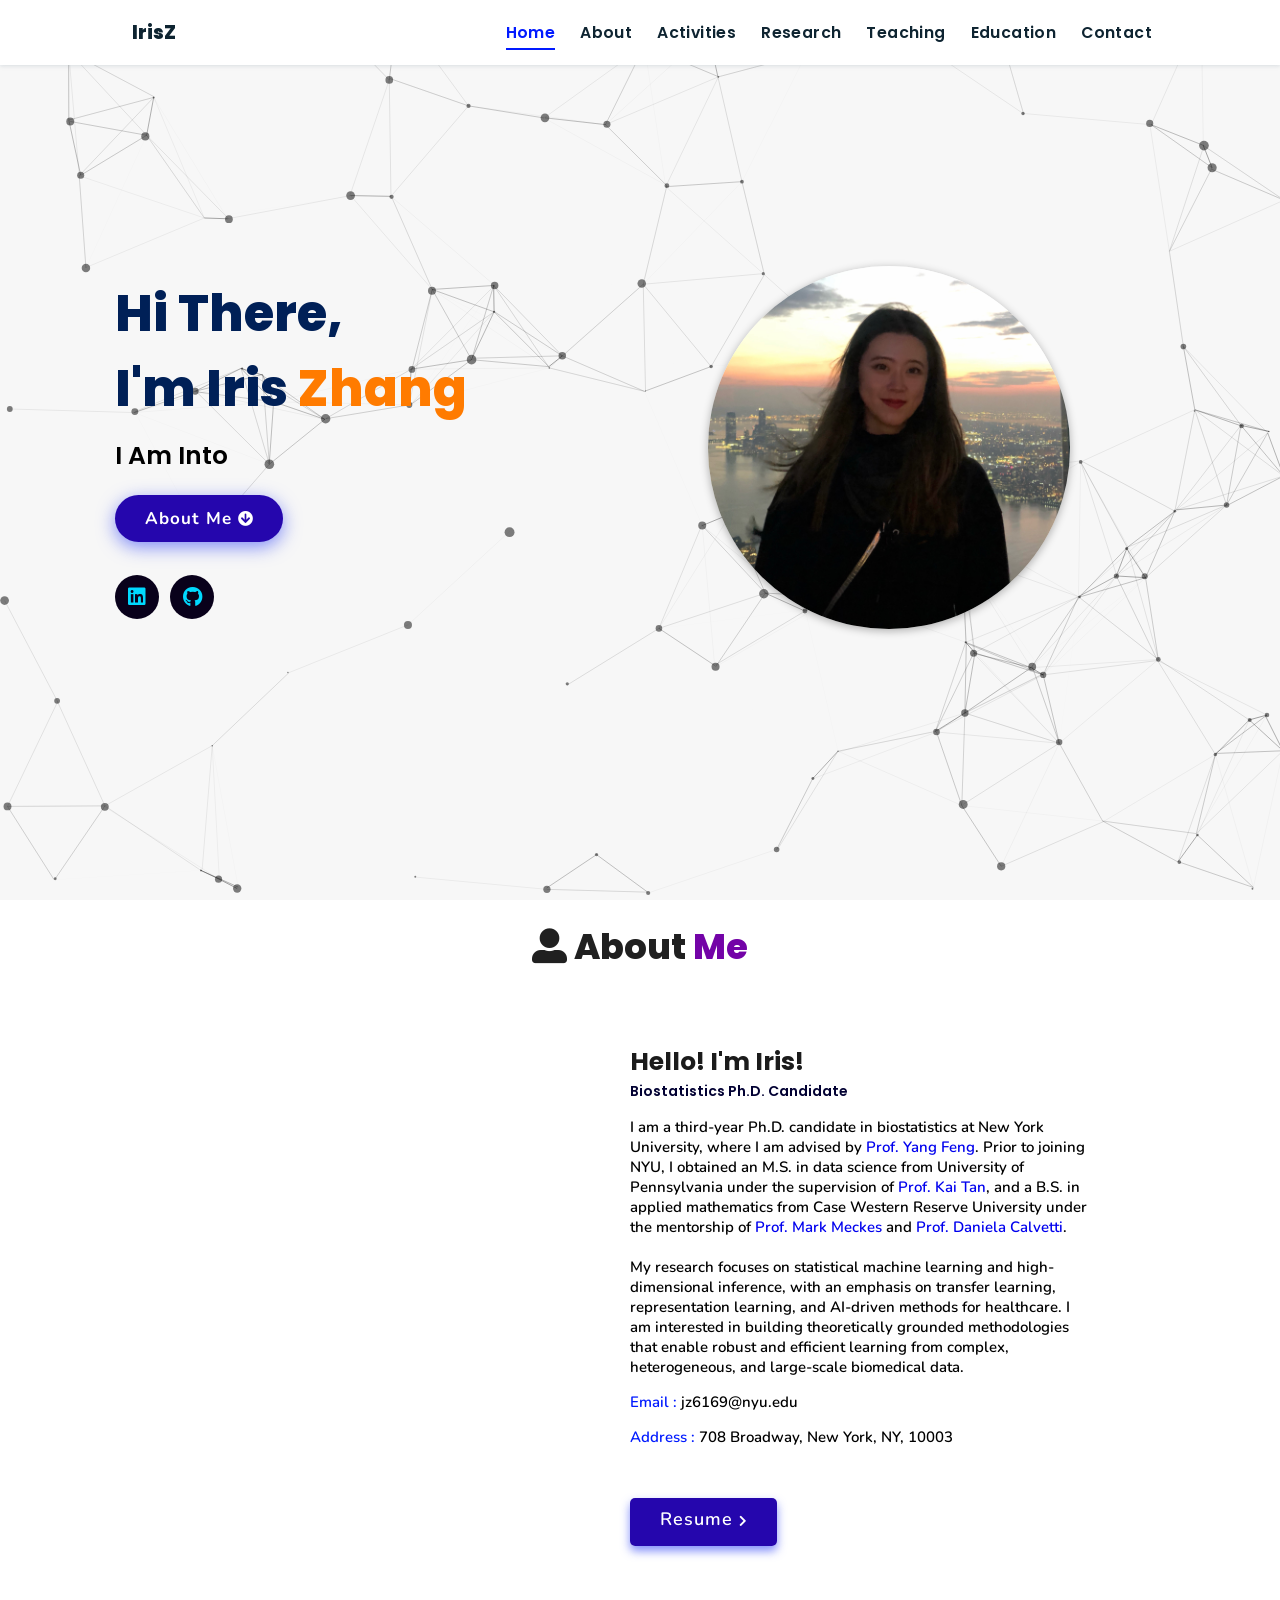
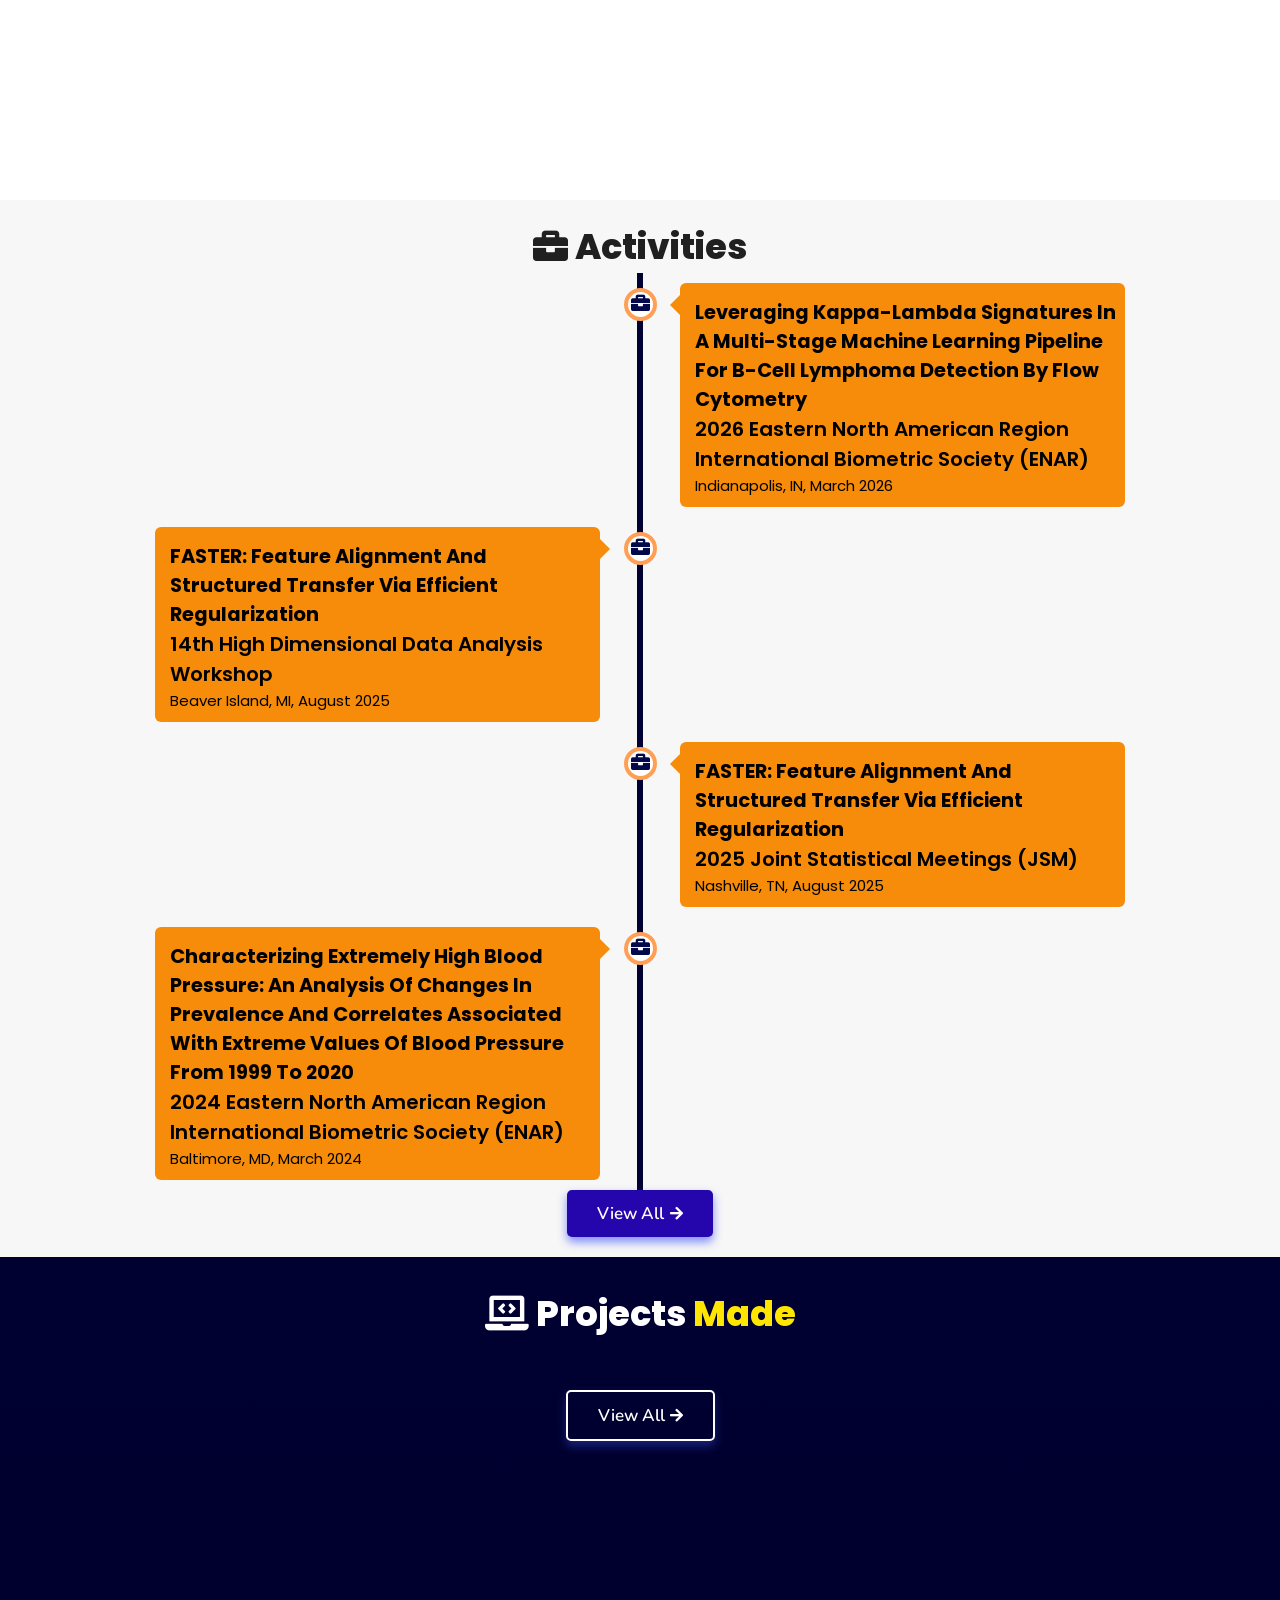
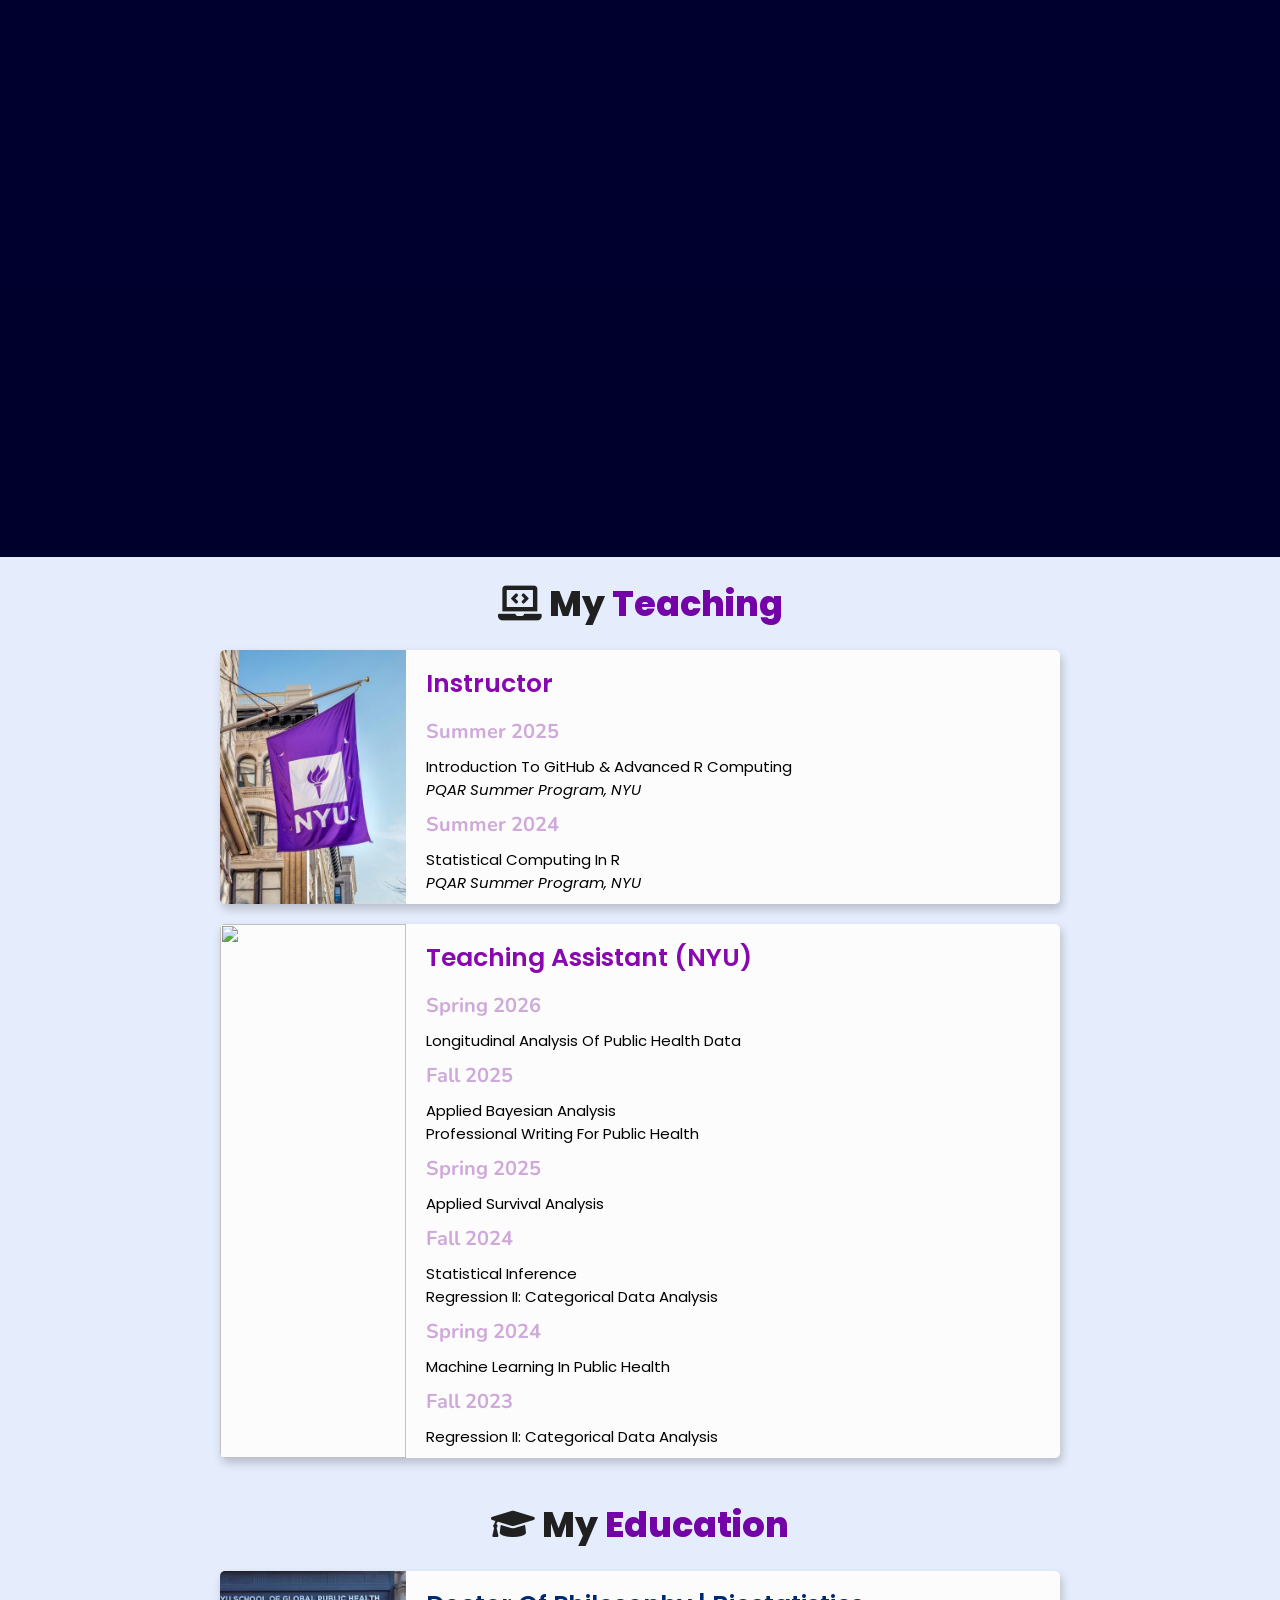
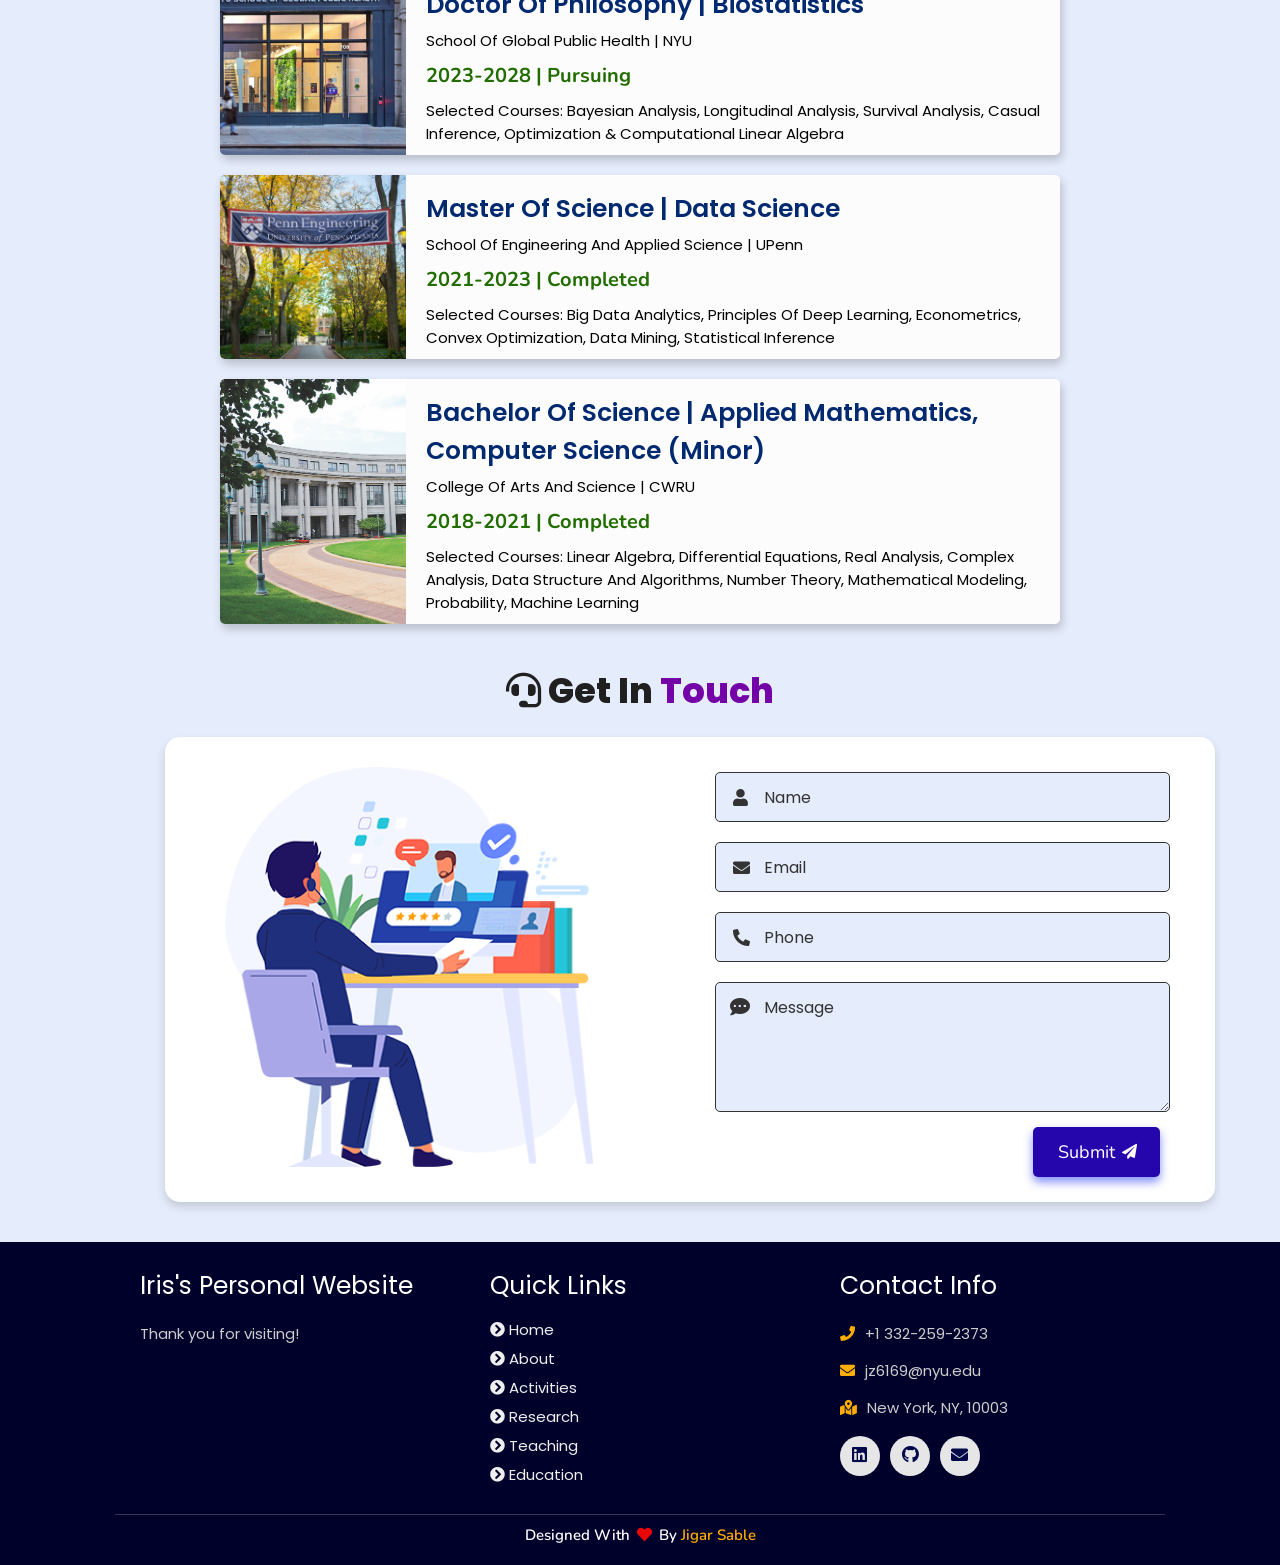
==== index.html @ 2d02debd "activities" ====
<!DOCTYPE html>
<html lang="en">
<head>
    <meta charset="UTF-8">
    <meta http-equiv="X-UA-Compatible" content="IE=edge">
    <meta name="viewport" content="width=device-width, initial-scale=1.0">
    <meta name="keywords" content="iris zhang, phd student, biostatistics, data science" />
    <meta name="description" content="Welcome to Iris's Website. Biostatistics Phd Student @ NYU" />
    <!-- Custom CSS -->
    <link rel="stylesheet" href="./assets/css/style.css">
    <!-- Font Awesome -->
    <link rel="stylesheet" href="https://cdnjs.cloudflare.com/ajax/libs/font-awesome/5.15.3/css/all.min.css" integrity="sha512-iBBXm8fW90+nuLcSKlbmrPcLa0OT92xO1BIsZ+ywDWZCvqsWgccV3gFoRBv0z+8dLJgyAHIhR35VZc2oM/gI1w==" crossorigin="anonymous" referrerpolicy="no-referrer" />
    <!-- Favicon -->
    <link id='favicon' rel="shortcut icon" href="./assets/images/IMG_7323.jpg" type="image/x-png">
    <title>Website | Iris Zhang</title>
</head>
<body oncontextmenu="return false">

<!-- pre loader -->
<!-- <div class="loader-container">
  <img draggable="false" src="./assets/images/preloader.gif" alt="">
</div> -->

<!-- navbar starts -->
<header>
        <a href="/" class="logo"><i class="fab fa-node-iz"></i> IrisZ</a>
        <div id="menu" class="fas fa-bars"></div>
        <nav class="navbar">
            <ul>
            <li><a class="active" href="#home">Home</a></li>
            <li><a href="#about">About</a></li>
            <li><a href="#activities">Activities</a></li>
            <li><a href="#research">Research</a></li>
            <li><a href="#teaching">Teaching</a></li>
            <li><a href="#education">Education</a></li>
            <li><a href="#contact">Contact</a></li>
            </ul>
        </nav>
</header>
<!-- navbar ends -->


<!-- hero section starts -->
<section class="home" id="home">
    <div id="particles-js"></div>

    <div class="content">
    <h2>Hi There,<br/> I'm Iris <span>Zhang</span></h2>
    <p>i am into <span class="typing-text"></span></p>
    <a href="#about" class="btn"><span>About Me</span>
      <i class="fas fa-arrow-circle-down"></i>
    </a>
    <div class="socials">
        <ul class="social-icons">
          <li><a class="linkedin" aria-label="LinkedIn" href="https://www.linkedin.com/in/jihan-iris-zhang-69b2031a1" target="_blank"><i class="fab fa-linkedin"></i></a></li> 
          <li><a class="github" aria-label="GitHub" href="https://github.com/iriszhang0" target="_blank"><i class="fab fa-github"></i></a></li>
        </ul>
      </div>
    </div>
<div class="image">
    <img draggable="false" class="tilt" src="./assets/images/IMG_7323.jpg" alt="">
</div>
</section>
<!-- hero section ends -->


<!-- about section starts -->
<section class="about" id="about">
    <h2 class="heading"><i class="fas fa-user-alt"></i> About <span>Me</span></h2>
    
    <div class="row">

    <div class="image">
        <img draggable="false" class="tilt" src="./assets/images/aboutme.png" alt="">
    </div>
    <div class="content">
        <h3>Hello! I'm Iris!</h3>
        <span class="tag">Biostatistics Ph.D. Candidate</span>
        
        <p>I am a third-year Ph.D. candidate in biostatistics at New York University, where I am advised by 
          <a href="https://yangfengstat.github.io" target="_blank"> Prof. Yang Feng</a>. 
          Prior to joining NYU, I obtained an M.S. in data science from University of Pennsylvania under the supervision of 
          <a href="http://tanlab4generegulation.org" target="_blank"> Prof. Kai Tan</a>, 
          and a B.S. in applied mathematics from Case Western Reserve University under the mentorship of 
          <a href="https://case.edu/artsci/math/mwmeckes" target="_blank"> Prof. Mark Meckes</a> and 
          <a href="https://sites.google.com/case.edu/danielacalvetti/home" target="_blank"> Prof. Daniela Calvetti</a>.
          <br/> <br/>
          My research focuses on statistical machine learning and high-dimensional inference, with an emphasis on transfer learning, representation learning, and AI-driven methods for healthcare. 
          I am interested in building theoretically grounded methodologies that enable robust and efficient learning from complex, heterogeneous, and large-scale biomedical data. </p>
          
        <div class="box-container">
            <!-- <div class="box">
              <p><span> age: </span> 20</p>
              <p><span> phone : </span> +1 332-259-2373</p>
            </div> -->
            <div class="box">
              <p><span> email : </span> jz6169@nyu.edu</p>
              <p><span> Address : </span> 708 Broadway, New York, NY, 10003</p>
            </div>
        </div>
        
        <div class="resumebtn">
            <a href="https://drive.google.com/file/d/1izRm9h26-pOBQdWFI16cId9tyTTnlV4P/view?usp=sharing" target="_blank" class="btn"><span>Resume</span>
                <i class="fas fa-chevron-right"></i>
            </a>
        </div>

    </div>
    </div>
</section>
<!-- about section ends -->


<!-- activities section starts -->
<section class="activities" id="activities">

  <h2 class="heading"><i class="fas fa-briefcase"></i> Activities </h2>

  <div class="timeline">

    <div class="container right">
      <div class="content">
        <div class="tag">
          <h2>Leveraging Kappa-Lambda Signatures in a Multi-Stage Machine Learning Pipeline for B-Cell Lymphoma Detection by Flow Cytometry</h2>
        </div>
        <div class="desc">
            <h3>2026 Eastern North American Region International Biometric Society (ENAR)</h3>
            <p>Indianapolis, IN, March 2026</p>
        </div>
      </div>
    </div>

    <div class="container left">
      <div class="content">
        <div class="tag">
          <h2>FASTER: Feature Alignment and Structured Transfer via Efficient Regularization</h2>
        </div>
        <div class="desc">
            <h3>14th High Dimensional Data Analysis Workshop</h3>
            <p>Beaver Island, MI, August 2025</p>
        </div>
      </div>
    </div>

    <div class="container right">
      <div class="content">
        <div class="tag">
          <h2>FASTER: Feature Alignment and Structured Transfer via Efficient Regularization</h2>
        </div>
        <div class="desc">
            <h3>2025 Joint Statistical Meetings (JSM)</h3>
            <p>Nashville, TN, August 2025</p>
        </div>
      </div>
    </div>

    <div class="container left">
      <div class="content">
        <div class="tag">
          <h2>Characterizing extremely high blood pressure: an analysis of changes in prevalence and correlates associated with extreme values of blood pressure from 1999 to 2020</h2>
        </div>
        <div class="desc">
            <h3>2024 Eastern North American Region International Biometric Society (ENAR)</h3>
            <p>Baltimore, MD, March 2024</p>
        </div>
      </div>
    </div>

  <div class="morebtn">
    <a href="/activities" class="btn"><span>View All</span>
      <i class="fas fa-arrow-right"></i>
  </a>
  </div>

</div>

</section>
<!-- activities section ends -->



<!-- research section starts -->
<section class="research" id="research">

  <h2 class="heading"><i class="fas fa-laptop-code"></i> Projects <span>Made</span></h2>

  <div class="box-container">

    <!-- <div class="box tilt">
      <img draggable="false" src="./assets/images/projects/portfolio1.PNG" alt="" />
      <div class="content">
        <div class="tag">
        <h3>Portfolio Website</h3>
        </div>
        <div class="desc">
          <p>Personal portfolio website. Don't need much info about it, just scroll down. You're here only!</p>
          <div class="btns">
            <a href="#" class="btn" target="_blank"><i class="fas fa-eye"></i> View</a>
            <a href="https://github.com/jigar-sable/Portfolio-Website" class="btn" target="_blank">Code <i class="fas fa-code"></i></a>
          </div>
        </div>
      </div>
    </div> -->

</div>

<div class="viewall">
  <a href="/projects" class="btn"><span>View All</span>
    <i class="fas fa-arrow-right"></i>
</a>
</div>

</section>
<!-- research section ends -->

<!-- teaching section starts -->
<section class="teaching" id="teaching">

  <h1 class="heading"><i class="fas fa-laptop-code"></i> My <span>Teaching</span></h1>

    <div class="box-container">

    <div class="box">
        <div class="image">
        <img draggable="false" src="./assets/images/teach_nyu.jpeg" alt="">
        </div>
        <div class="content">
        <h3>Instructor</h3>
        
        <h4>Summer 2025</h4>
        <p>Introduction to GitHub & Advanced R Computing</p>
        <p><em>PQAR Summer Program, NYU</em></p>

        <h4>Summer 2024</h4>
        <p>Statistical Computing in R</p>
        <p><em>PQAR Summer Program, NYU</em></p>
        </div>
    </div>

    <div class="box">
      <div class="image">
      <img draggable="false" src="./assets/images/teach_nyu2.jpg" alt="">
      </div>
      <div class="content">
      <h3>Teaching Assistant (NYU)</h3>
      <h4>Spring 2026</h4>
        <p>Longitudinal Analysis of Public Health Data</p>

        <h4>Fall 2025</h4>
        <p>Applied Bayesian Analysis</p>
        <p>Professional Writing for Public Health</p>

        <h4>Spring 2025</h4>
        <p>Applied Survival Analysis</p>

        <h4>Fall 2024</h4>
        <p>Statistical Inference</p>
        <p>Regression II: Categorical Data Analysis</p>

        <h4>Spring 2024</h4>
        <p>Machine Learning in Public Health</p>

        <h4>Fall 2023</h4>
        <p>Regression II: Categorical Data Analysis</p>
      </div>
    </div>

</div>
</section>

<!-- teaching section ends -->

<!-- education section starts --> 
 <section class="education" id="education"> <h1 class="heading"><i class="fas fa-graduation-cap"></i> My <span>Education</span></h1> 
  <div class="box-container"> 
    <div class="box"> 
      <div class="image"> 
        <img draggable="false" src="./assets/images/educat/nyu.jpg" alt=""> 
      </div> 
      <div class="content"> 
        <h3>Doctor of Philosophy | Biostatistics</h3> 
        <p>School of Global Public Health | NYU</p> 
        <h4>2023-2028 | Pursuing</h4> 
        <p>Selected courses: Bayesian Analysis, Longitudinal Analysis, Survival Analysis, Casual Inference, Optimization & Computational Linear Algebra</p>
      </div> 
    </div>

    <div class="box"> 
      <div class="image"> 
        <img draggable="false" src="./assets/images/educat/upenn.png" alt=""> 
      </div> 
      <div class="content"> 
        <h3>Master of Science | Data Science</h3> 
        <p>School of Engineering and Applied Science | UPenn</p> 
        <h4>2021-2023 | Completed</h4> 
        <p>Selected courses: Big Data Analytics, Principles of Deep Learning, Econometrics, Convex Optimization, Data Mining, Statistical Inference</p>
      </div> 
    </div>
    <div class="box"> 
      <div class="image"> 
        <img draggable="false" src="./assets/images/educat/cwru.jpg" alt=""> 
      </div> 
      <div class="content"> 
        <h3>Bachelor of Science | Applied Mathematics, Computer Science (Minor)</h3> 
        <p>College of Arts and Science | CWRU</p> 
        <h4>2018-2021 | Completed</h4> 
        <p>Selected courses: Linear Algebra, Differential Equations, Real Analysis, Complex Analysis, Data Structure and Algorithms, Number Theory, Mathematical Modeling, Probability, Machine Learning</p>
      </div> 
    </div> 
  </div> 
</section> 
<!-- education section ends -->


<!-- contact section starts -->
<section class="contact" id="contact">
  
  <h2 class="heading"><i class="fas fa-headset"></i> Get in <span>Touch</span></h2>

  <div class="container">
    <div class="content">
      <div class="image-box">
        <img draggable="false" src="./assets/images/contact1.png" alt="">
      </div>
    <form id="contact-form">
      
      <div class="form-group">
        <div class="field">
          <input type="text" name="name" placeholder="Name" required>
          <i class='fas fa-user'></i>
        </div>
        <div class="field">
          <input type="text" name="email" placeholder="Email" required>
          <i class='fas fa-envelope'></i>
        </div>
        <div class="field">
          <input type="text" name="phone" placeholder="Phone">
          <i class='fas fa-phone-alt'></i>
        </div>
        <div class="message">
        <textarea placeholder="Message" name="message" required></textarea>
        <i class="fas fa-comment-dots"></i>
        </div>
        </div>
      <div class="button-area">
        <button type="submit">
          Submit <i class="fa fa-paper-plane"></i></button>
      </div>
    </form>
  </div>
  </div>
</section>
<!-- contact section ends -->


<!-- footer section starts -->
<section class="footer">

  <div class="box-container">

      <div class="box">
          <h3>Iris's Personal Website</h3>
          <p>Thank you for visiting!</p>
      </div>

      <div class="box">
          <h3>quick links</h3>
          <a href="#home"><i class="fas fa-chevron-circle-right"></i> home</a>
          <a href="#about"><i class="fas fa-chevron-circle-right"></i> about</a>
          <a href="#activities"><i class="fas fa-chevron-circle-right"></i> activities</a>
          <a href="#research"><i class="fas fa-chevron-circle-right"></i> research</a>
          <a href="#teaching"><i class="fas fa-chevron-circle-right"></i> teaching</a>
          <a href="#education"><i class="fas fa-chevron-circle-right"></i> education</a>
      </div>


      <div class="box">
          <h3>contact info</h3>
          <p> <i class="fas fa-phone"></i>+1 332-259-2373</p>
          <p> <i class="fas fa-envelope"></i>jz6169@nyu.edu</p>
          <p> <i class="fas fa-map-marked-alt"></i>New York, NY, 10003</p>
          <div class="share">

              <a href="https://www.linkedin.com/in/jihan-iris-zhang-69b2031a1" class="fab fa-linkedin" aria-label="LinkedIn" target="_blank"></a>
              <a href="https://github.com/iriszhang0" class="fab fa-github" aria-label="GitHub" target="_blank"></a>
              <a href="mailto:jz6169@nyu.edu" class="fas fa-envelope" aria-label="Mail" target="_blank"></a>
          </div>
      </div>
  </div>

  <h1 class="credit">Designed with <i class="fa fa-heart pulse"></i> by <a href="https://www.linkedin.com/in/jigar-sable"> jigar sable</a></h1>

</section>
<!-- footer section ends -->


<!-- scroll top btn -->
<a href="#home" aria-label="ScrollTop" class="fas fa-angle-up" id="scroll-top"></a>
<!-- scroll back to top -->


<!-- ==== ALL MAJOR JAVASCRIPT CDNS STARTS ==== -->
<!-- jquery cdn -->
<script src="https://cdnjs.cloudflare.com/ajax/libs/jquery/3.6.0/jquery.min.js" integrity="sha512-894YE6QWD5I59HgZOGReFYm4dnWc1Qt5NtvYSaNcOP+u1T9qYdvdihz0PPSiiqn/+/3e7Jo4EaG7TubfWGUrMQ==" crossorigin="anonymous" referrerpolicy="no-referrer"></script>

<!-- typed.js cdn -->
<script src="https://cdnjs.cloudflare.com/ajax/libs/typed.js/2.0.5/typed.min.js" integrity="sha512-1KbKusm/hAtkX5FScVR5G36wodIMnVd/aP04af06iyQTkD17szAMGNmxfNH+tEuFp3Og/P5G32L1qEC47CZbUQ==" crossorigin="anonymous" referrerpolicy="no-referrer"></script>

<!-- particle.js links -->
<script src="./assets/js/particles.min.js"></script>
<script src="./assets/js/app.js"></script>

<!-- vanilla tilt.js links -->
<script src="https://cdnjs.cloudflare.com/ajax/libs/vanilla-tilt/1.7.0/vanilla-tilt.min.js" integrity="sha512-SttpKhJqONuBVxbRcuH0wezjuX+BoFoli0yPsnrAADcHsQMW8rkR84ItFHGIkPvhnlRnE2FaifDOUw+EltbuHg==" crossorigin="anonymous" referrerpolicy="no-referrer"></script>

<!-- scroll reveal anim -->
<script src="https://unpkg.com/scrollreveal"></script>

<script
      type="text/javascript"
      src="https://cdn.jsdelivr.net/npm/emailjs-com@3/dist/email.min.js"
    ></script>

<!-- ==== ALL MAJOR JAVASCRIPT CDNS ENDS ==== -->

<script src="./assets/js/script.js"></script>

</body>
</html>
---- assets/css/style.css ----
@import url("https://fonts.googleapis.com/css2?family=Poppins:wght@400;600;700&display=swap");
@import url("https://fonts.googleapis.com/css2?family=Nunito:ital,wght@0,300;0,400;0,600;0,700;1,300;1,400&display=swap");

* {
  margin: 0;
  padding: 0;
  box-sizing: border-box;
  text-decoration: none;
  outline: none;
  border: none;
  text-transform: capitalize;
  transition: all 0.2s linear;
}
html {
  font-size: 62.5%;
  overflow-x: hidden;
  scroll-behavior: smooth;
}
body {
  background: #f7f7f7;
  font-family: "Poppins", sans-serif;
}

*::selection {
  background: #2b3dda;
  color: #fff;
}

html {
  font-size: 62.5%;
  overflow-x: hidden;
}
html::-webkit-scrollbar {
  width: 0.8rem;
}
html::-webkit-scrollbar-track {
  background: rgb(235, 202, 245);
}
html::-webkit-scrollbar-thumb {
  background: #420177;
}

/* pre loader start */
.loader-container {
  position: fixed;
  top: 0;
  left: 0;
  z-index: 10000;
  background: #e6eff1;
  display: flex;
  align-items: center;
  justify-content: center;
  height: 100%;
  width: 100%;
}
.loader-container.fade-out {
  top: -120%;
}
/* pre loader end */

/* navbar starts */
header {
  position: fixed;
  top: 0;
  left: 0;
  right: 0;
  z-index: 1000;
  display: flex;
  align-items: center;
  justify-content: space-between;
  padding: 1.7rem 10%;
  height: 6.5rem;
  background-color: #fff;
  box-shadow: 0 1px 4px rgba(146, 161, 176, 0.3);
}
section {
  min-height: 100vh;
  padding: 2rem 9%;
}
.heading {
  font-size: 3.5rem;
  color: rgb(32, 32, 32);
  font-weight: 800;
  text-align: center;
}
.heading span {
  color: rgb(115, 3, 167);
}
header .logo {
  font-size: 1.9rem;
  font-weight: 800;
  text-decoration: none;
  color: #0e2431;
}
header .logo i {
  font-size: 2.2rem;
}
header .logo:hover {
  color: #fc8c05;
}
header .navbar ul {
  list-style: none;
  display: flex;
  justify-content: center;
  align-items: center;
}
header .navbar li {
  margin-left: 2.5rem;
}
header .navbar ul li a {
  font-size: 1.57rem;
  color: #0e2431;
  font-weight: 600;
  text-decoration: none;
  letter-spacing: 0.04rem;
  transition: 0.2s;
}
header .navbar ul li a.active,
header .navbar ul li a:hover {
  color: #011aff;
  border-bottom: 0.2rem solid #011aff;
  padding: 0.5rem 0;
}
/* navbar ends */

/* hamburger icon starts*/
#menu {
  font-size: 3rem;
  cursor: pointer;
  color: rgb(24, 2, 63);
  display: none;
}
@media (max-width: 768px) {
  #menu {
    display: block;
  }
  header .navbar {
    position: fixed;
    top: 6.5rem;
    right: -120%;
    width: 75%;
    height: 100%;
    text-align: left;
    align-items: flex-start;
    background-color: #0e0f31;
  }
  header .navbar ul {
    flex-flow: column;
    padding: 1rem;
  }
  header .navbar ul li {
    text-align: center;
    width: 100%;
    margin: 1rem 0;
    border-radius: 0.5rem;
    width: 26rem;
  }
  header .navbar ul li a {
    display: block;
    padding: 1rem;
    text-align: left;
    color: #fff;
    font-size: 2rem;
  }
  header .navbar ul li a.active,
  header .navbar ul li a:hover {
    padding: 1rem;
    color: #fff;
    border-radius: 0.5rem;
    border-bottom: 0.5rem solid #011aff;
  }
  .fa-times {
    transform: rotate(180deg);
  }
  header .navbar.nav-toggle {
    right: 0;
  }
}
/* hamburger icon ends */

/* hero section starts*/
.home {
  position: relative;
  display: flex;
  flex-wrap: wrap;
  gap: 1.5rem;
  min-height: 100vh;
  align-items: center;
}
.home #particles-js {
  position: absolute;
  top: 0;
  left: 0;
  height: 100%;
  width: 100%;
}
.home::before {
  content: "";
  position: absolute;
  top: 0;
  left: 0;
  height: 100%;
  width: 100%;
}
.home .content {
  flex: 1 1 40rem;
  padding-top: 1rem;
  z-index: 1;
}
.home .image {
  flex: 1 1 40rem;
  z-index: 1;
}
.home .image img {
  width: 70%;
  margin-left: 6rem;
  border-radius: 50%;
  box-shadow: 0 2px 8px rgba(0, 0, 0, 0.3);
  cursor: pointer;
}
.home .image img:hover {
  box-shadow: 0 5px 15px rgba(0, 0, 0, 0.5);
}
.home .content h2 {
  font-size: 5rem;
  font-weight: 800;
  color: #002057;
}
.home .content h2 span {
  font-size: 5rem;
  font-weight: 800;
  color: #ff7b00;
}
.home .content p {
  font-size: 2.5rem;
  color: #000;
  font-weight: 600;
  padding: 1rem 0;
}
.home .content p span {
  font-size: 2.5rem;
  color: rgb(148, 8, 8);
  font-weight: 600;
  padding: 1rem 0;
}
.home .btn {
  margin-top: 1rem;
  position: absolute;
  line-height: 0;
  padding: 1.6rem 3rem;
  border-radius: 4em;
  transition: 0.5s;
  color: #fff;
  background: #2506ad;
  box-shadow: 0px 5px 18px rgba(48, 68, 247, 0.6);
  font-family: "Nunito", sans-serif;
}
.home .btn span {
  font-weight: 700;
  font-size: 1.7rem;
  letter-spacing: 0.1rem;
}
.home .btn i {
  margin-left: 0.3rem;
  font-size: 1.5rem;
  transition: 0.3s;
}
.home .btn:hover {
  background: #1a047e;
}
.home .btn:hover i {
  transform: translateX(5px);
}
/* social icons start */
.socials {
  position: relative;
  margin-top: 9rem;
}
.socials .social-icons {
  padding-left: 0;
  margin-bottom: 0;
  list-style: none;
}
.socials .social-icons li {
  display: inline-block;
  margin-bottom: 14px;
}
.social-icons a {
  font-size: 2rem;
  display: inline-block;
  line-height: 44px;
  color: #00d9ff;
  background-color: #09011b;
  width: 44px;
  height: 44px;
  text-align: center;
  margin-right: 8px;
  border-radius: 100%;
  -webkit-transition: all 0.2s linear;
  -o-transition: all 0.2s linear;
  transition: all 0.2s linear;
}
.social-icons a:active,
.social-icons a:focus,
.social-icons a:hover {
  color: #fff;
  background-color: #0685da;
}
.social-icons a.github:hover {
  background-color: #0e0e0e;
}
.social-icons a.twitter:hover {
  background-color: #00aced;
}
.social-icons a.linkedin:hover {
  background-color: #007bb6;
}
.social-icons a.dev:hover {
  background-color: #070707;
}
.social-icons a.instagram:hover {
  background-color: #ee00da;
}
/* social icons end */

/* hero media queries starts*/
@media (max-width: 450px) {
  .home .btn {
    margin: 4rem 0;
  }
  .socials {
    margin-top: 12rem;
  }
  .home .image img {
    margin-top: -12rem;
  }
  .home .content p {
    font-size: 2.2rem;
  }
  .home .content p span {
    font-size: 2.2rem;
  }
}
/* hero media queries ends*/
/* hero section end */

/* about section starts */
.about {
  background: rgb(255, 255, 255);
}
.about .row {
  display: flex;
  flex-direction: row;
  gap: 2rem;
  flex-wrap: wrap;
  padding: 4rem;
}
.about .row .image {
  text-align: center;
  flex: 1 1 35rem;
}
.about .row .image img {
  margin: 4rem;
  width: 30rem;
  height: auto;
  border-radius: 5%;
  box-shadow: 0 5px 10px rgba(0, 0, 0, 0.6);
  mix-blend-mode: luminosity;
  transition: 0.3s;
  cursor: pointer;
}
.about .row .image img:hover {
  mix-blend-mode: normal;
}
.about .row .content {
  flex: 1 1 45rem;
  padding: 3rem;
}
.about .row .content h3 {
  color: rgb(27, 27, 27);
  font-size: 2.5rem;
}
.about .row .content .tag {
  font-size: 1.4rem;
  color: #020133;
  font-weight: 600;
  margin-top: 1rem;
}
.about .row .content p {
  font-size: 1.5rem;
  margin-top: 1.5rem;
  font-family: "Nunito";
  font-weight: 600;
  text-transform: none;
}
.about .row .content .box-container {
  display: flex;
  flex-wrap: wrap;
  gap: 1.5rem;
  font-family: "Nunito";
  font-weight: 600;
}
.about .row .content .box-container .box p {
  text-transform: none;
}
.about .row .content .box-container .box p span {
  color: #011aff;
}
.resumebtn {
  margin-top: 6rem;
}
.resumebtn .btn {
  padding: 1.7rem 3rem;
  border-radius: 0.5em;
  transition: 0.3s;
  color: #fff;
  background: #2506ad;
  box-shadow: 0px 5px 10px rgba(48, 68, 247, 0.6);
  font-family: "Nunito", sans-serif;
}
.resumebtn .btn span {
  font-weight: 600;
  font-size: 1.8rem;
  letter-spacing: 0.1rem;
}
.resumebtn .btn i {
  margin-left: 0.3rem;
  font-size: 1.2rem;
  transition: 0.3s;
}
.resumebtn .btn:hover {
  background: #1a047e;
}
.resumebtn .btn:hover i {
  transform: translateX(5px);
}
/* about media queries starts*/
@media screen and (max-width: 600px) {
  .about .row .image {
    margin-top: 2rem;
  }
  .about .row .image img {
    margin: 0 auto;
    width: 80%;
    mix-blend-mode: normal;
  }
  .about .row {
    padding: 0.5rem;
    margin-bottom: 7rem;
  }
  .about .row .content {
    padding: 1rem;
  }
  .about .row .content .box-container {
    gap: 0;
  }
}
/* about media queries ends*/
/* about section ends */

/* education section starts */
.education {
  background: #e5ecfb;
  min-height: 80vh;
}
.education .qoute {
  font-size: 1.5rem;
  text-align: center;
  font-family: "Nunito", sans-serif;
  font-weight: 600;
  margin-top: 0.5rem;
}
.education .box-container {
  display: flex;
  flex-wrap: wrap;
  justify-content: center;
  align-items: center;
  flex-direction: column;
}
.education .box-container .box {
  display: flex;
  flex-direction: row;
  width: 80%;
  border-radius: 0.5rem;
  box-shadow: 0.2rem 0.5rem 1rem rgba(0, 0, 0, 0.2);
  text-align: center;
  position: relative;
  margin-top: 2rem;
  overflow: hidden;
  transition: 0.3s;
  background: rgb(252, 252, 252);
}
.education .box-container .box:hover {
  transform: scale(1.03);
  box-shadow: 1rem 0.5rem 1.2rem rgba(0, 0, 0, 0.3);
}
.education .box-container .box .image {
  flex: 1 1 20rem;
  width: 100%;
}
.education .box-container .box img {
  object-fit: cover;
  position: relative;
  width: 100%;
  height: 100%;
}
.education .box-container .box .content {
  position: relative;
  display: flex;
  flex-direction: column;
  padding: 1rem;
  flex-wrap: wrap;
  flex: 1 1 70rem;
}
.education .box-container .box .content h3 {
  font-size: 2.5rem;
  color: #012970;
  padding: 0.5rem 0;
  font-weight: 600;
  text-align: left;
  margin-left: 1rem;
}
.education .box-container .box .content p {
  font-size: 1.5rem;
  margin-left: 1rem;
  text-align: left;
}
.education h4 {
  font-size: 2rem;
  color: rgb(34, 109, 0);
  text-align: left;
  margin: 1rem;
  font-family: "Nunito", sans-serif;
  font-weight: 700;
}

/* education media queries starts*/
@media screen and (max-width: 600px) {
  .education .box-container .box {
    flex-direction: column;
    width: 100%;
  }
  .education .box-container .box .image {
    width: 100%;
    height: 25rem;
  }
  .education .box-container .box img {
    width: 100%;
  }
  .education .box-container .box .content {
    position: relative;
    display: flex;
    flex-direction: column;
    padding: 1rem;
    flex-wrap: wrap;
    flex: 0;
  }
  .education .btns {
    margin-top: 2rem;
    margin-left: 1rem;
    margin-right: 1rem;
    flex-wrap: wrap;
  }
}
/* education media queries ends*/
/* education section ends */

/* research section starts */
.research {
  /* background: #010124; */
  background: linear-gradient(to bottom, #000031, #00002c);
}
.research h2 {
  color: #fff;
  padding: 1rem;
}
.research .heading span {
  color: rgb(255, 230, 0);
}
.research .box-container {
  display: flex;
  flex-wrap: wrap;
  gap: 1.5rem;
  margin: 2rem;
}
.research .box-container .box {
  flex: 1 1 30rem;
  border-radius: 0.5rem;
  box-shadow: 0 0.5rem 1rem rgba(0, 0, 0, 0.1);
  position: relative;
  overflow: hidden;
  height: 30rem;
}
.research .box-container .box img {
  height: 100%;
  width: 100%;
  object-fit: cover;
}
.research .box-container .box .content {
  height: 100%;
  width: 100%;
  position: absolute;
  top: 85%;
  left: 0;
  background: rgba(255, 255, 255, 0.9);
  display: flex;
  flex-direction: column;
}
.research .box-container .box .content .tag {
  display: flex;
  flex-direction: row;
  justify-content: space-between;
  align-items: center;
  height: 4.5rem;
  width: 100%;
  padding-left: 1rem;
  background: #ffd900;
}
.research .box-container .box .content .tag h3 {
  font-size: 2rem;
}
.research .box-container .box:hover .content {
  top: 25%;
}
.research .desc {
  margin: 2rem;
  display: flex;
  flex-direction: column;
  justify-content: center;
}
.research .desc p {
  font-size: 1.5rem;
}
.research .desc .btns {
  display: flex;
  justify-content: space-between;
  width: 100%;
  margin-top: 2rem;
}
.research .desc .btns .btn {
  line-height: 0;
  display: inline;
  padding: 1.5rem 2.5rem;
  border-radius: 0.5rem;
  font-size: 1.5rem;
  color: #fff;
  background: rgb(12, 12, 12);
  margin-right: 2rem;
}
.research .desc .btns .btn:hover {
  background: #310ae0f5;
}
.research .viewall {
  display: flex;
  justify-content: center;
}
.research .viewall .btn {
  position: relative;
  line-height: 0;
  padding: 1.6rem 3rem;
  border-radius: 0.5em;
  transition: 0.5s;
  color: rgb(255, 255, 255);
  font-weight: 700;
  border: 2px solid #fff;
  box-shadow: 0px 5px 10px rgba(65, 84, 241, 0.4);
  text-align: center;
}
.research .viewall .btn span {
  font-weight: 600;
  font-size: 1.7rem;
  font-family: "Nunito", sans-serif;
}
.research .viewall .btn i {
  margin-left: 0.3rem;
  font-size: 1.5rem;
  transition: 0.3s;
}
.research .viewall .btn:hover {
  background: #fff;
  color: #000;
}
.research .viewall .btn:hover i {
  transform: translateX(5px);
}
/* research section ends */

/* activities section starts */
.activities .timeline {
  position: relative;
  max-width: 1200px;
  margin: 0 auto;
}
.activities .timeline::after {
  content: "";
  position: absolute;
  width: 6px;
  background: #020133;
  top: 0;
  bottom: 0;
  left: 50%;
  margin-left: -3px;
  z-index: -2;
}
.activities .container {
  padding: 10px 40px;
  position: relative;
  background-color: inherit;
  width: 50%;
}
/*circles on timeline*/
.activities .container::after {
  content: "\f0b1";
  position: absolute;
  width: 25px;
  height: 25px;
  right: -17px;
  background-color: rgb(255, 255, 255);
  border: 4px solid #ff9f55;
  top: 15px;
  border-radius: 50%;
  z-index: 100;
  font-size: 1.89rem;
  text-align: center;
  font-weight: 600;
  color: #02094b;
  font-family: "Font Awesome\ 5 Free";
}
.activities .left {
  left: 0;
}
.activities .right {
  left: 50%;
}
/* arrows pointing right */
.activities .left::before {
  content: " ";
  height: 0;
  position: absolute;
  top: 22px;
  width: 0;
  z-index: 1;
  right: 30px;
  border: medium solid #f68c09;
  border-width: 10px 0 10px 10px;
  border-color: transparent transparent transparent #f68c09;
}
/* arrows pointing left  */
.activities .right::before {
  content: " ";
  height: 0;
  position: absolute;
  top: 22px;
  width: 0;
  z-index: 1;
  left: 30px;
  border: medium solid #f68c09;
  border-width: 10px 10px 10px 0;
  border-color: transparent #f68c09 transparent transparent;
}
.activities .right::after {
  left: -16px;
}
.activities .content {
  background-color: #f68c09;
  position: relative;
  border-radius: 6px;
}
.activities .content .tag {
  font-size: 1.3rem;
  padding-top: 1.5rem;
  padding-left: 1.5rem;
}
.activities .content .desc {
  margin-left: 1.5rem;
  padding-bottom: 1rem;
}
.activities .content .desc h3 {
  font-size: 2rem;
  font-weight: 600;
}
.activities .content .desc p {
  font-size: 1.5rem;
}
/* view all button */
.morebtn {
  display: flex;
  justify-content: center;
}
.morebtn .btn {
  position: relative;
  line-height: 0;
  padding: 1.6rem 3rem;
  border-radius: 0.5em;
  transition: 0.5s;
  color: #fff;
  background: #2506ad;
  box-shadow: 0px 5px 10px rgba(48, 68, 247, 0.6);
  text-align: center;
}
.morebtn .btn span {
  font-weight: 600;
  font-size: 1.7rem;
  font-family: "Nunito", sans-serif;
}
.morebtn .btn i {
  margin-left: 0.3rem;
  font-size: 1.5rem;
  transition: 0.3s;
}
.morebtn .btn:hover {
  background: #1a047e;
}
.morebtn .btn:hover i {
  transform: translateX(5px);
}

/* Media queries - Responsive timeline on screens less than 600px wide */
@media screen and (max-width: 600px) {
  .activities {
    min-height: 80vh;
  }
  .activities .timeline {
    margin-top: 2rem;
  }
  .activities .timeline::after {
    left: 31px;
  }
  .activities .container {
    width: 100%;
    padding-left: 8rem;
    padding-right: 2rem;
  }
  .activities .container::after {
    font-size: 2.2rem;
  }
  .activities .container::before {
    left: 61px;
    border: medium solid #f68c09;
    border-width: 10px 10px 10px 0;
    border-color: transparent #f68c09 transparent transparent;
  }
  .activities .left::after {
    left: 15px;
  }
  .activities .right::after {
    left: 15px;
  }
  .activities .right {
    left: 0%;
  }
  .morebtn {
    margin-top: 3rem;
  }
}
/* activities media queries ends */
/* activities section ends */

/* contact section starts */
.contact {
  background: #e5ecfb;
  min-height: 60vh;
}
.contact .container {
  max-width: 1050px;
  width: 100%;
  background: #fff;
  border-radius: 1.5rem;
  margin: 2rem 5rem;
  box-shadow: 0 5px 10px rgba(0, 0, 0, 0.15);
}
.contact .container .content {
  display: flex;
  align-items: center;
  justify-content: space-between;
  padding: 2.5rem 2rem;
}
.contact .content .image-box {
  max-width: 60%;
  margin-left: 4rem;
}
.contact .content .image-box img {
  width: 100%;
  height: 40rem;
  position: relative;
}
.contact .content form {
  width: 45%;
  margin-right: 3.5rem;
}
form .form-group {
  display: flex;
  flex-direction: column;
  justify-content: center;
}
.form-group .field {
  height: 50px;
  display: flex;
  position: relative;
  margin: 1rem;
  width: 100%;
}
form i {
  position: absolute;
  top: 50%;
  left: 18px;
  color: rgb(51, 51, 51);
  font-size: 17px;
  pointer-events: none;
  transform: translateY(-50%);
}
form .field input,
form .message textarea {
  width: 100%;
  height: 100%;
  outline: none;
  padding: 0 16px 0 48px;
  font-size: 16px;
  font-family: "Poppins", sans-serif;
  border-radius: 5px;
  border: 1px solid rgb(51, 51, 51);
  background: #e5ecfb;
}
.field input::placeholder,
.message textarea::placeholder {
  color: rgb(51, 51, 51);
}
.field input:focus,
.message textarea:focus {
  padding-left: 47px;
  border: 2px solid rgb(115, 3, 167);
}
.field input:focus ~ i,
.message textarea:focus ~ i {
  color: rgb(115, 3, 167);
}
form .message {
  position: relative;
  margin: 1rem;
  width: 100%;
}
form .message i {
  top: 25px;
  font-size: 20px;
  left: 15px;
}
form .message textarea {
  min-height: 130px;
  max-height: 230px;
  max-width: 100%;
  min-width: 100%;
  padding: 12px 20px 0 48px;
}
form .message textarea::-webkit-scrollbar {
  width: 0px;
}
form .button-area {
  display: flex;
  float: right;
  flex-direction: row-reverse;
}
.button-area button {
  color: #fff;
  border: none;
  outline: none;
  font-size: 1.8rem;
  cursor: pointer;
  border-radius: 5px;
  padding: 13px 25px;
  background: #2506ad;
  box-shadow: 0px 5px 10px rgba(48, 68, 247, 0.6);
  transition: 0.3s ease;
  font-family: "Nunito", sans-serif;
}
.button-area button:hover {
  background: #421cecf5;
}
.button-area span {
  font-size: 17px;
  padding: 1rem;
  display: none;
}
.button-area button i {
  position: relative;
  top: 6px;
  left: 2px;
  font-size: 1.5rem;
  transition: 0.3s;
  color: #fff;
}
.button-area button:hover i {
  left: 8px;
}
/* contact section media queries starts */
@media (max-width: 900px) {
  .contact {
    min-height: 70vh;
  }
  .contact .container {
    margin: 3rem 0 2rem 0;
  }
  .contact .container .content {
    padding: 18px 12px;
  }
  .contact .content .image-box {
    display: none;
  }
  .contact .content form {
    width: 100%;
    margin-right: 2rem;
  }
}
/* contact section media queries ends */
/* contact section ends */

/* footer section starts */
.footer {
  min-height: auto;
  padding-top: 0;
  background: rgb(0, 1, 43);
}
.footer .box-container {
  display: flex;
  justify-content: center;
  flex-wrap: wrap;
}
.footer .box-container .box {
  flex: 1 1 25rem;
  margin: 2.5rem;
}
.footer .box-container .box h3 {
  font-size: 2.5rem;
  color: #fff;
  padding-bottom: 1rem;
  font-weight: normal;
}
.footer .box-container .box p {
  font-size: 1.5rem;
  color: #ccc;
  padding: 0.7rem 0;
  text-transform: none;
}
.footer .box-container .box p i {
  padding-right: 1rem;
  color: #ffae00;
}
.footer .box-container .box a {
  font-size: 1.5rem;
  color: rgb(238, 238, 238);
  padding: 0.3rem 0;
  display: block;
}
.footer .box-container .box a:hover {
  color: #ffae00;
}
.footer .box-container .box .share {
  display: flex;
  flex-wrap: wrap;
  padding: 1rem 0;
}
.footer .box-container .box .share a {
  height: 4rem;
  width: 4rem;
  padding: 1rem;
  text-align: center;
  border-radius: 5rem;
  font-size: 1.7rem;
  margin-right: 1rem;
  transition: 0.2s;
  background: rgb(230, 230, 230);
  color: #02094b;
  border: none;
}
.footer .box-container .box .share a:hover {
  background: transparent;
  transform: scale(0.98);
  border: 0.1rem solid rgb(180, 178, 178);
  color: #ffae00;
}
.footer .credit {
  padding: 1rem 0 0 0;
  text-align: center;
  font-size: 1.5rem;
  font-family: "Nunito", sans-serif;
  font-weight: 600;
  color: #fff;
  border-top: 0.1rem solid #fff3;
}
.footer .credit a {
  color: #ffae00;
}
.footer .fa {
  color: #e90606;
  margin: 0 0.3rem;
  font-size: 1.5rem;
  animation: pound 0.35s infinite alternate;
}
@-webkit-keyframes pound {
  to {
    transform: scale(1.1);
  }
}
@keyframes pound {
  to {
    transform: scale(1.1);
  }
}
@media (max-width: 450px) {
  .footer .box-container .box {
    margin: 1.5rem;
  }
  .footer .box-container .box p {
    padding: 0.7rem;
  }
  .footer .box-container .box .share a {
    padding: 1.2rem;
  }
}
/* footer section ends */

/* common media queries starts*/
@media (max-width: 450px) {
  html {
    font-size: 55%;
  }
  body {
    padding-right: 0;
  }
  section {
    padding: 2rem;
  }
}
/* common media queries ends*/

/* scroll top starts */
#scroll-top {
  position: fixed;
  top: -140%;
  right: 2rem;
  padding: 1rem 1.5rem;
  font-size: 2rem;
  background: #ffae00;
  color: rgb(13, 0, 44);
  border-radius: 50%;
  transition: 1s linear;
  z-index: 1000;
}
#scroll-top.active {
  top: calc(100% - 12rem);
}
/* scroll top ends */

/* teaching section starts*/
.teaching {
  background: #e5ecfb;
  min-height: 80vh;
}
.teaching .qoute {
  font-size: 1.5rem;
  text-align: center;
  font-family: "Nunito", sans-serif;
  font-weight: 600;
  margin-top: 0.5rem;
}
.teaching .box-container {
  display: flex;
  flex-wrap: wrap;
  justify-content: center;
  align-items: center;
  flex-direction: column;
}
.teaching .box-container .box {
  display: flex;
  flex-direction: row;
  width: 80%;
  border-radius: 0.5rem;
  box-shadow: 0.2rem 0.5rem 1rem rgba(0, 0, 0, 0.2);
  text-align: center;
  position: relative;
  margin-top: 2rem;
  overflow: hidden;
  transition: 0.3s;
  background: rgb(252, 252, 252);
}
.teaching .box-container .box:hover {
  transform: scale(1.03);
  box-shadow: 1rem 0.5rem 1.2rem rgba(0, 0, 0, 0.3);
}
.teaching .box-container .box .image {
  flex: 1 1 20rem;
  width: 100%;
}
.teaching .box-container .box img {
  object-fit: cover;
  position: relative;
  width: 100%;
  height: 100%;
}
.teaching .box-container .box .content {
  position: relative;
  display: flex;
  flex-direction: column;
  padding: 1rem;
  flex-wrap: wrap;
  flex: 1 1 70rem;
}
.teaching .box-container .box .content h3 {
  font-size: 2.5rem;
  color: #8807af;
  padding: 0.5rem 0;
  font-weight: 600;
  text-align: left;
  margin-left: 1rem;
}
.teaching .box-container .box .content p {
  font-size: 1.5rem;
  margin-left: 1rem;
  text-align: left;
}
.teaching h4 {
  font-size: 2rem;
  color: rgb(206, 169, 217);
  text-align: left;
  margin: 1rem;
  font-family: "Nunito", sans-serif;
  font-weight: 700;
}

/* teaching media queries starts*/
@media screen and (max-width: 600px) {
  .teaching .box-container .box {
    flex-direction: column;
    width: 100%;
  }
  .teaching .box-container .box .image {
    width: 100%;
    height: 25rem;
  }
  .teaching .box-container .box img {
    width: 100%;
  }
  .teaching .box-container .box .content {
    position: relative;
    display: flex;
    flex-direction: column;
    padding: 1rem;
    flex-wrap: wrap;
    flex: 0;
  }
  .teaching .btns {
    margin-top: 2rem;
    margin-left: 1rem;
    margin-right: 1rem;
    flex-wrap: wrap;
  }
}
/* teaching media queries ends*/
/* teaching section ends */
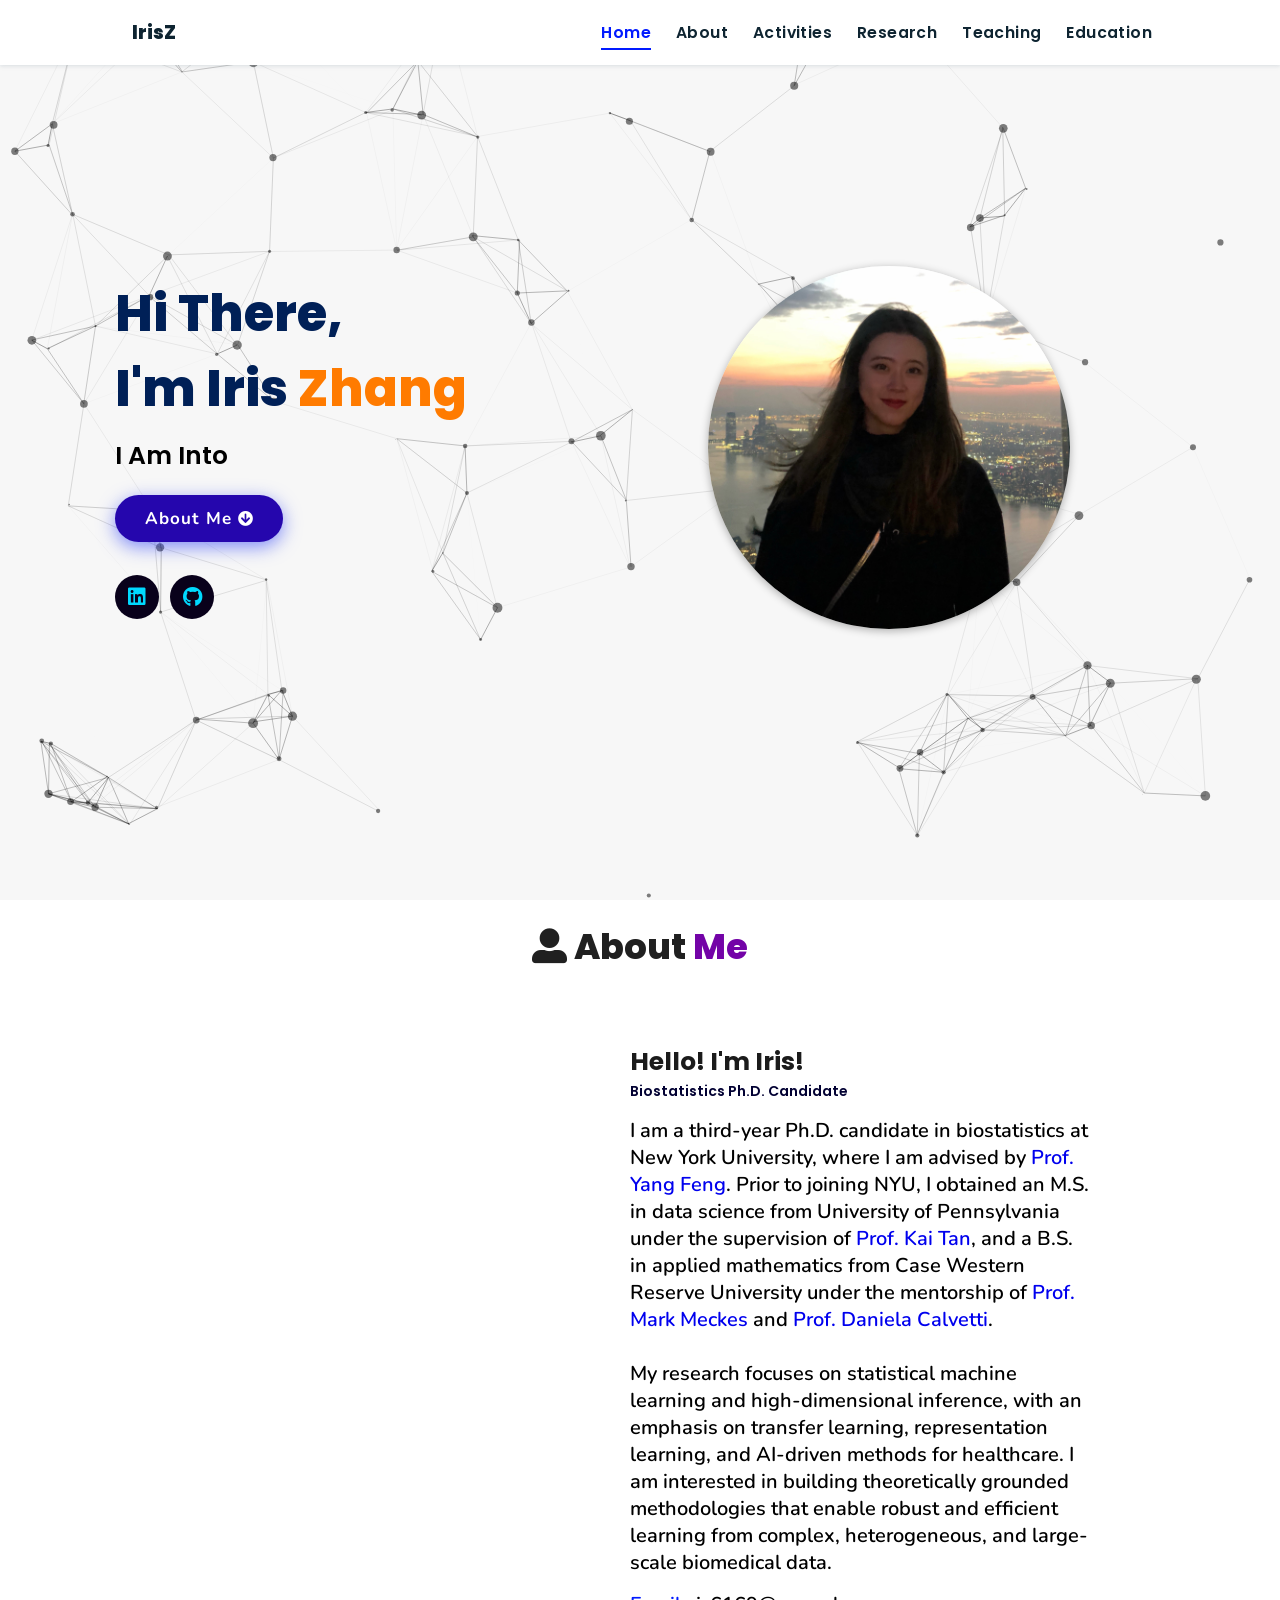
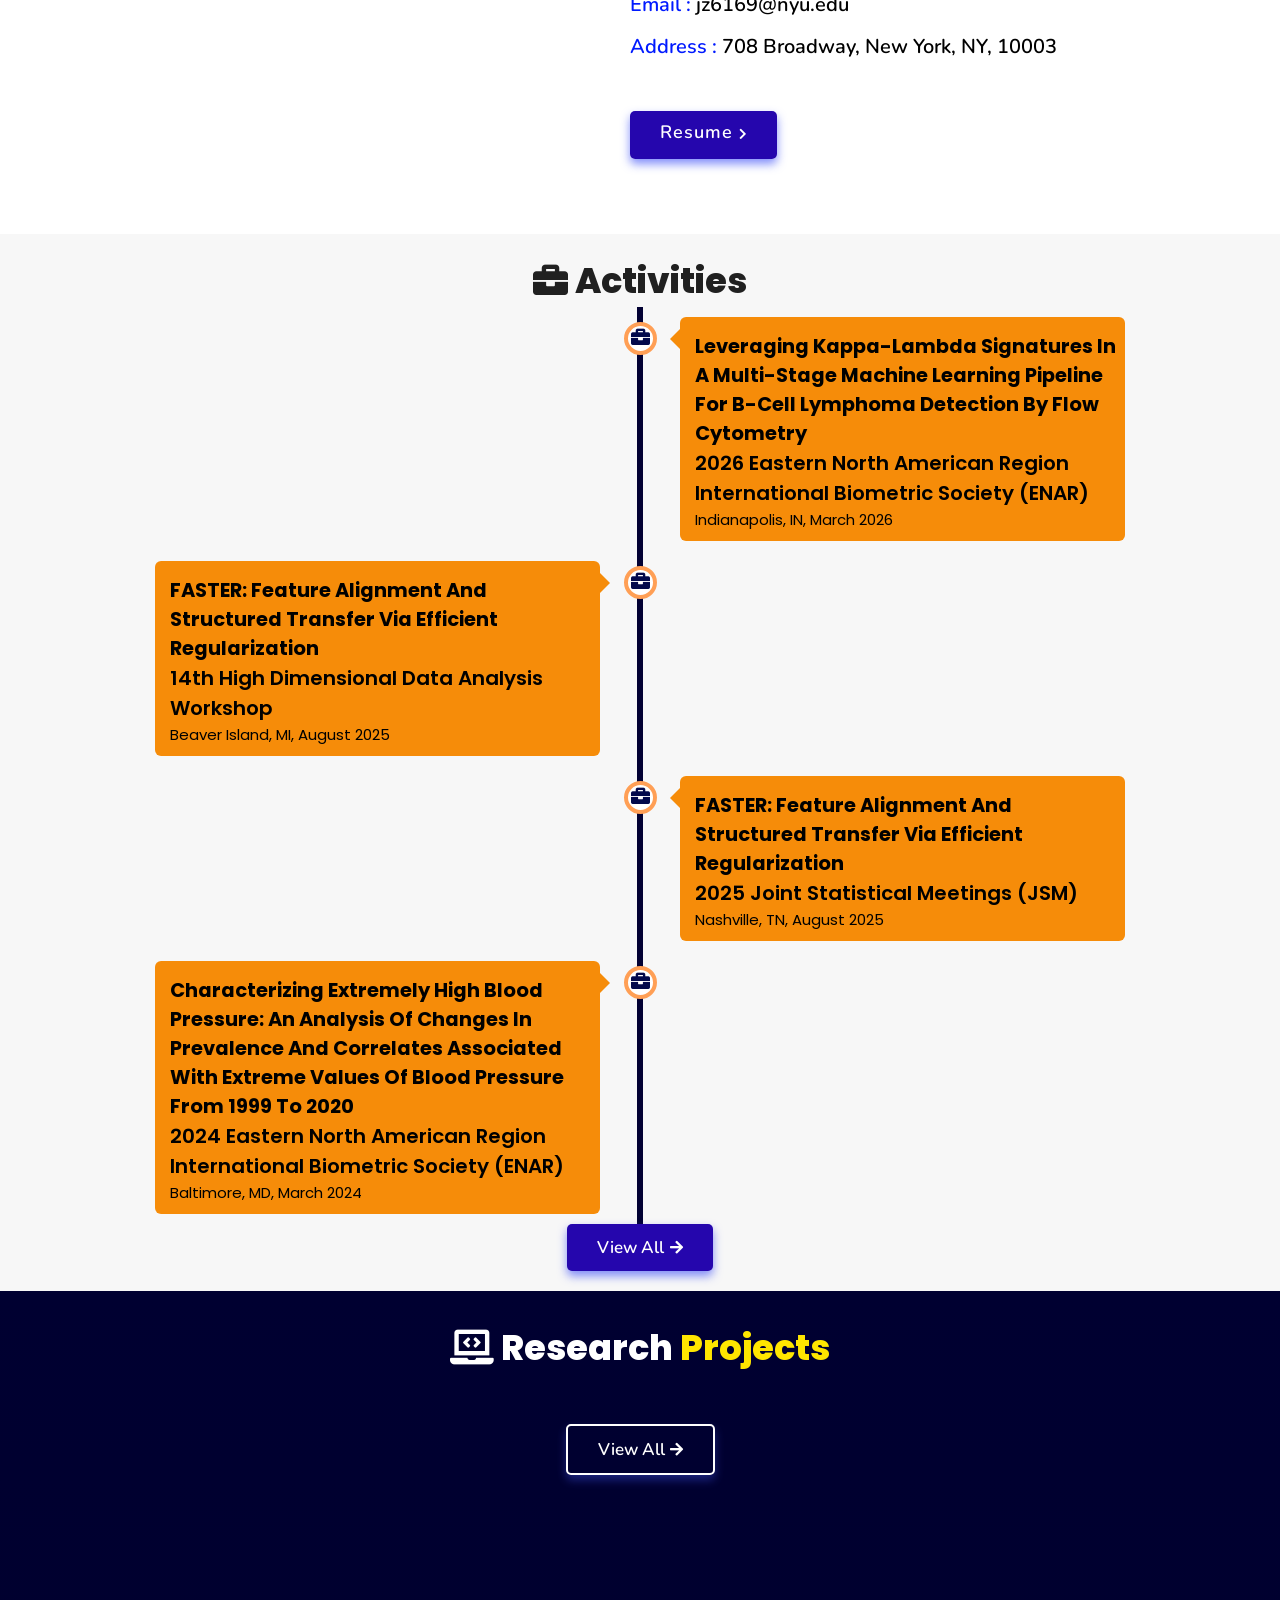
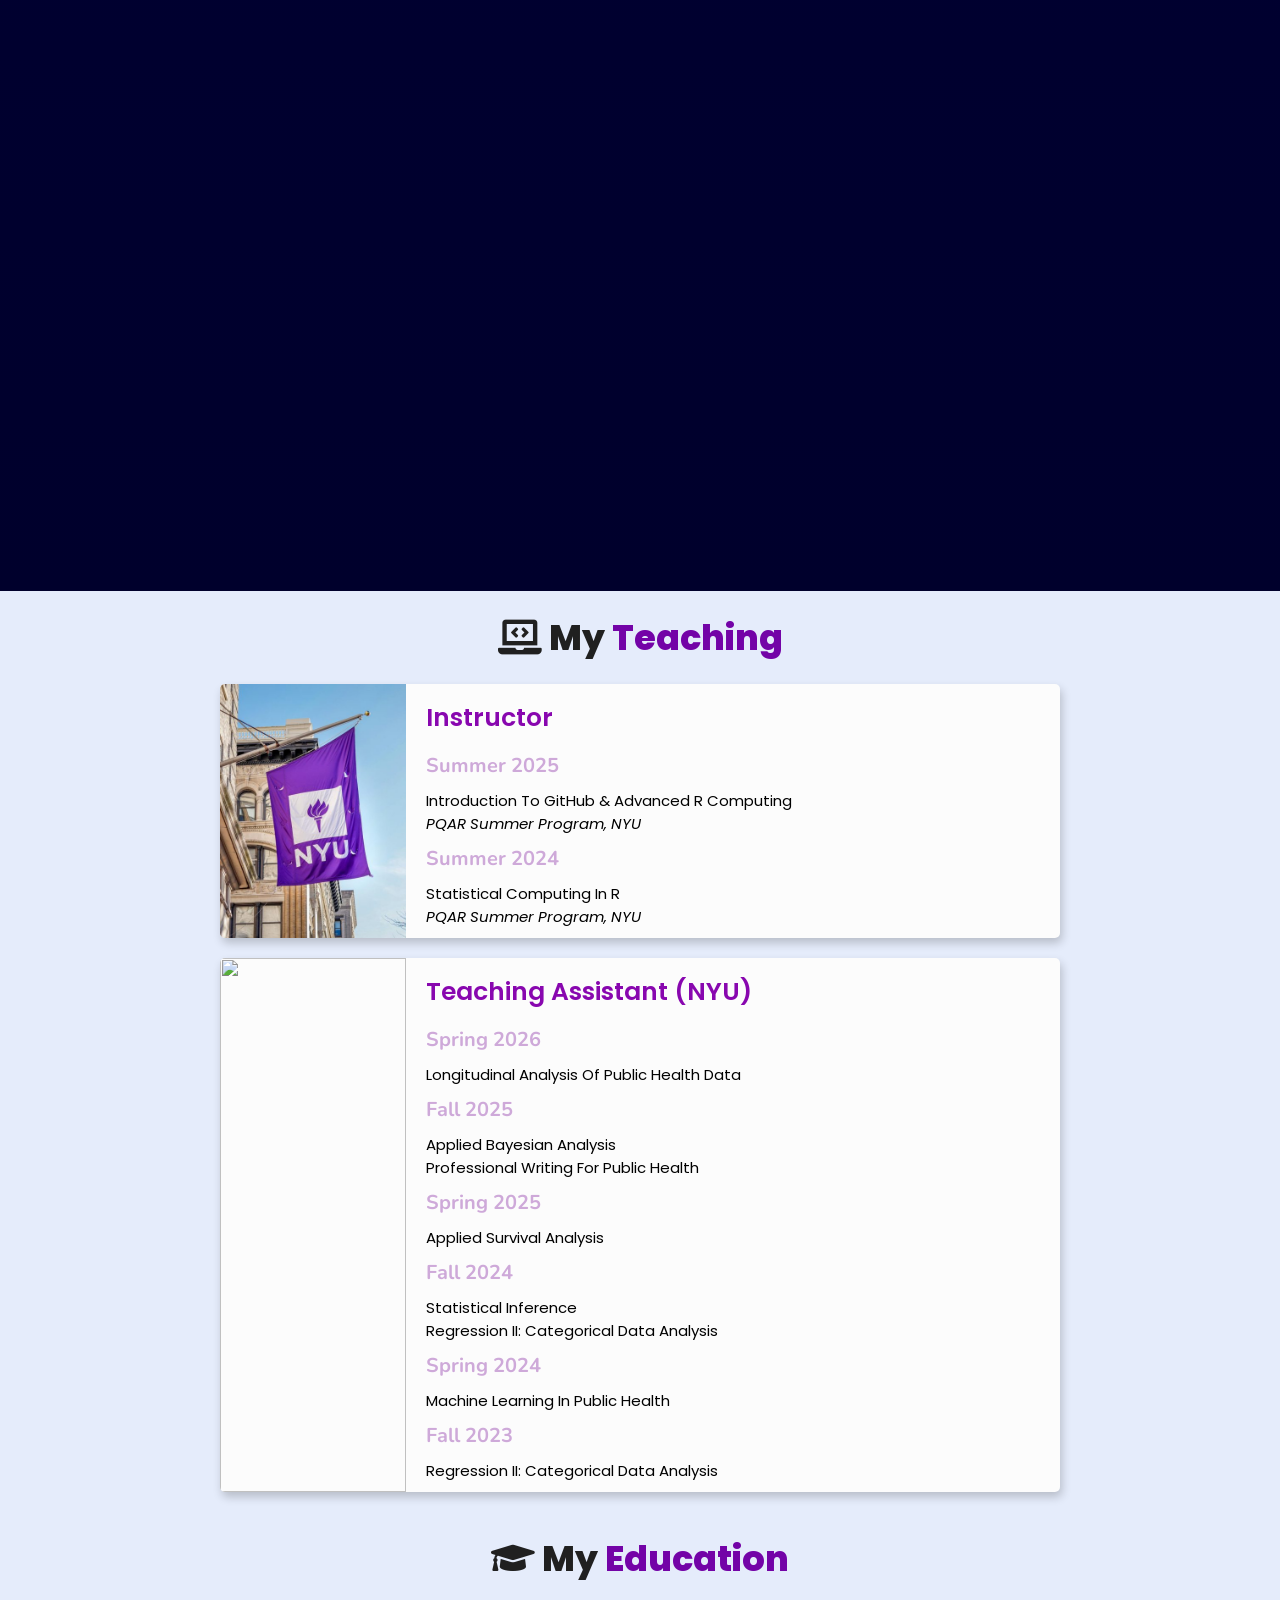
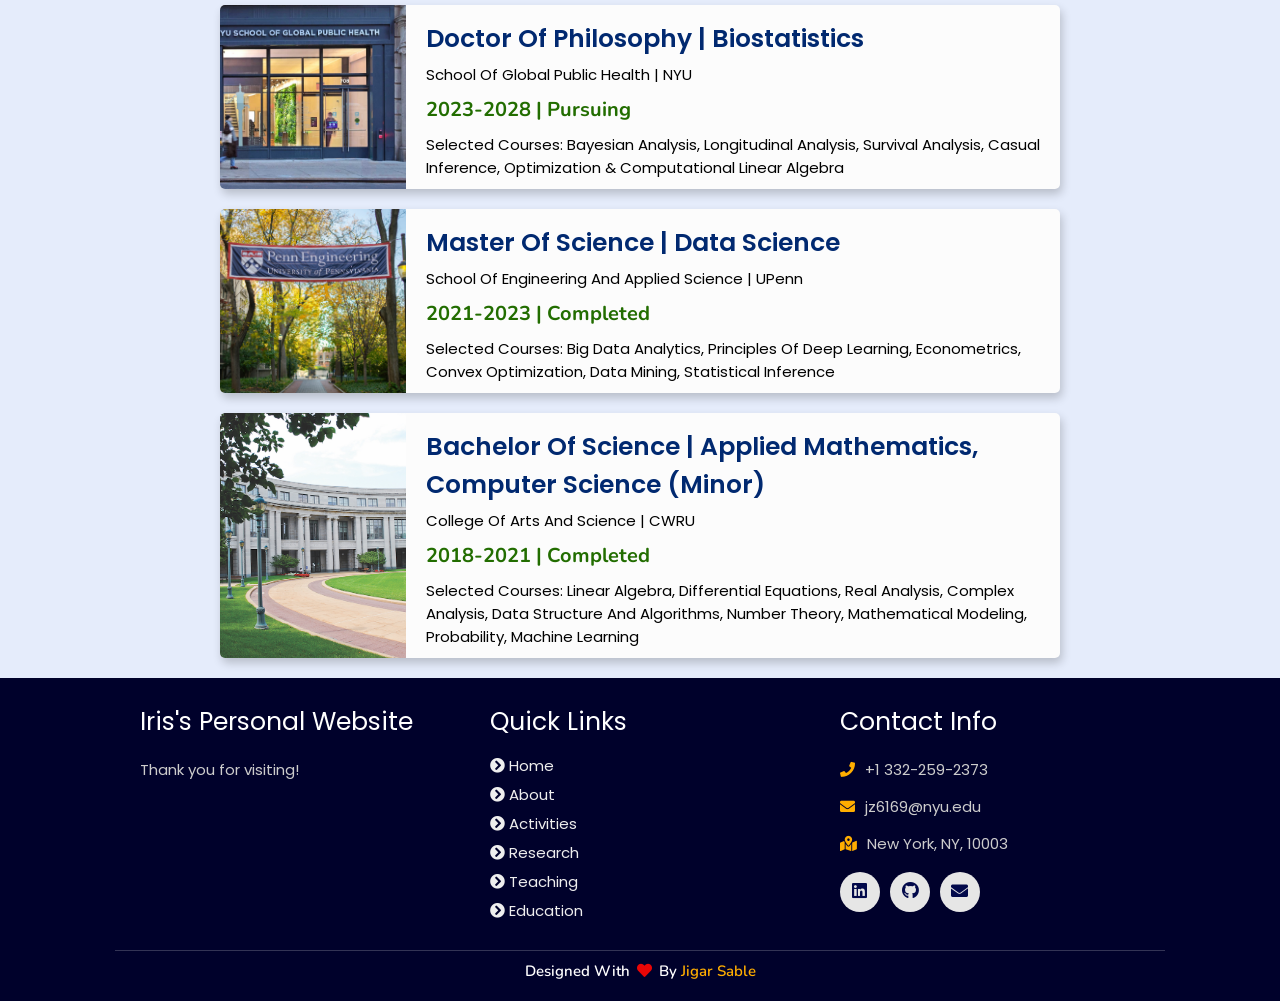
==== commit 3c4134e9: "projects" ====
--- a/index.html
+++ b/index.html
@@ -33,7 +33,6 @@
             <li><a href="#research">Research</a></li>
             <li><a href="#teaching">Teaching</a></li>
             <li><a href="#education">Education</a></li>
-            <li><a href="#contact">Contact</a></li>
             </ul>
         </nav>
 </header>
@@ -182,25 +181,9 @@
 <!-- research section starts -->
 <section class="research" id="research">
 
-  <h2 class="heading"><i class="fas fa-laptop-code"></i> Projects <span>Made</span></h2>
+  <h2 class="heading"><i class="fas fa-laptop-code"></i> Research <span>Projects</span></h2>
 
   <div class="box-container">
-
-    <!-- <div class="box tilt">
-      <img draggable="false" src="./assets/images/projects/portfolio1.PNG" alt="" />
-      <div class="content">
-        <div class="tag">
-        <h3>Portfolio Website</h3>
-        </div>
-        <div class="desc">
-          <p>Personal portfolio website. Don't need much info about it, just scroll down. You're here only!</p>
-          <div class="btns">
-            <a href="#" class="btn" target="_blank"><i class="fas fa-eye"></i> View</a>
-            <a href="https://github.com/jigar-sable/Portfolio-Website" class="btn" target="_blank">Code <i class="fas fa-code"></i></a>
-          </div>
-        </div>
-      </div>
-    </div> -->
 
 </div>
 
@@ -311,46 +294,6 @@
 </section> 
 <!-- education section ends -->
 
-
-<!-- contact section starts -->
-<section class="contact" id="contact">
-  
-  <h2 class="heading"><i class="fas fa-headset"></i> Get in <span>Touch</span></h2>
-
-  <div class="container">
-    <div class="content">
-      <div class="image-box">
-        <img draggable="false" src="./assets/images/contact1.png" alt="">
-      </div>
-    <form id="contact-form">
-      
-      <div class="form-group">
-        <div class="field">
-          <input type="text" name="name" placeholder="Name" required>
-          <i class='fas fa-user'></i>
-        </div>
-        <div class="field">
-          <input type="text" name="email" placeholder="Email" required>
-          <i class='fas fa-envelope'></i>
-        </div>
-        <div class="field">
-          <input type="text" name="phone" placeholder="Phone">
-          <i class='fas fa-phone-alt'></i>
-        </div>
-        <div class="message">
-        <textarea placeholder="Message" name="message" required></textarea>
-        <i class="fas fa-comment-dots"></i>
-        </div>
-        </div>
-      <div class="button-area">
-        <button type="submit">
-          Submit <i class="fa fa-paper-plane"></i></button>
-      </div>
-    </form>
-  </div>
-  </div>
-</section>
-<!-- contact section ends -->
 
 
 <!-- footer section starts -->
--- a/assets/css/style.css
+++ b/assets/css/style.css
@@ -387,7 +387,7 @@
   margin-top: 1rem;
 }
 .about .row .content p {
-  font-size: 1.5rem;
+  font-size: 2rem;
   margin-top: 1.5rem;
   font-family: "Nunito";
   font-weight: 600;
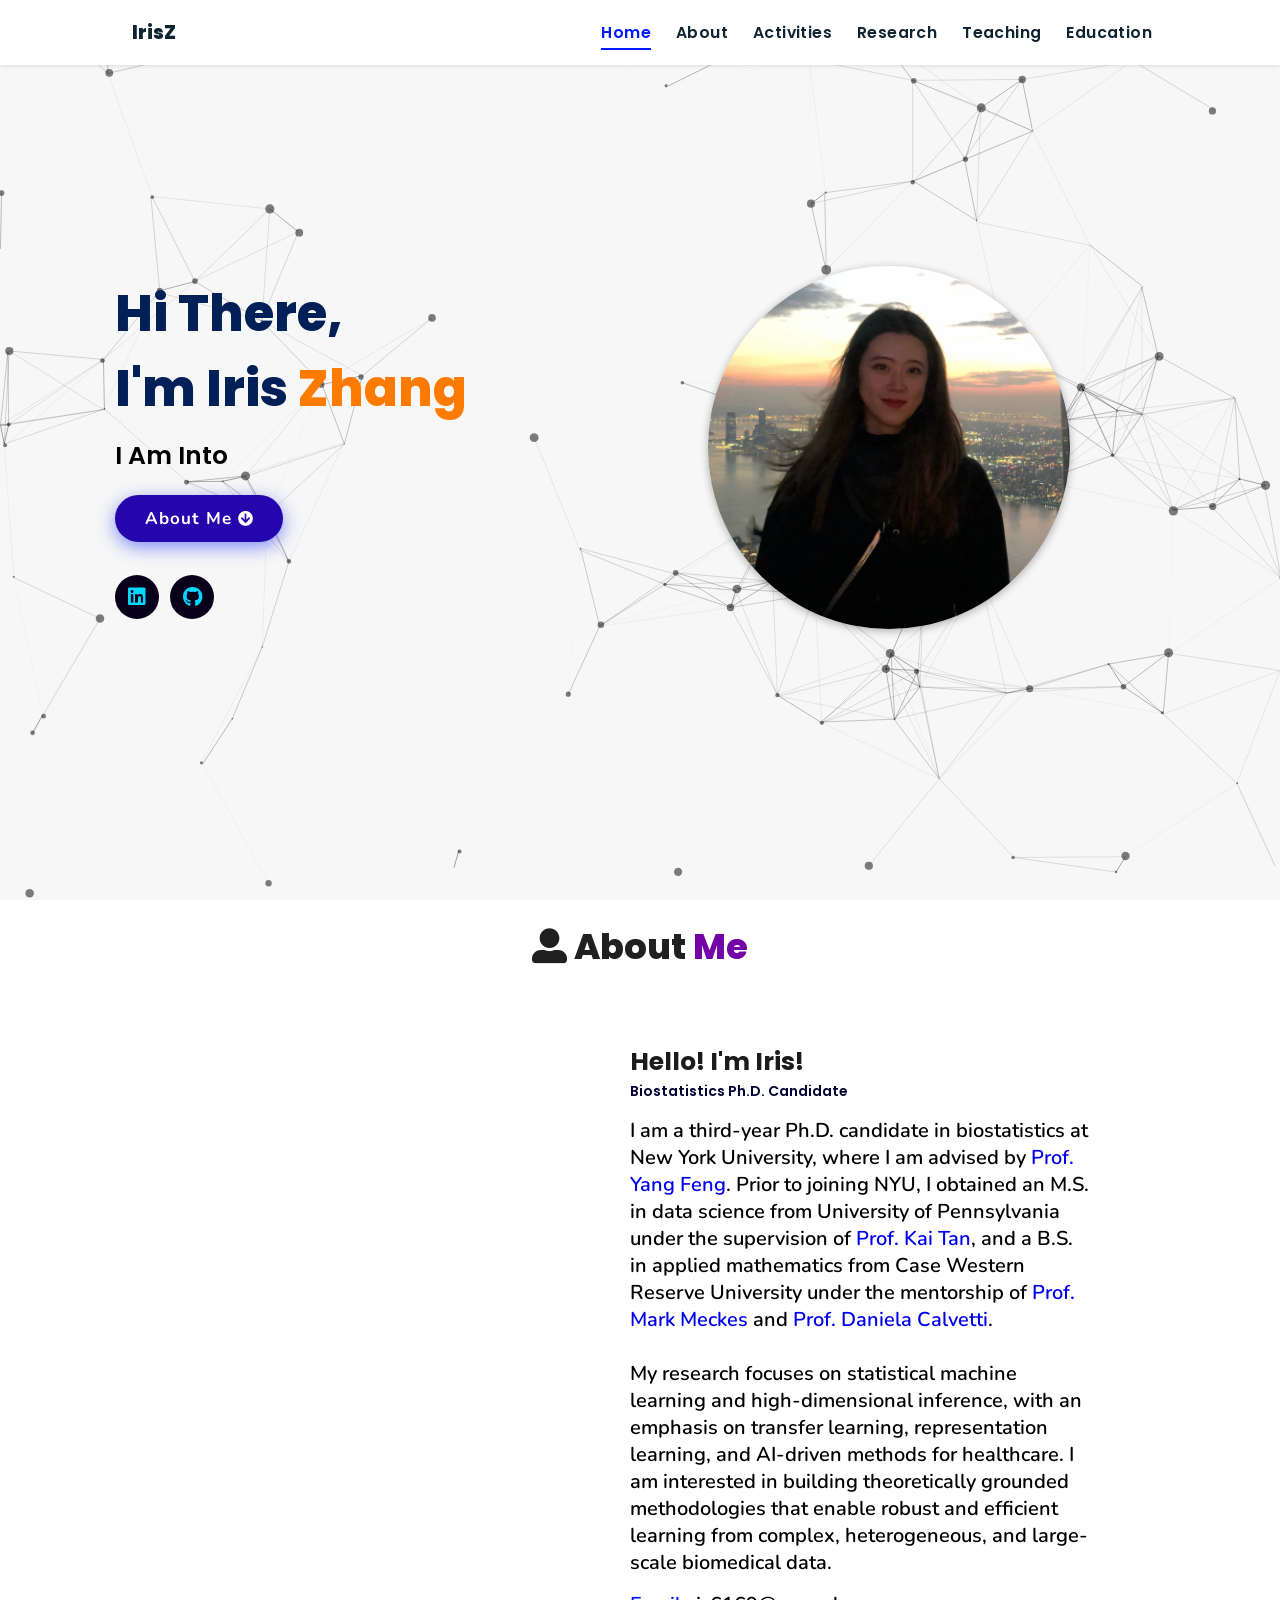
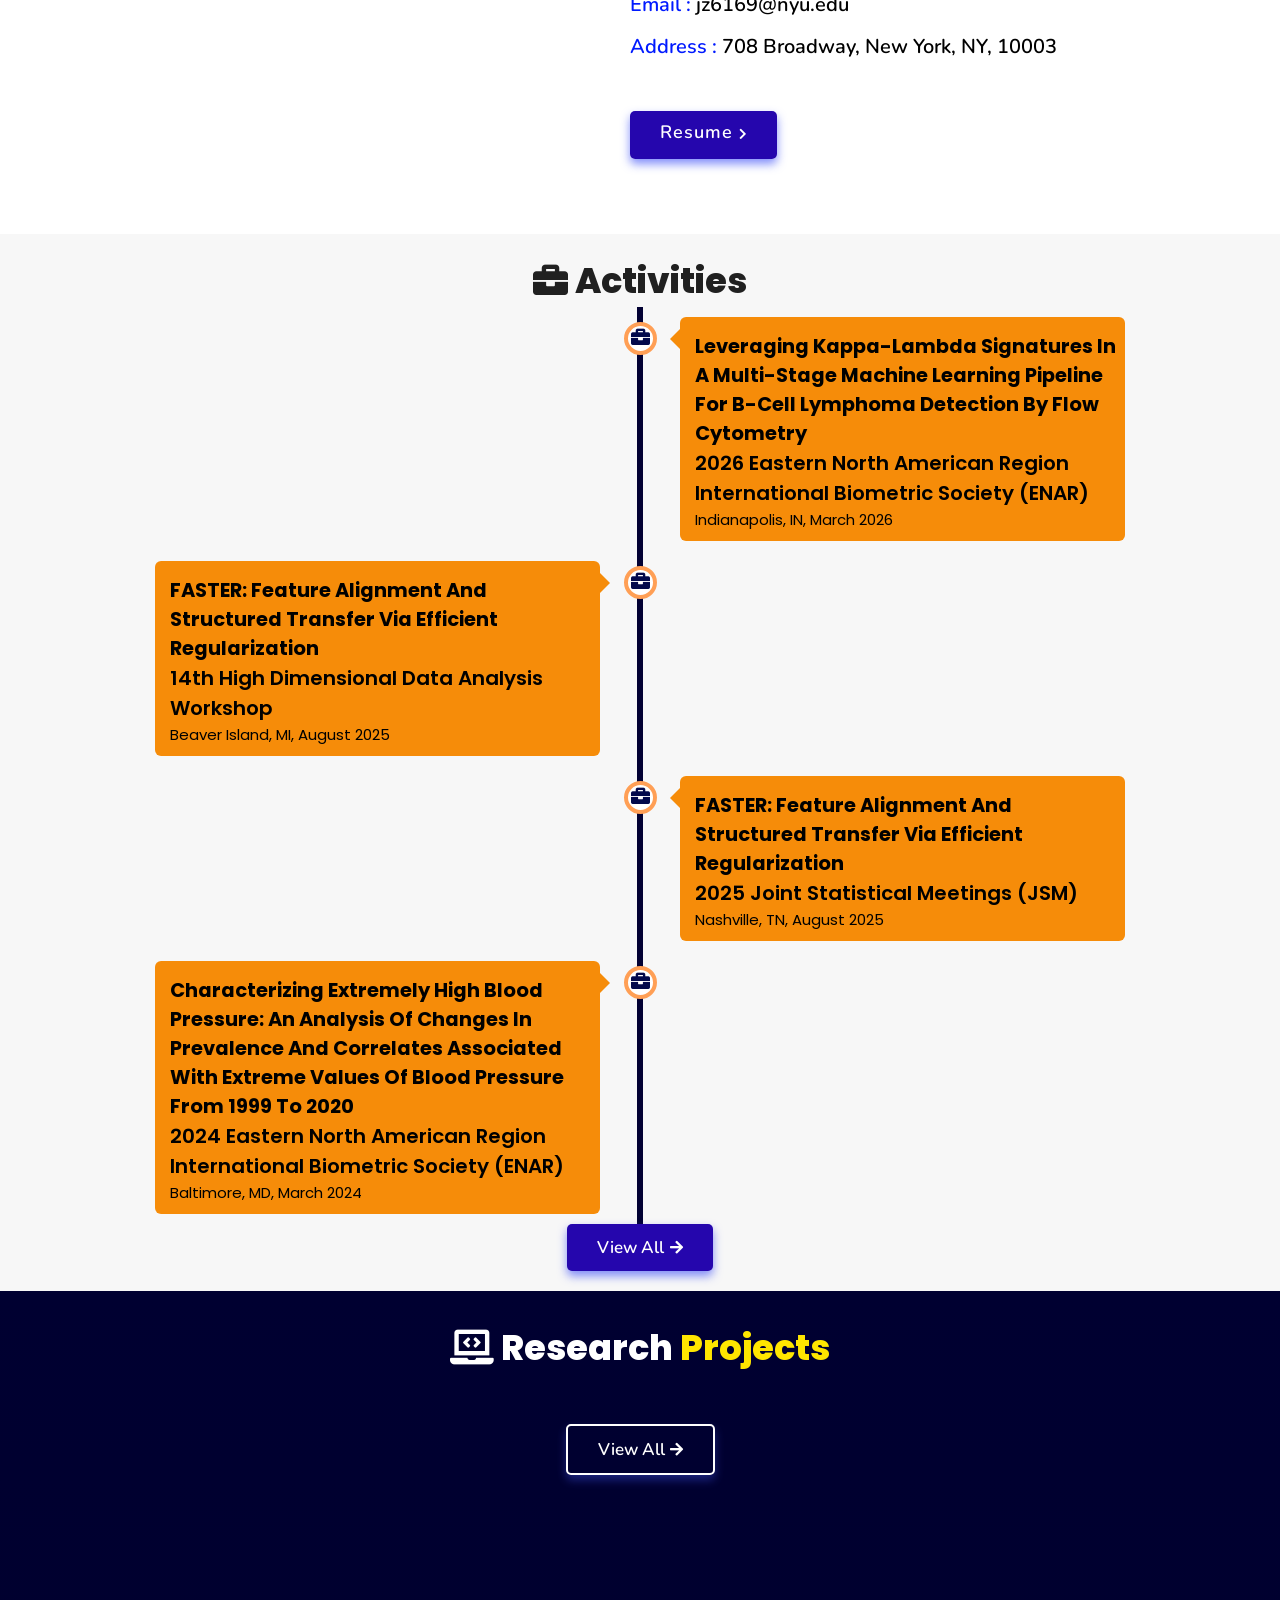
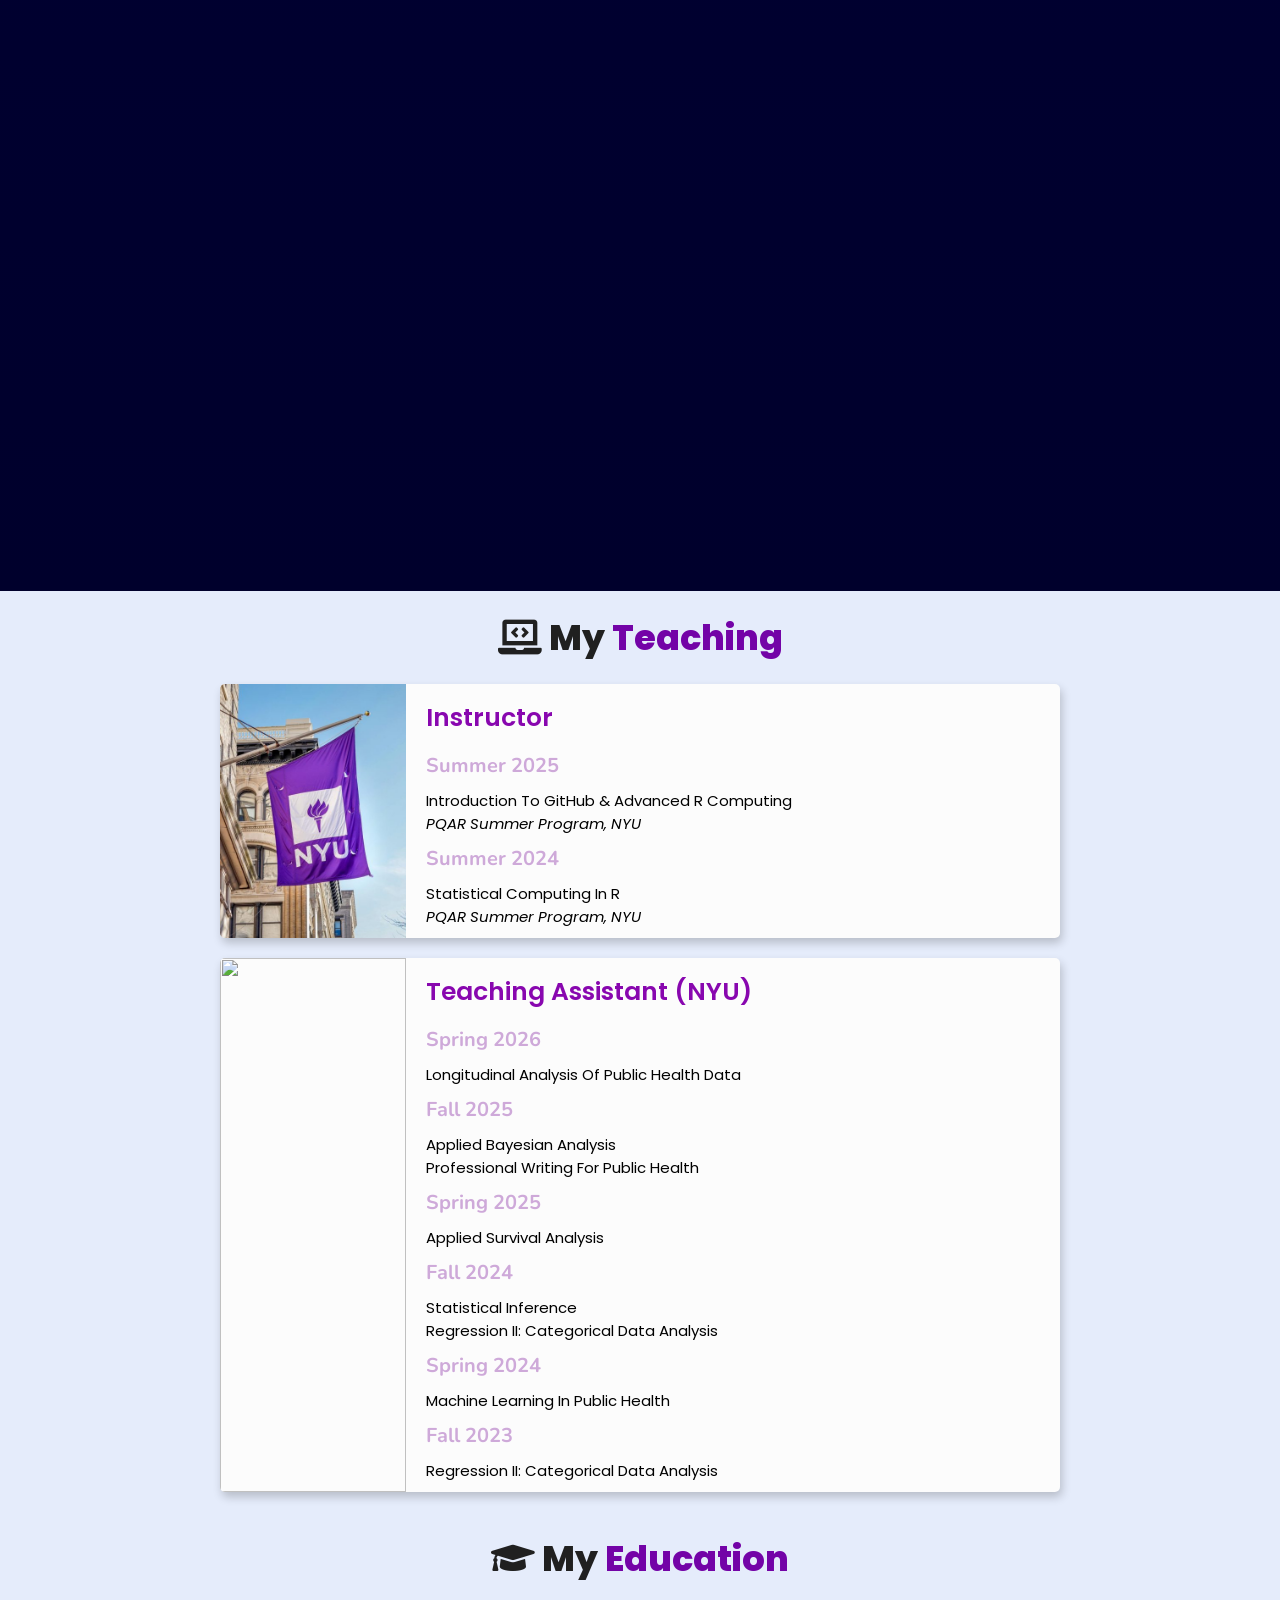
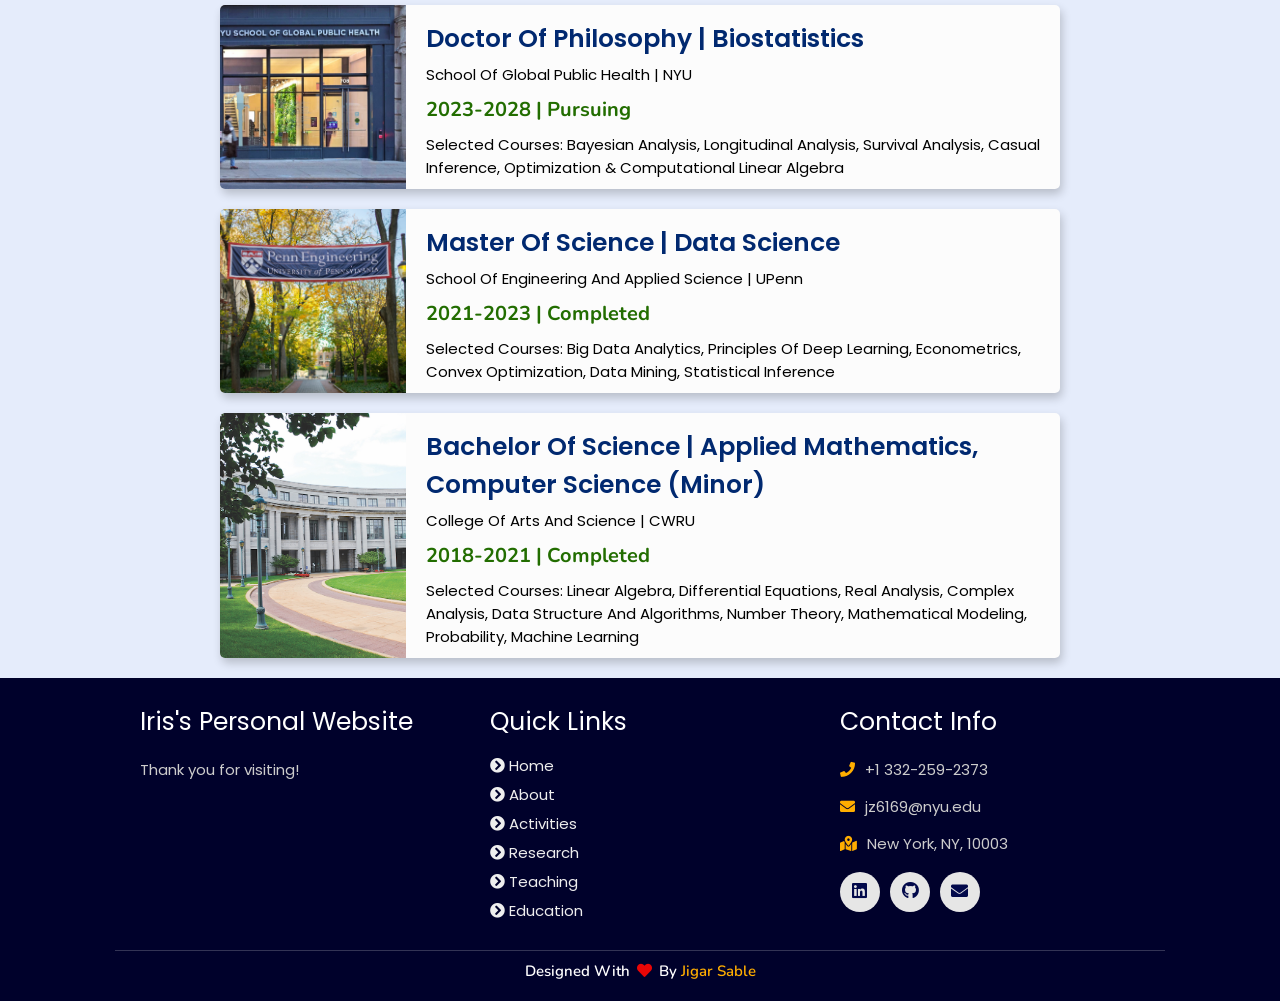
==== commit f6dd1474: "project update" ====
--- a/index.html
+++ b/index.html
@@ -188,7 +188,7 @@
 </div>
 
 <div class="viewall">
-  <a href="/projects" class="btn"><span>View All</span>
+  <a href="/research" class="btn"><span>View All</span>
     <i class="fas fa-arrow-right"></i>
 </a>
 </div>
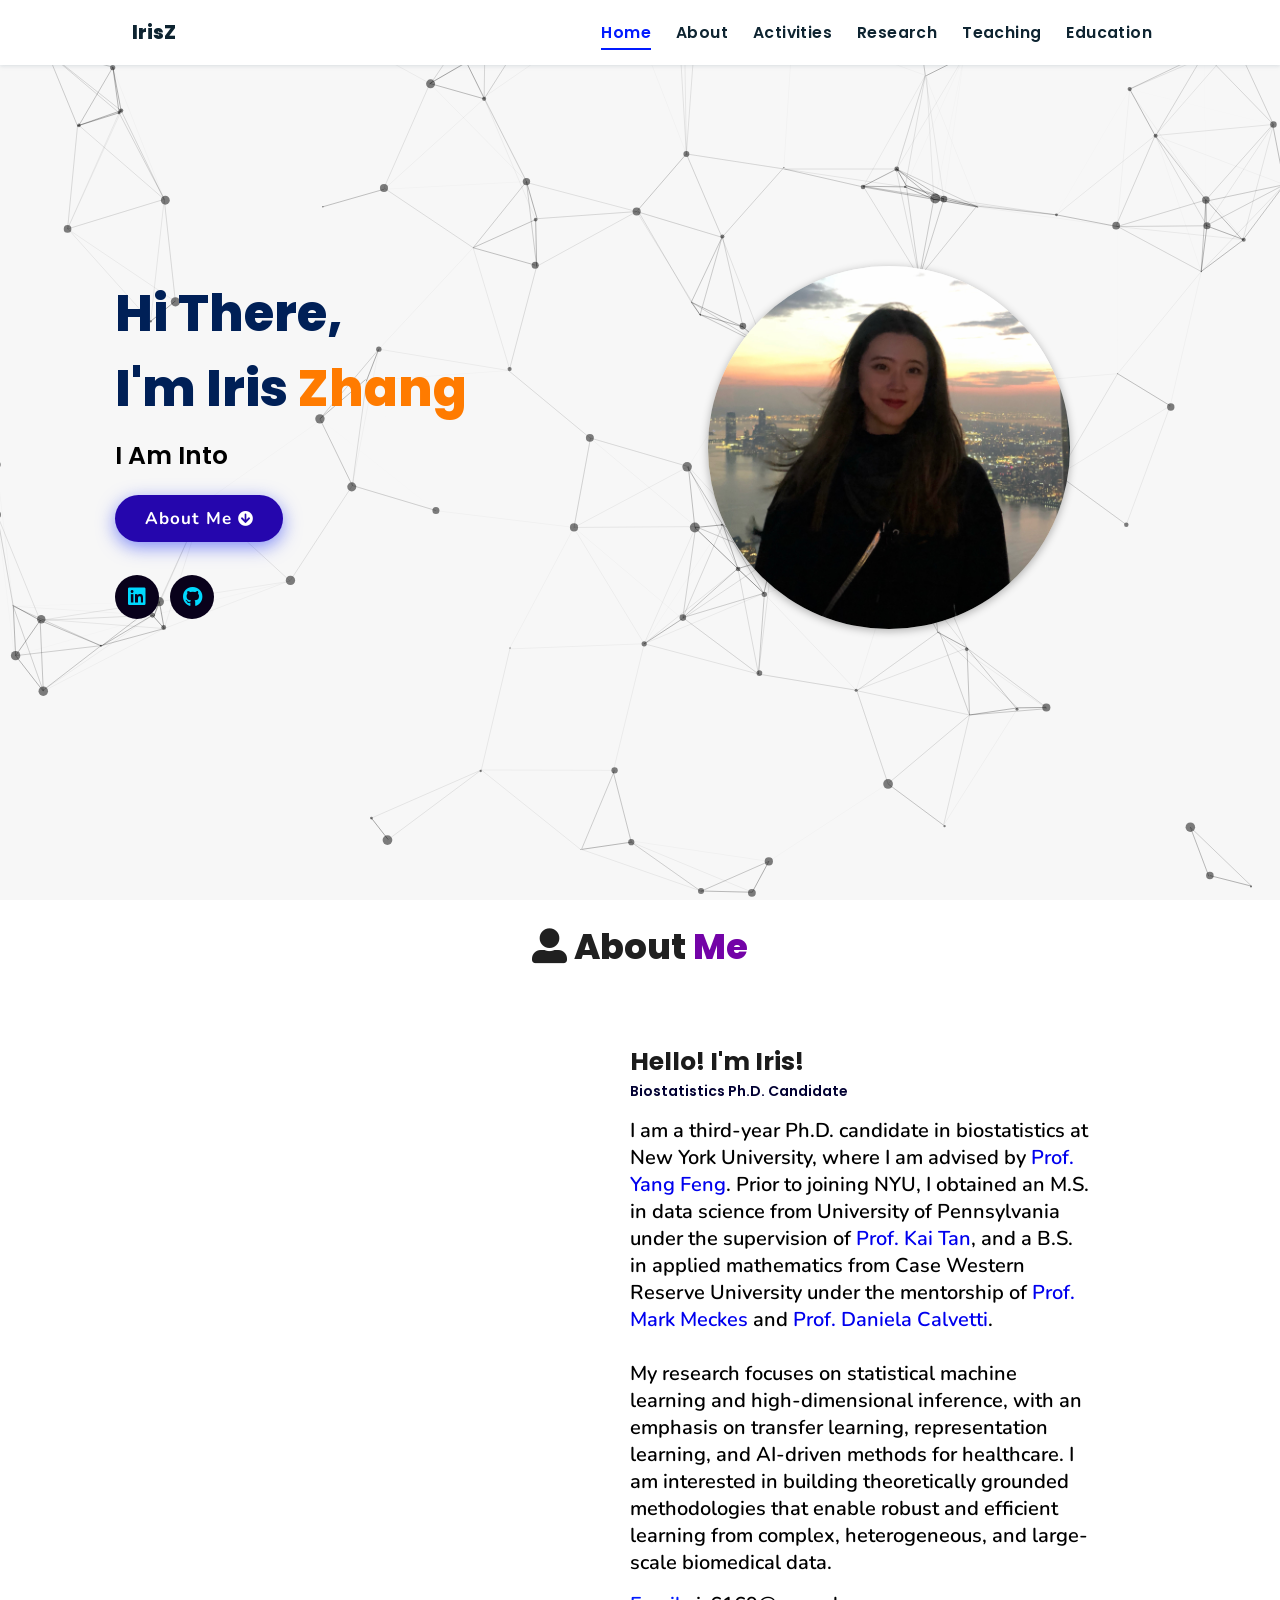
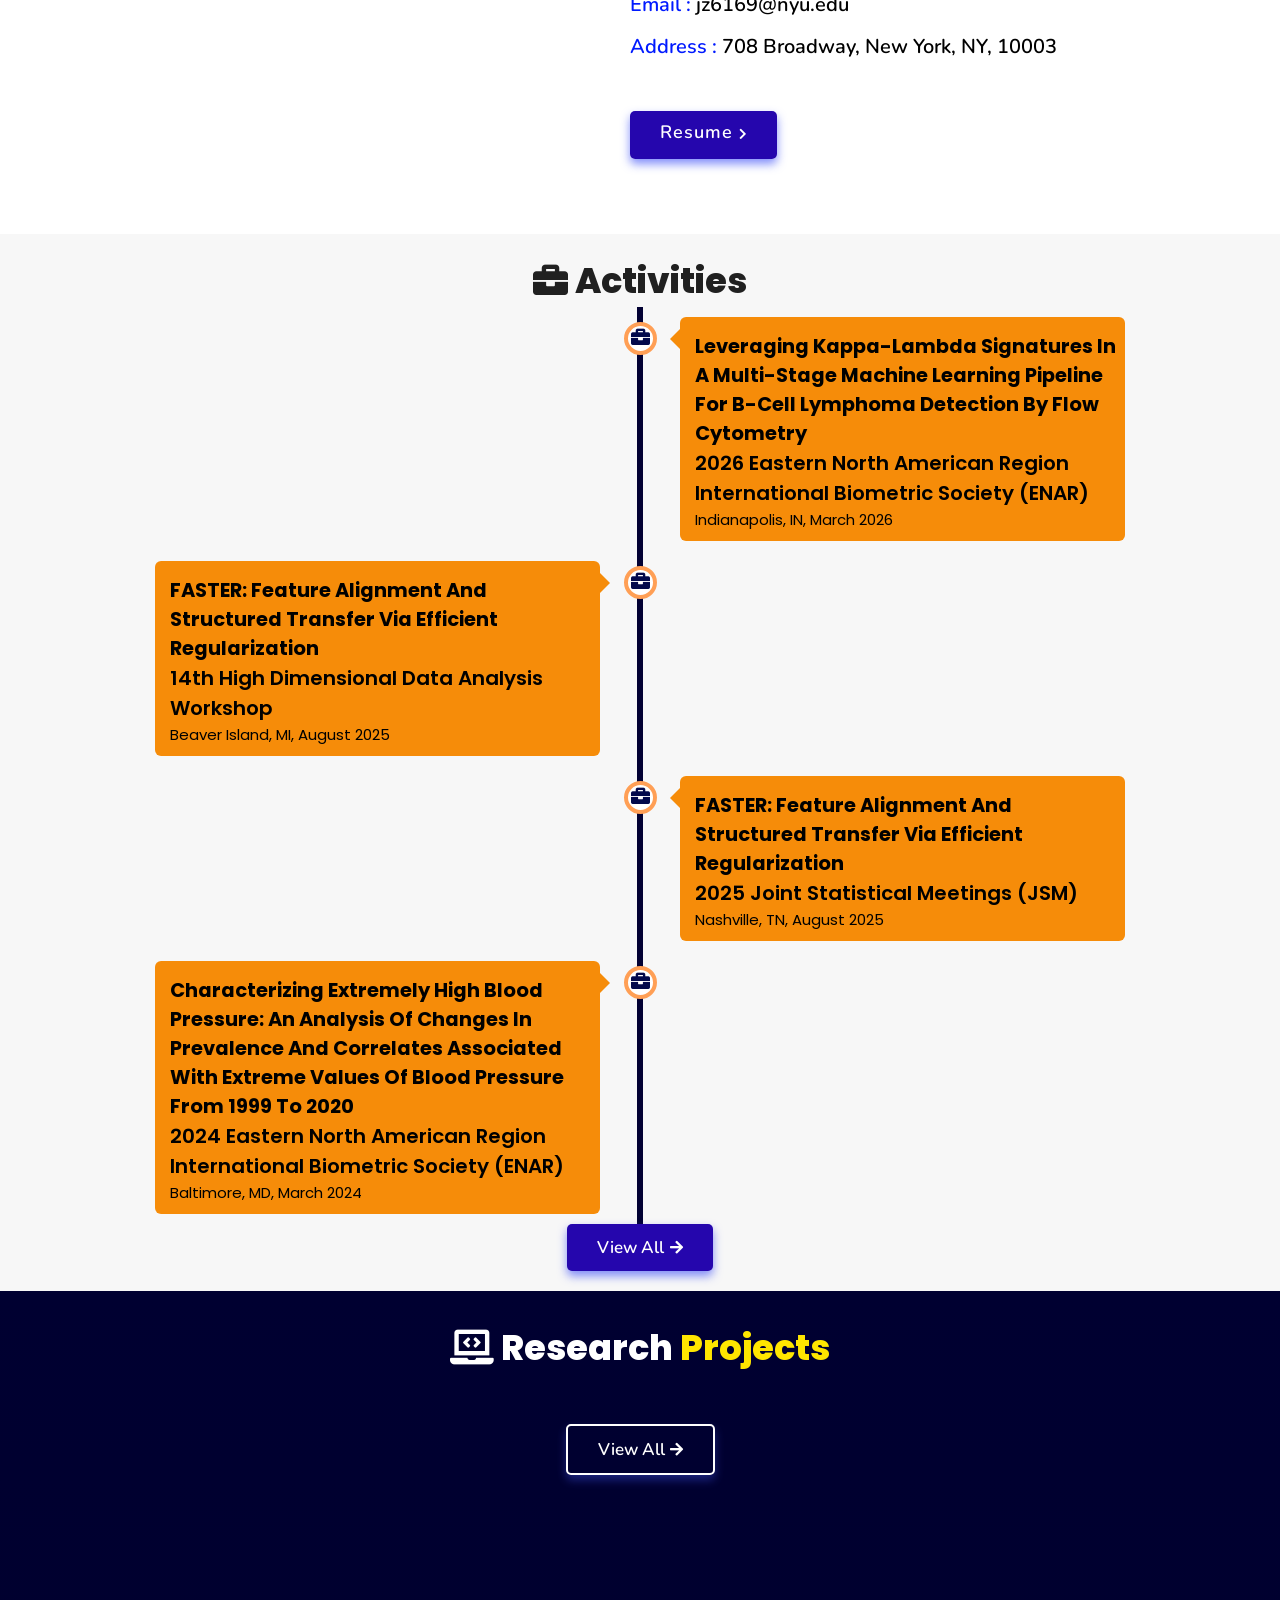
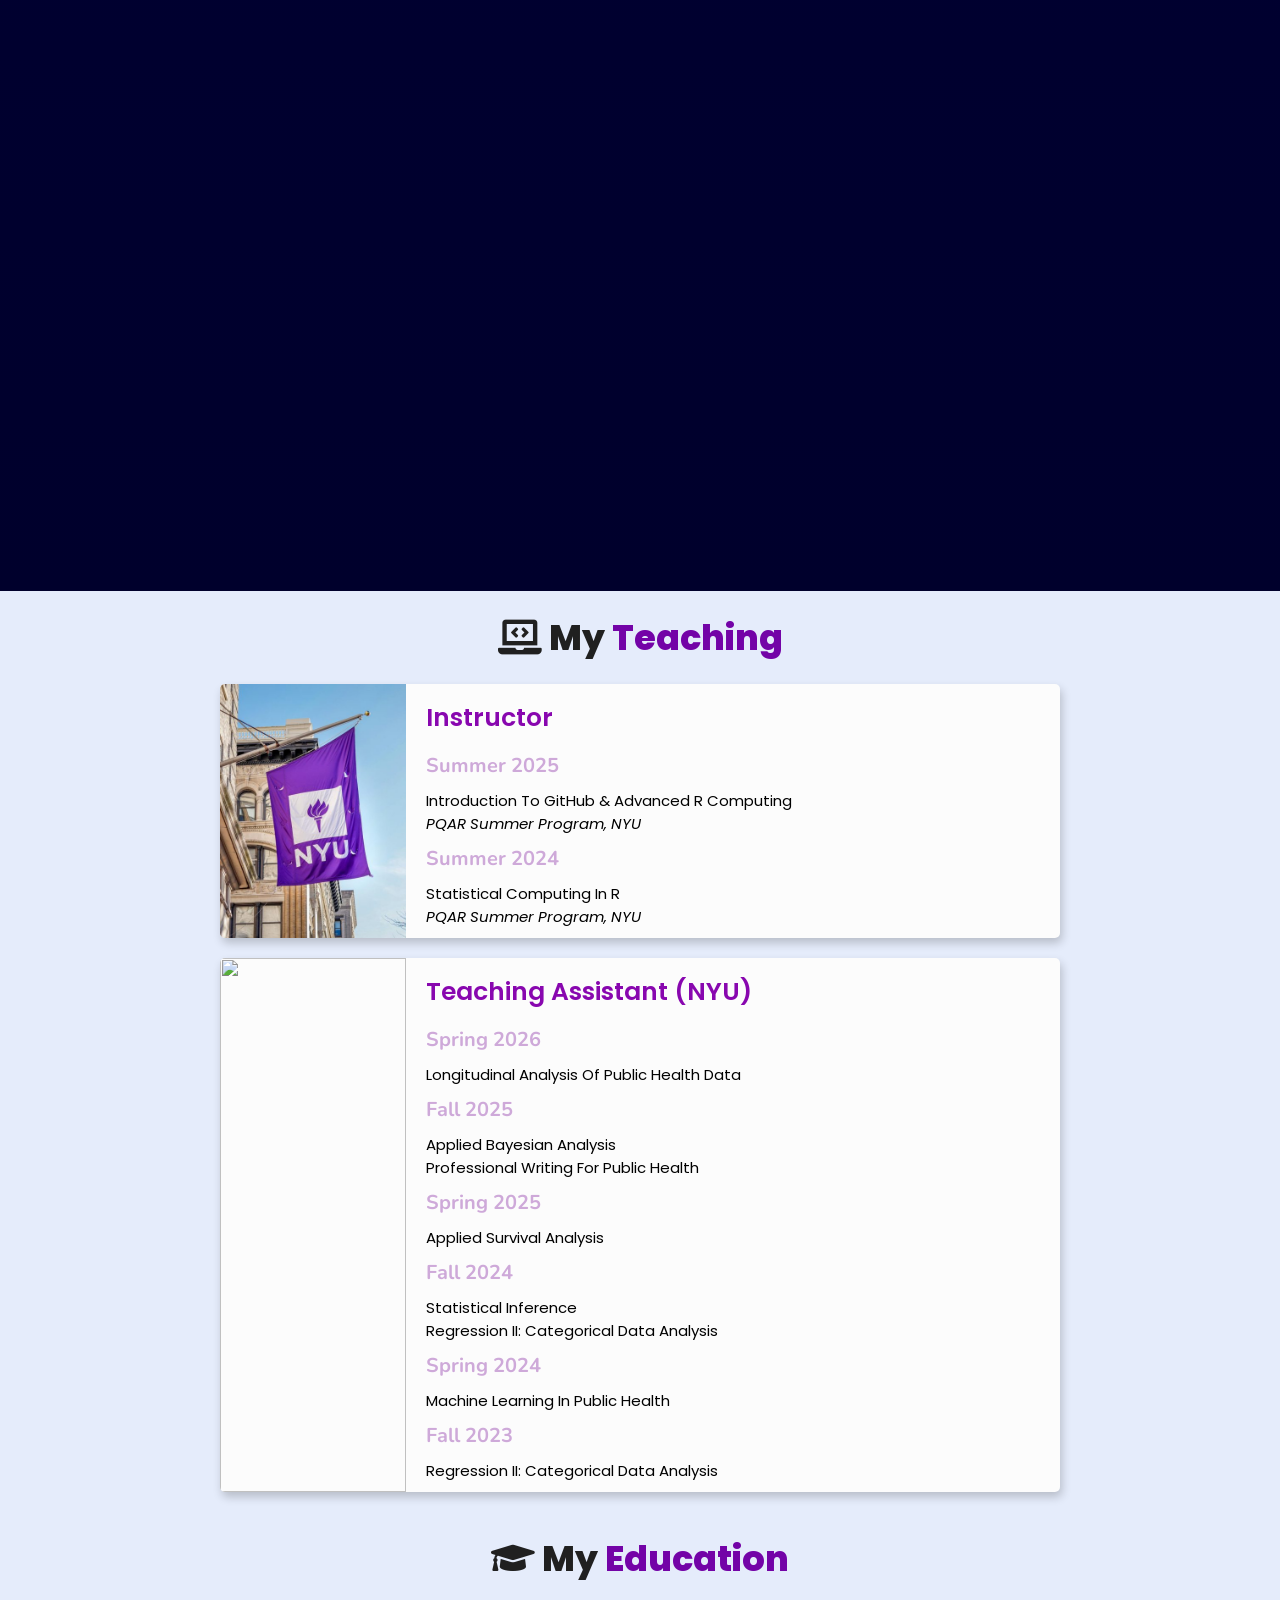
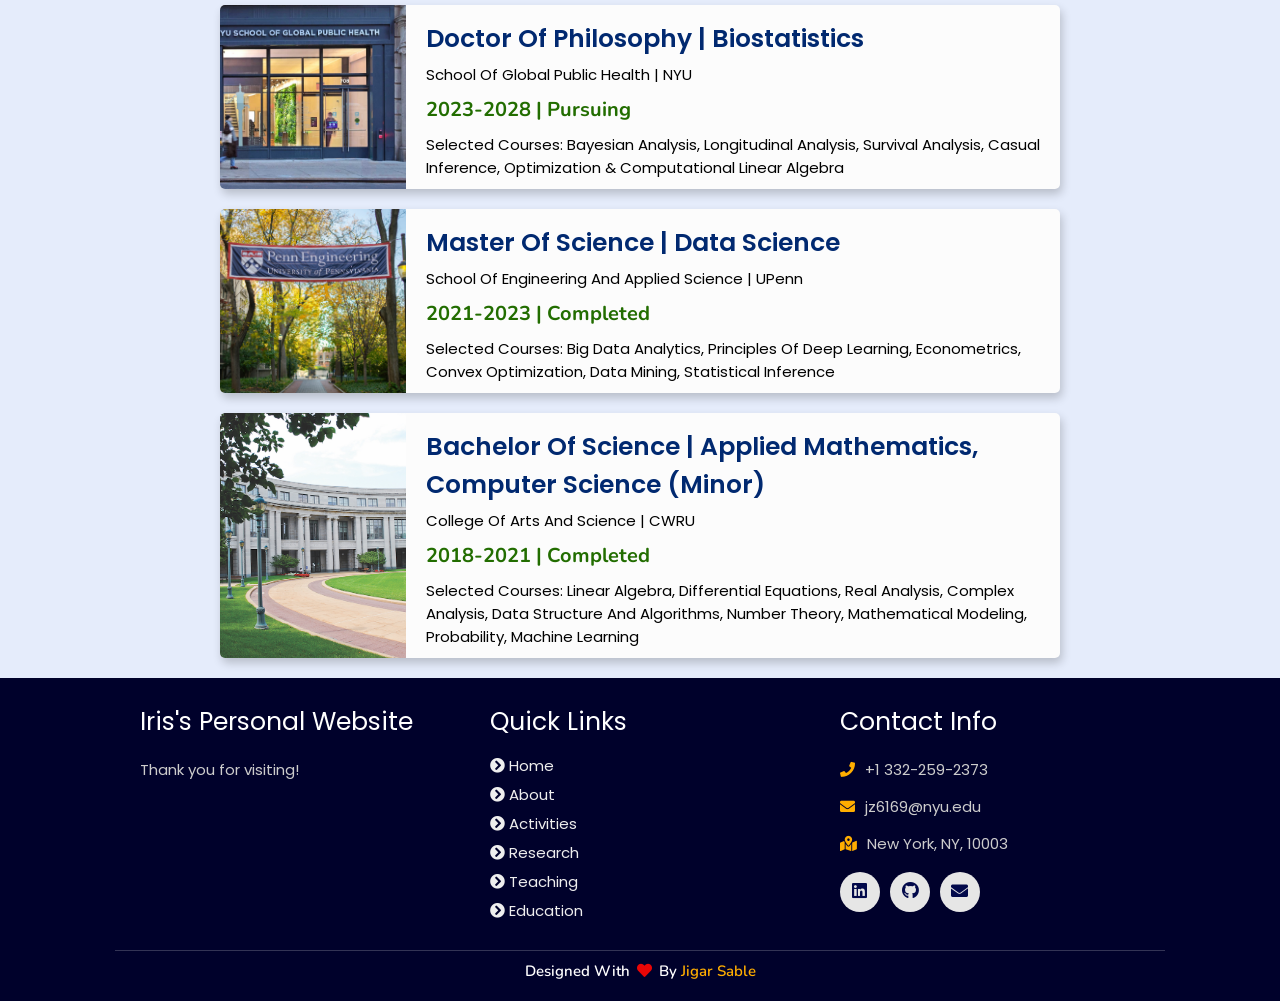
==== commit b34c8cd3: "research" ====
--- a/index.html
+++ b/index.html
@@ -185,6 +185,23 @@
 
   <div class="box-container">
 
+    <!-- <div class="box tilt">
+      <img draggable="false" src="./assets/images/projects/portfolio1.PNG" alt="" />
+      <div class="content">
+        <div class="tag">
+        <h3>Portfolio Website</h3>
+        </div>
+        <div class="desc">
+          <p>Personal portfolio website. Don't need much info about it, just scroll down. You're here only!</p>
+          <div class="btns">
+            <a href="#" class="btn" target="_blank"><i class="fas fa-eye"></i> View</a>
+            <a href="https://github.com/jigar-sable/Portfolio-Website" class="btn" target="_blank">Code <i class="fas fa-code"></i></a>
+          </div>
+        </div>
+      </div>
+    </div> -->
+
+    
 </div>
 
 <div class="viewall">
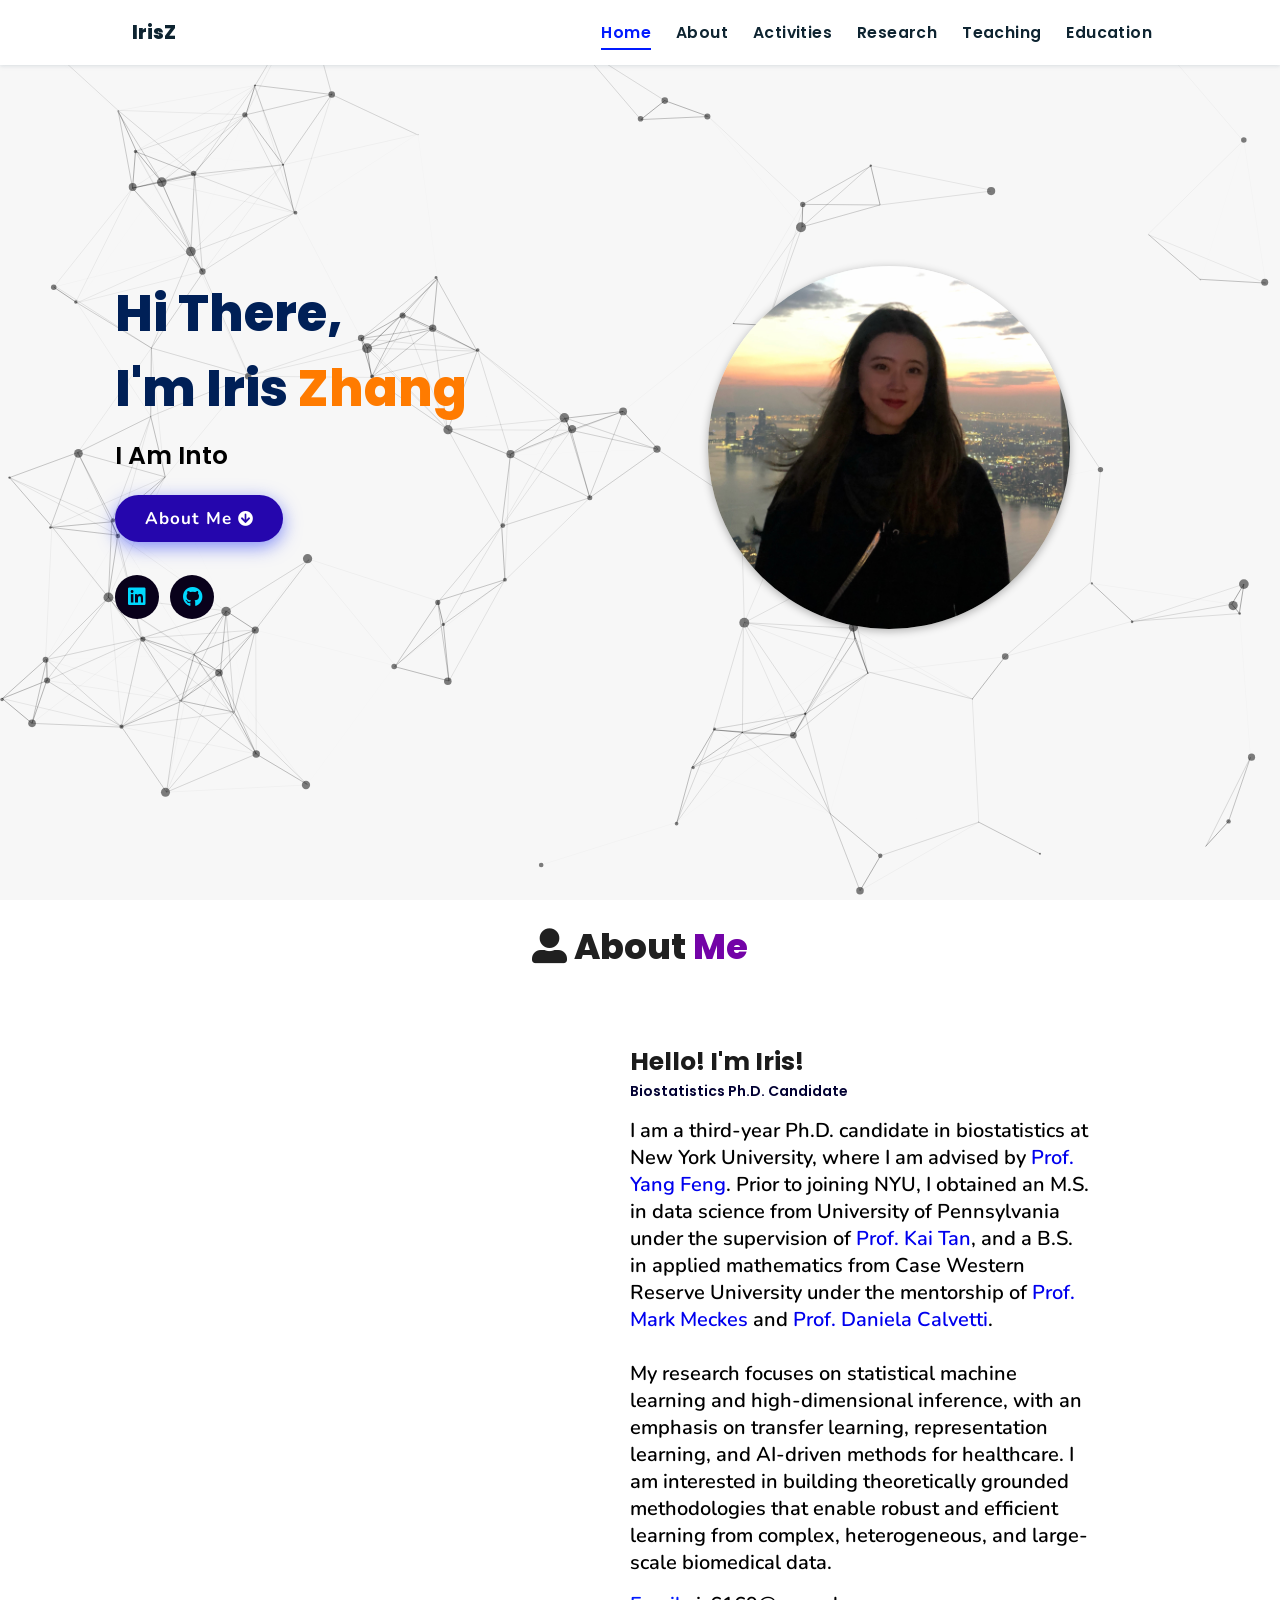
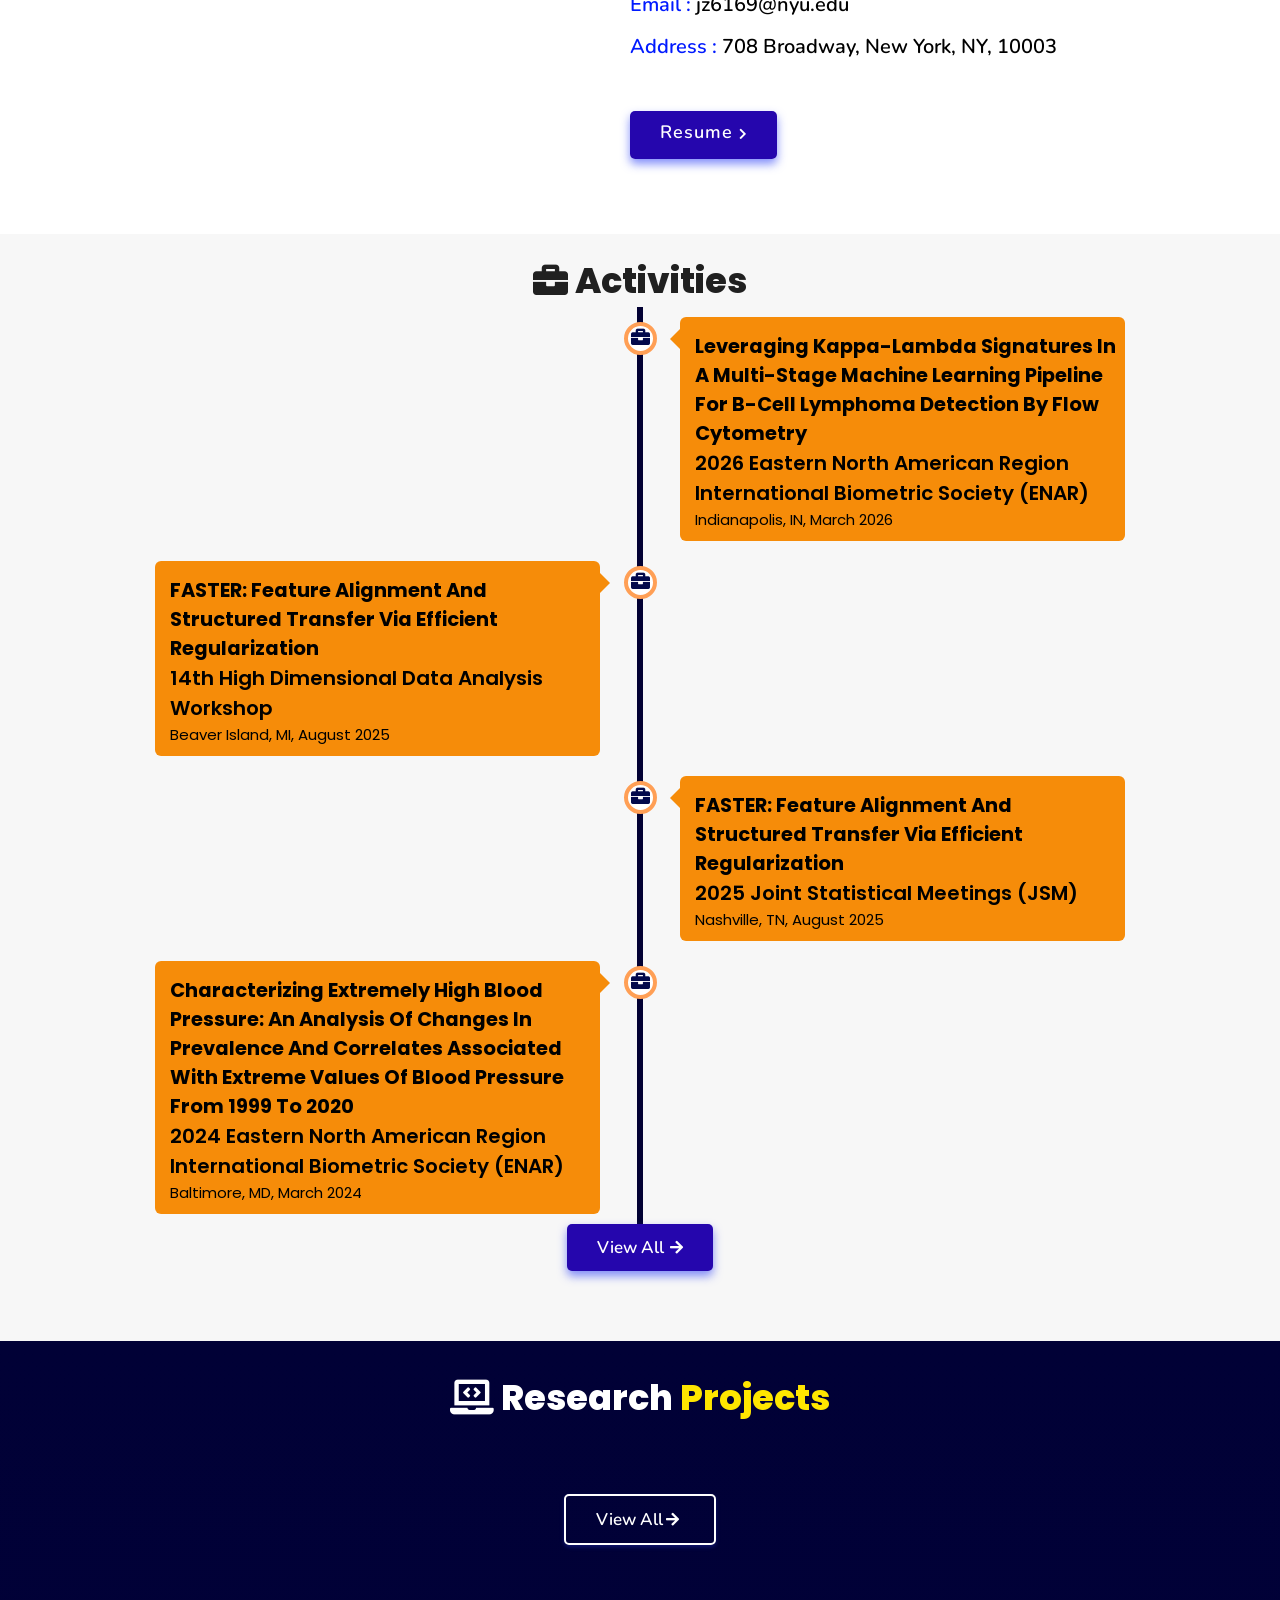
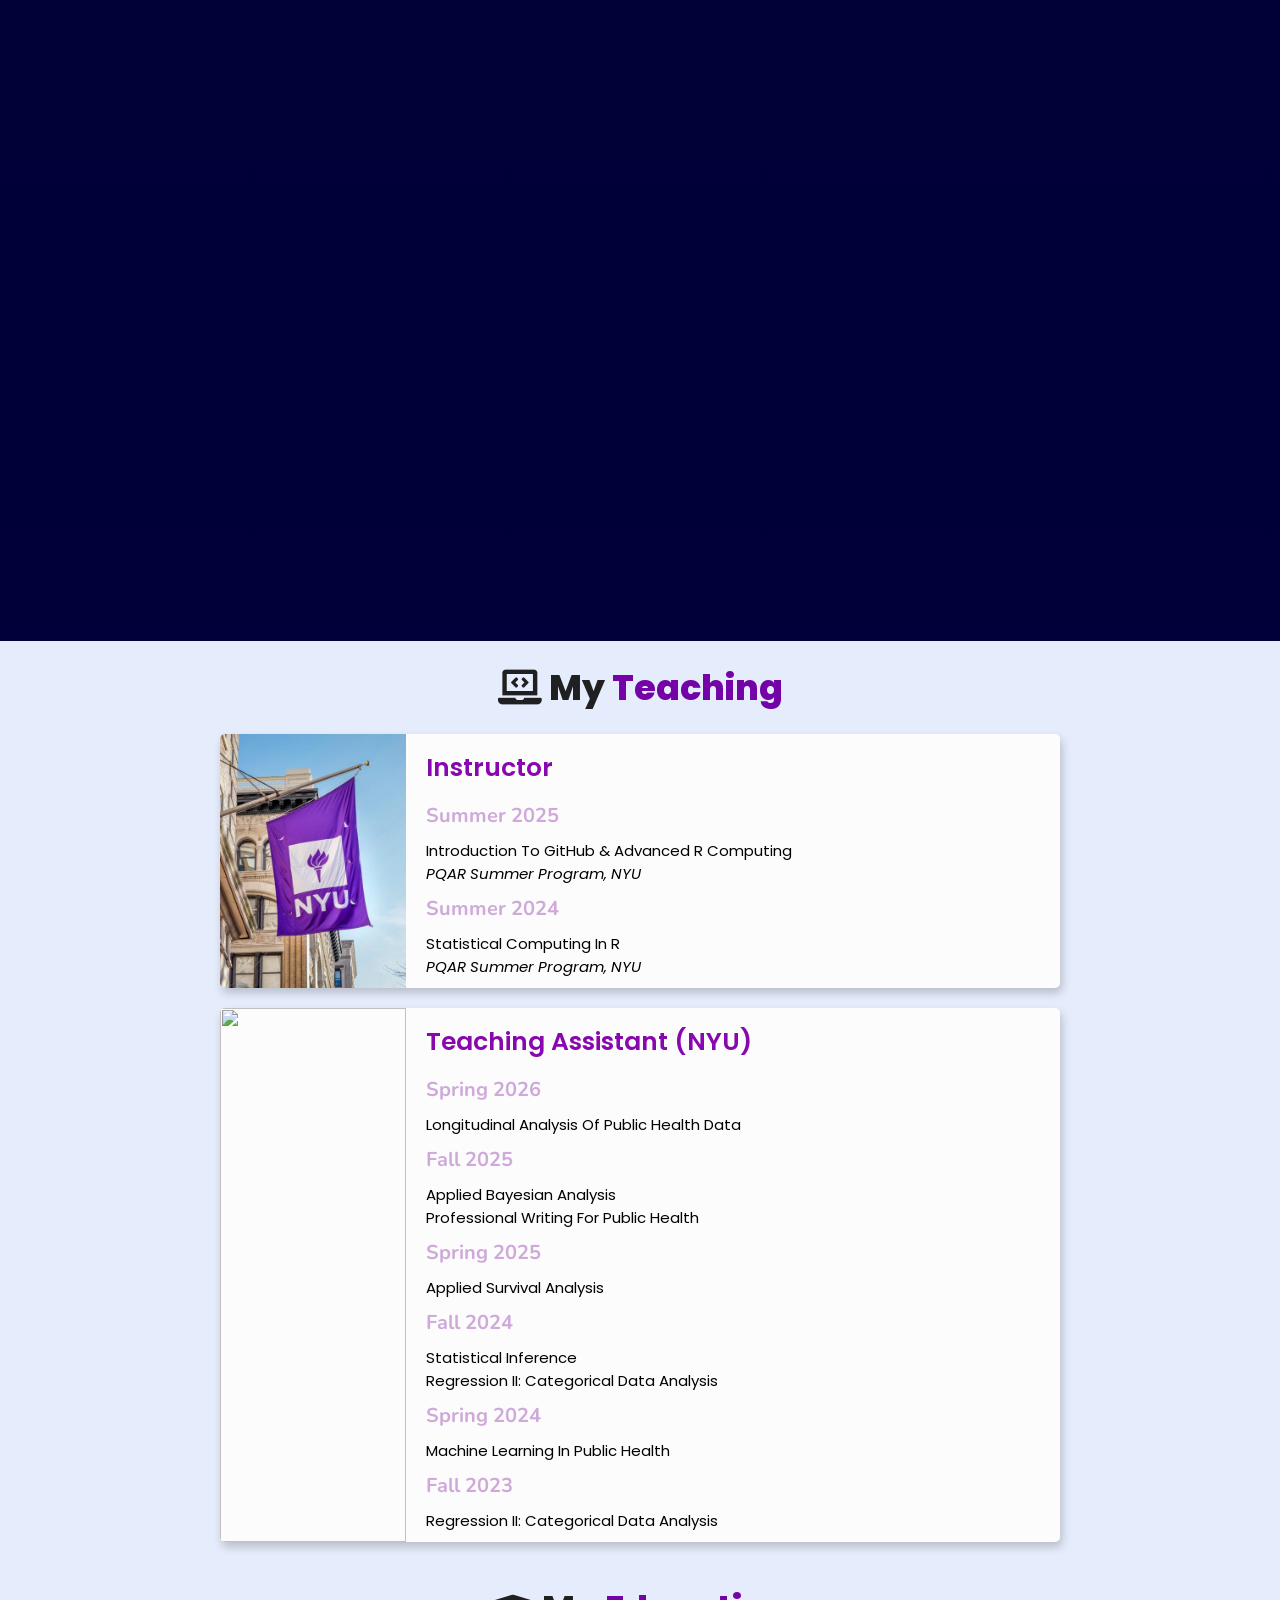
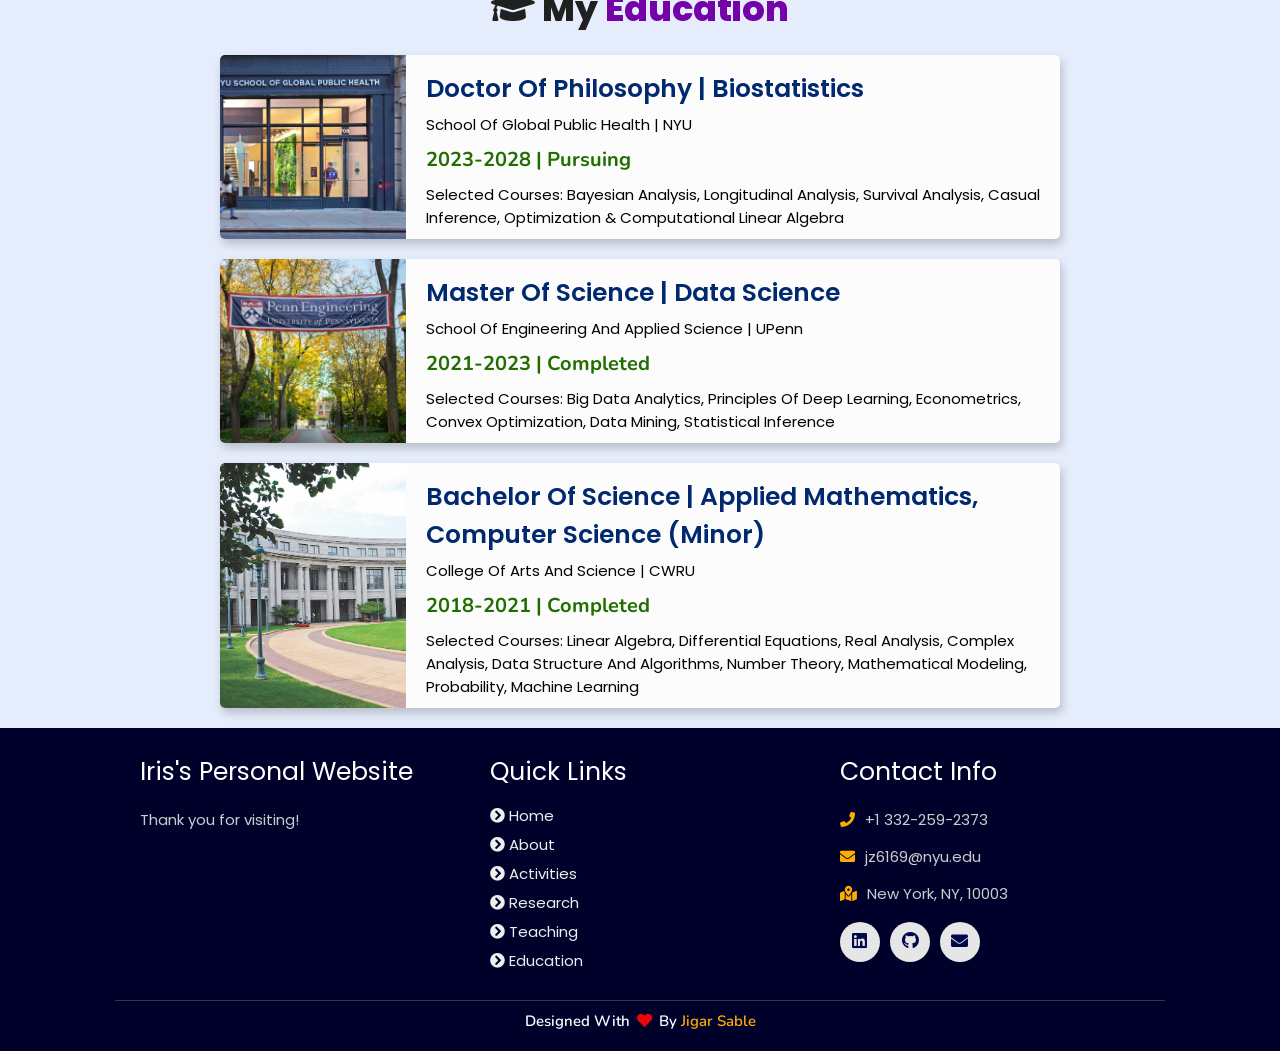
==== commit 859d0dfd: "Update index.html" ====
--- a/index.html
+++ b/index.html
@@ -201,13 +201,11 @@
       </div>
     </div> -->
 
-    
-</div>
-
-<div class="viewall">
-  <a href="/research" class="btn"><span>View All</span>
-    <i class="fas fa-arrow-right"></i>
-</a>
+
+</div>
+
+<div class="backbtn">
+  <a href="/research" class="btn"><span>View All</span> <i class="fas fa-arrow-right"></i></a>
 </div>
 
 </section>
--- a/assets/css/style.css
+++ b/assets/css/style.css
@@ -348,6 +348,7 @@
 .about {
   background: rgb(255, 255, 255);
 }
+
 .about .row {
   display: flex;
   flex-direction: row;
@@ -566,47 +567,76 @@
 /* education section ends */
 
 /* research section starts */
-.research {
+.research{
   /* background: #010124; */
-  background: linear-gradient(to bottom, #000031, #00002c);
-}
-.research h2 {
+  background: linear-gradient(to bottom, #010136, #00003a);
+  margin-top: 5rem;
+}
+.research h2{
   color: #fff;
   padding: 1rem;
 }
-.research .heading span {
+.research .heading span{
   color: rgb(255, 230, 0);
 }
-.research .box-container {
+.research .button-group{
   display: flex;
   flex-wrap: wrap;
-  gap: 1.5rem;
+  gap:1rem;
+  margin: 2rem auto;
+  width: 50%;
+  justify-content: center;
+  align-items: center;
+}
+.research .button-group .btn{
+  outline: none;
+  padding: 1rem 2rem;
+  background: transparent;
+  color: #fff;
+  border: 1px solid #fff;
+  border-radius: 3px;
+  cursor: pointer;
+  font-weight: 500;
+}
+.research .button-group .btn:hover{
+  background-color: #fff;
+  color: #000;
+}
+.research .button-group .btn.is-checked{
+  background-color: #fff;
+  color: #000;
+}
+.research .box-container{
+  display: flex;
+  flex-wrap: wrap;
+  gap:1.5rem;
   margin: 2rem;
 }
-.research .box-container .box {
-  flex: 1 1 30rem;
-  border-radius: 0.5rem;
-  box-shadow: 0 0.5rem 1rem rgba(0, 0, 0, 0.1);
-  position: relative;
-  overflow: hidden;
-  height: 30rem;
-}
-.research .box-container .box img {
+.research .box-container .box{
+  flex:1 1 30rem;
+  border-radius: .5rem;
+  box-shadow: 0 .7rem 1rem rgba(0,0,0,.3);
+  position: relative;
+  overflow:hidden;
+  height:30rem;
+  background: #fff;
+  border: none;
+}
+.research .box-container .box img{
   height: 100%;
-  width: 100%;
+  width:100%;
   object-fit: cover;
 }
-.research .box-container .box .content {
+.research .box-container .box .content{
   height: 100%;
-  width: 100%;
+  width:100%;
   position: absolute;
-  top: 85%;
-  left: 0;
-  background: rgba(255, 255, 255, 0.9);
+  top:85%; left:0;
+  background:rgba(255, 255, 255, 0.9);
   display: flex;
   flex-direction: column;
 }
-.research .box-container .box .content .tag {
+.research .box-container .box .content .tag{
   display: flex;
   flex-direction: row;
   justify-content: space-between;
@@ -616,10 +646,10 @@
   padding-left: 1rem;
   background: #ffd900;
 }
-.research .box-container .box .content .tag h3 {
+.research .box-container .box .content .tag h3{
   font-size: 2rem;
 }
-.research .box-container .box:hover .content {
+.research .box-container .box:hover .content{
   top: 25%;
 }
 .research .desc {
@@ -628,60 +658,75 @@
   flex-direction: column;
   justify-content: center;
 }
-.research .desc p {
-  font-size: 1.5rem;
-}
-.research .desc .btns {
+.research .desc p{
+  font-size: 1.5rem;
+}
+.research .desc .btns{
   display: flex;
   justify-content: space-between;
   width: 100%;
   margin-top: 2rem;
 }
-.research .desc .btns .btn {
+.research .desc .btns .btn{
   line-height: 0;
   display: inline;
   padding: 1.5rem 2.5rem;
-  border-radius: 0.5rem;
+  border-radius: .5rem;
   font-size: 1.5rem;
   color: #fff;
   background: rgb(12, 12, 12);
   margin-right: 2rem;
 }
-.research .desc .btns .btn:hover {
+.research .desc .btns .btn:hover{
   background: #310ae0f5;
 }
-.research .viewall {
+
+@media screen and (max-width: 450px) {
+  .research .button-group{
+    width: 100%;
+  }
+  .research .box-container{
+    margin: 0rem;
+  }
+  .research .box-container .grid-item .box{
+    width: 95% !important;
+  }
+}
+
+/* back to home button */
+.backbtn{
   display: flex;
   justify-content: center;
-}
-.research .viewall .btn {
+  margin-bottom: 2rem;
+  margin-top: 4rem;
+}
+.backbtn .btn {
   position: relative;
   line-height: 0;
   padding: 1.6rem 3rem;
-  border-radius: 0.5em;
-  transition: 0.5s;
-  color: rgb(255, 255, 255);
-  font-weight: 700;
+  border-radius: .5em;
+  transition: 0.3s;
+  color: #fff;
   border: 2px solid #fff;
-  box-shadow: 0px 5px 10px rgba(65, 84, 241, 0.4);
+  box-shadow: 0px 2px 4px rgba(48, 68, 247, .3);
   text-align: center;
 }
-.research .viewall .btn span {
+.backbtn .btn span {
   font-weight: 600;
   font-size: 1.7rem;
-  font-family: "Nunito", sans-serif;
-}
-.research .viewall .btn i {
-  margin-left: 0.3rem;
+  font-family: 'Nunito', sans-serif;
+}
+.backbtn .btn i {
+  margin-right: 0.5rem;
   font-size: 1.5rem;
   transition: 0.3s;
 }
-.research .viewall .btn:hover {
-  background: #fff;
+.backbtn .btn:hover{
+  background: #ffffff;
   color: #000;
 }
-.research .viewall .btn:hover i {
-  transform: translateX(5px);
+.backbtn .btn:hover i {
+  transform: translateX(-8px);
 }
 /* research section ends */
 
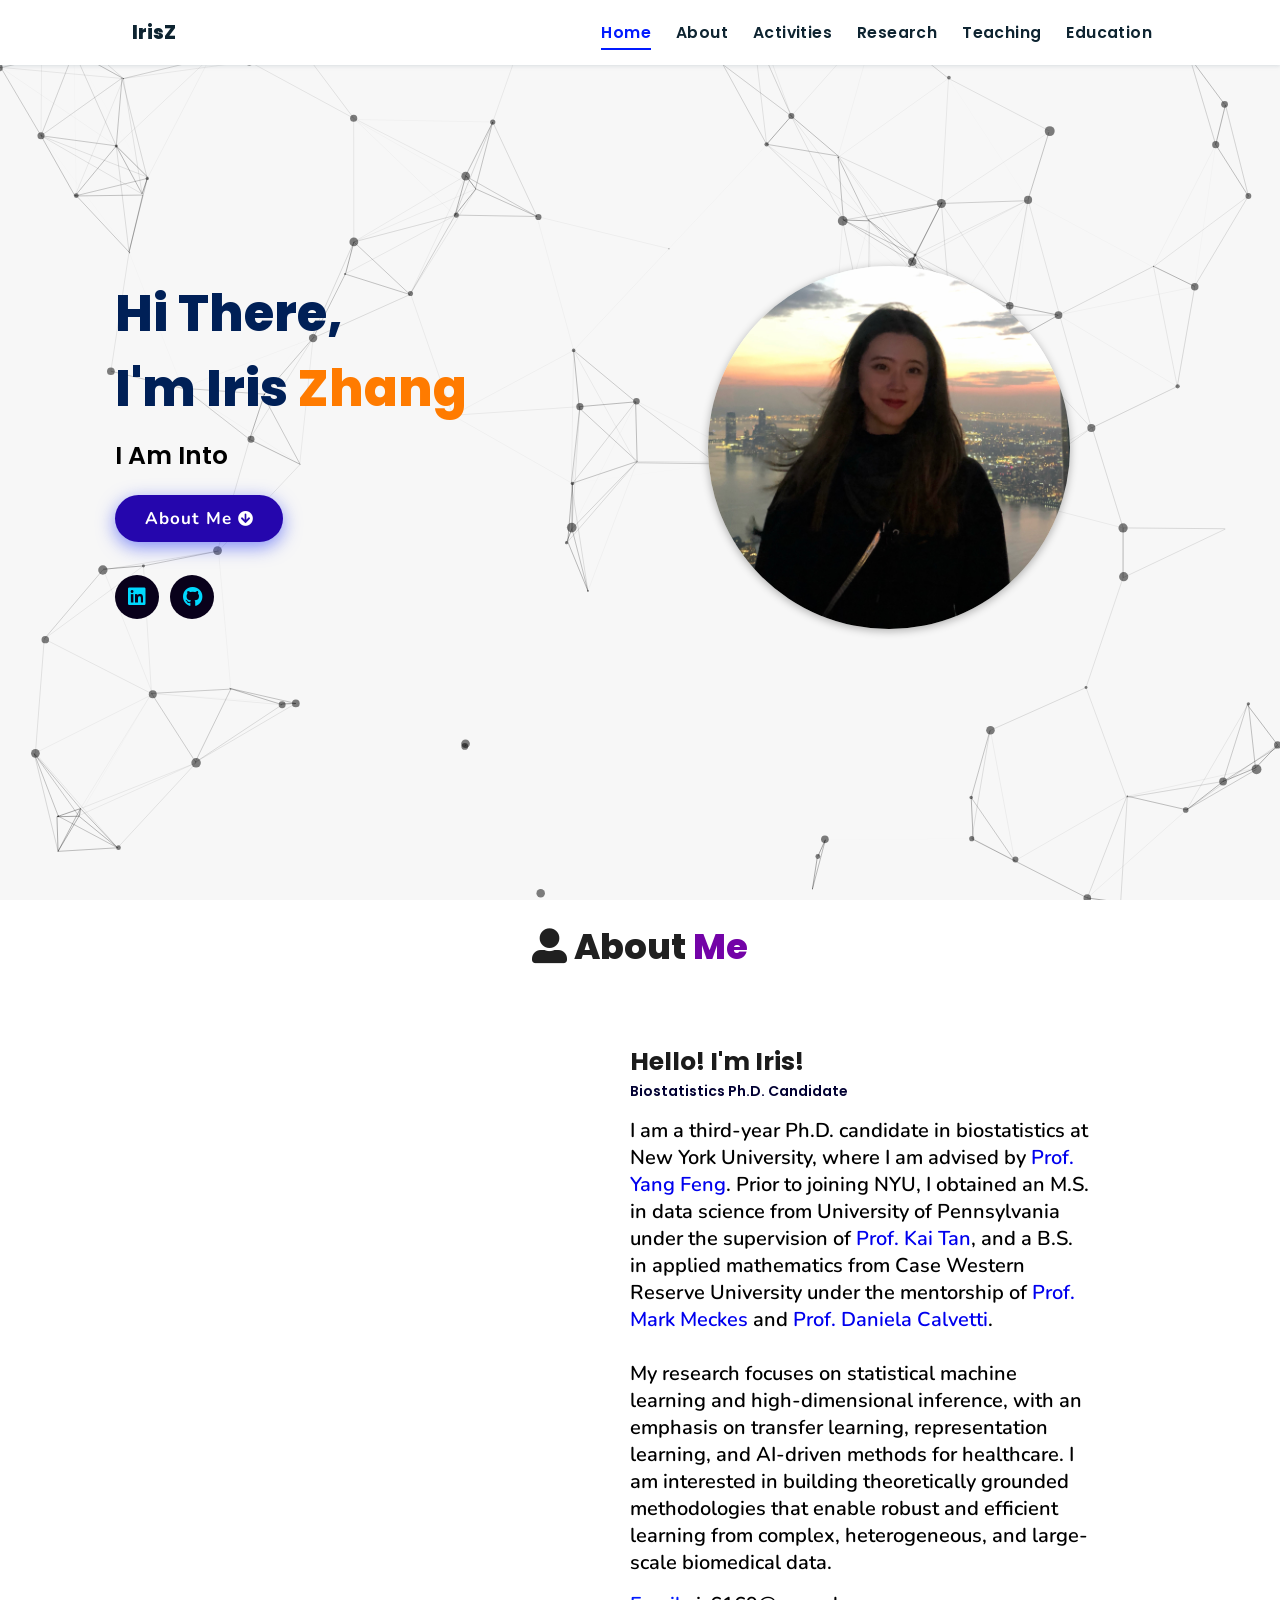
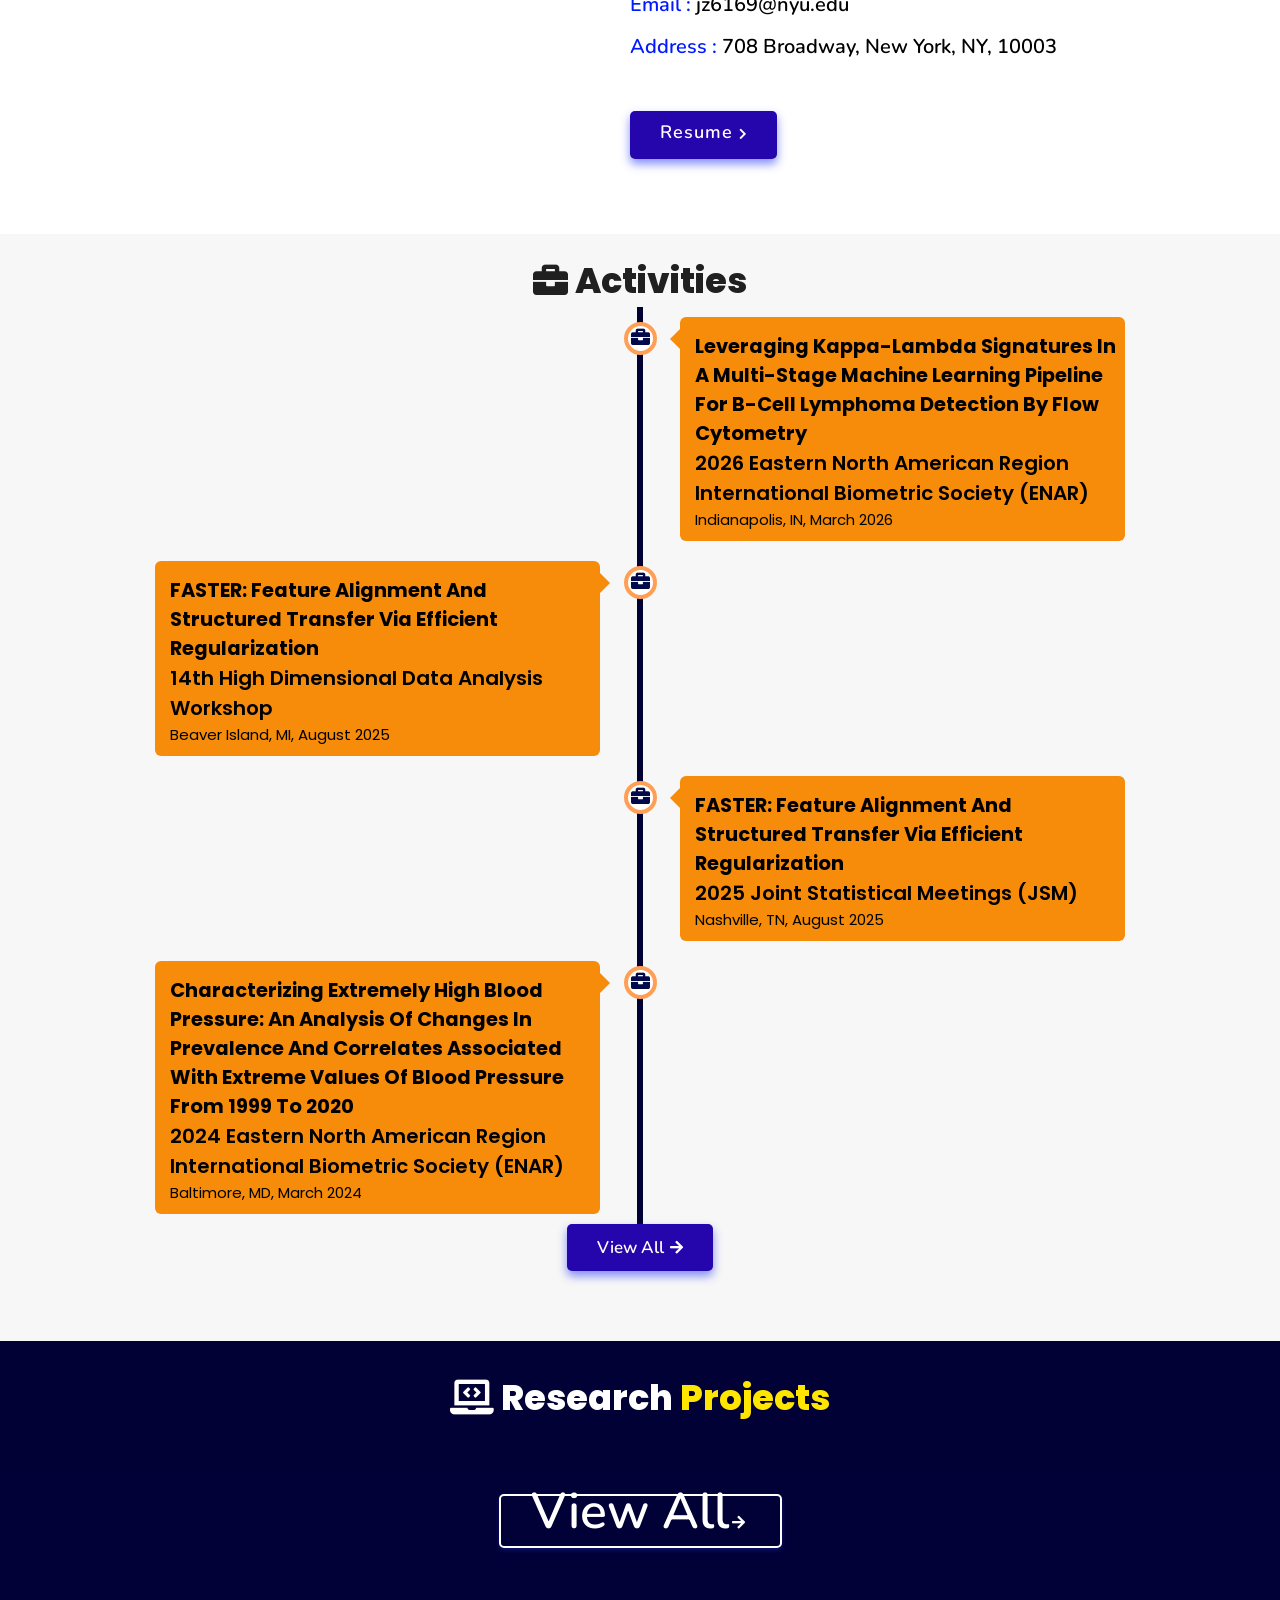
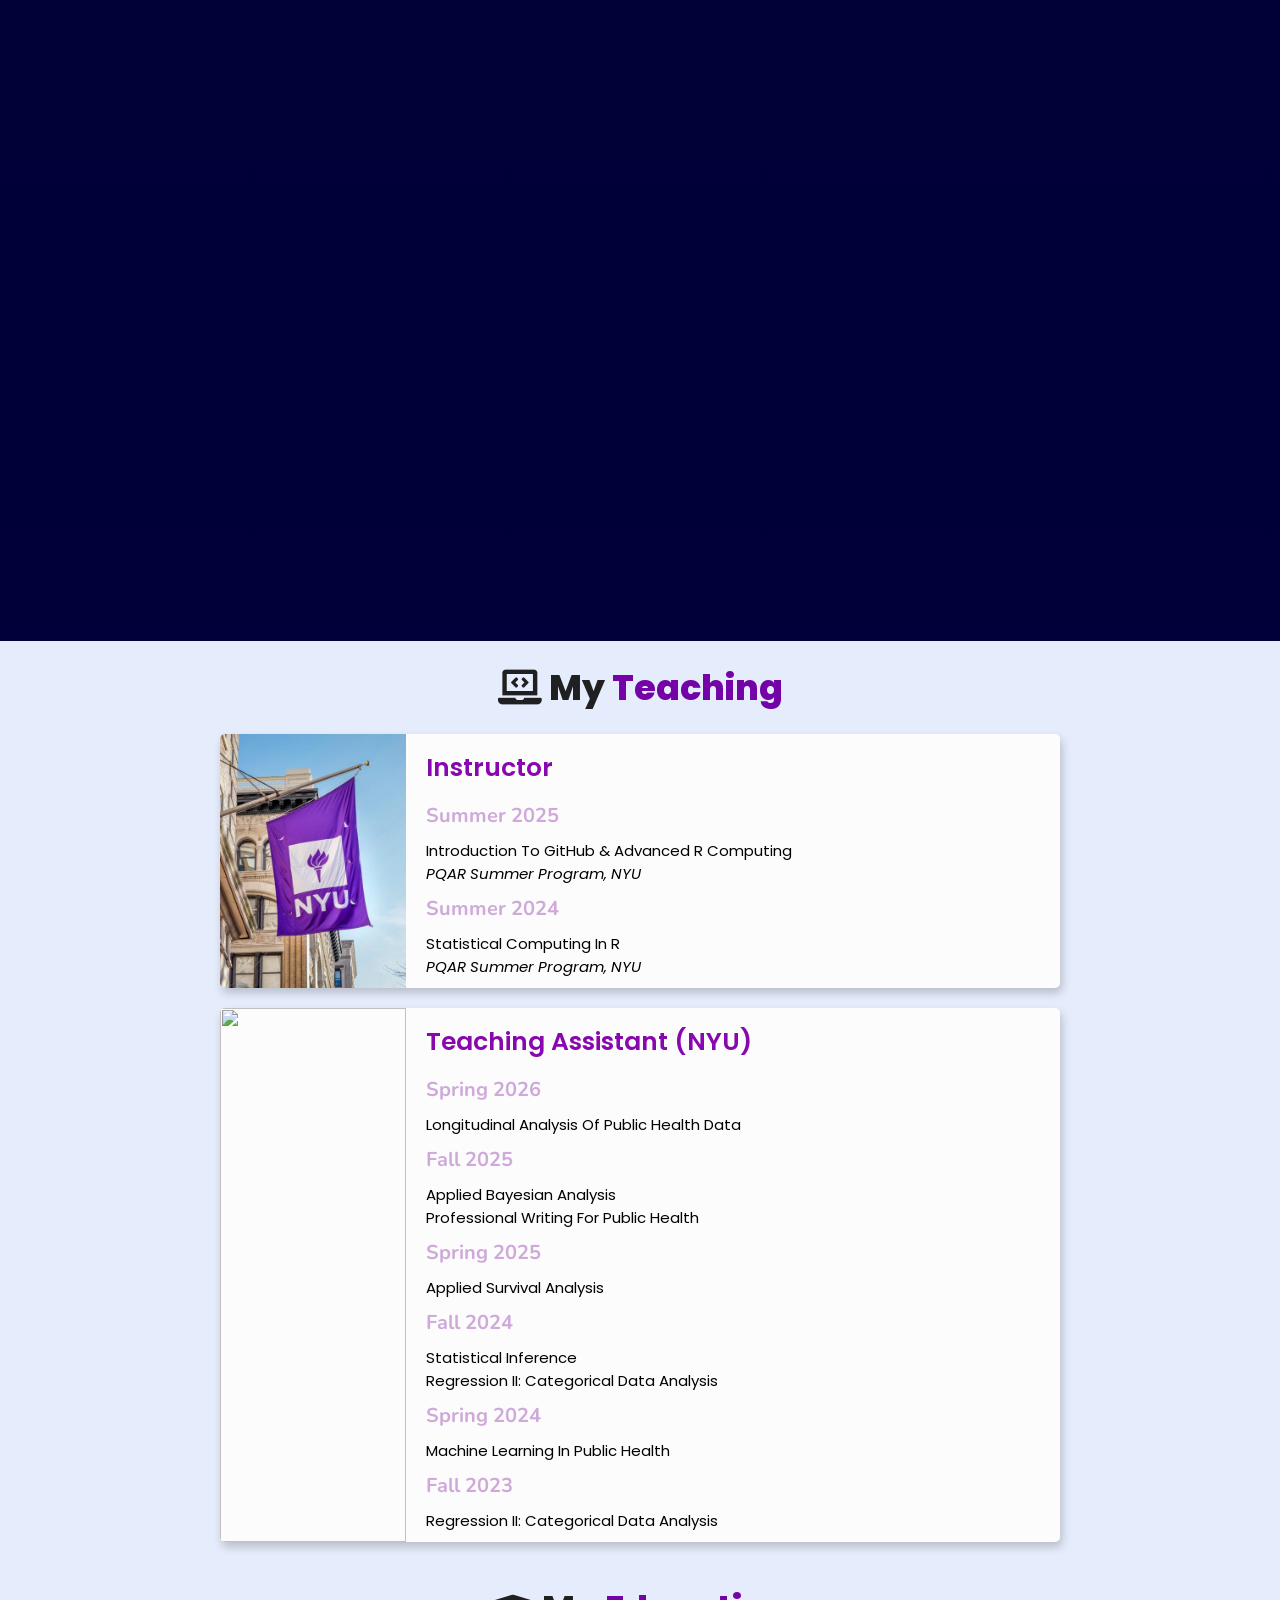
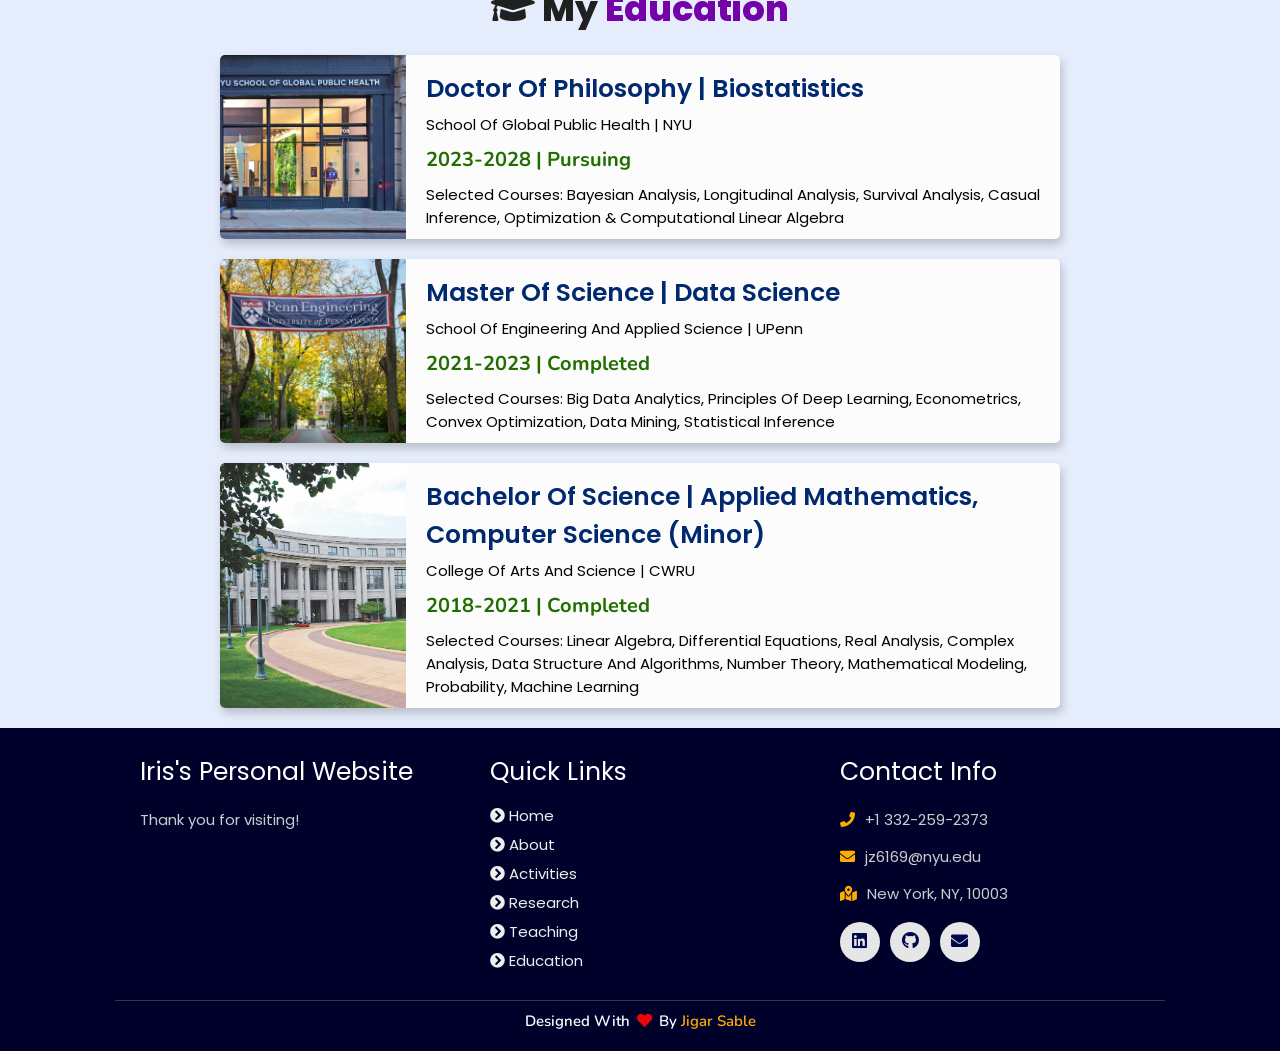
==== commit 1e9d88f0: "viewall" ====
--- a/index.html
+++ b/index.html
@@ -185,25 +185,8 @@
 
   <div class="box-container">
 
-    <!-- <div class="box tilt">
-      <img draggable="false" src="./assets/images/projects/portfolio1.PNG" alt="" />
-      <div class="content">
-        <div class="tag">
-        <h3>Portfolio Website</h3>
-        </div>
-        <div class="desc">
-          <p>Personal portfolio website. Don't need much info about it, just scroll down. You're here only!</p>
-          <div class="btns">
-            <a href="#" class="btn" target="_blank"><i class="fas fa-eye"></i> View</a>
-            <a href="https://github.com/jigar-sable/Portfolio-Website" class="btn" target="_blank">Code <i class="fas fa-code"></i></a>
-          </div>
-        </div>
-      </div>
-    </div> -->
-
-
-</div>
-
+
+</div>
 <div class="backbtn">
   <a href="/research" class="btn"><span>View All</span> <i class="fas fa-arrow-right"></i></a>
 </div>
--- a/assets/css/style.css
+++ b/assets/css/style.css
@@ -713,7 +713,8 @@
 }
 .backbtn .btn span {
   font-weight: 600;
-  font-size: 1.7rem;
+  font-size: 5em;
+  color: #fff;
   font-family: 'Nunito', sans-serif;
 }
 .backbtn .btn i {
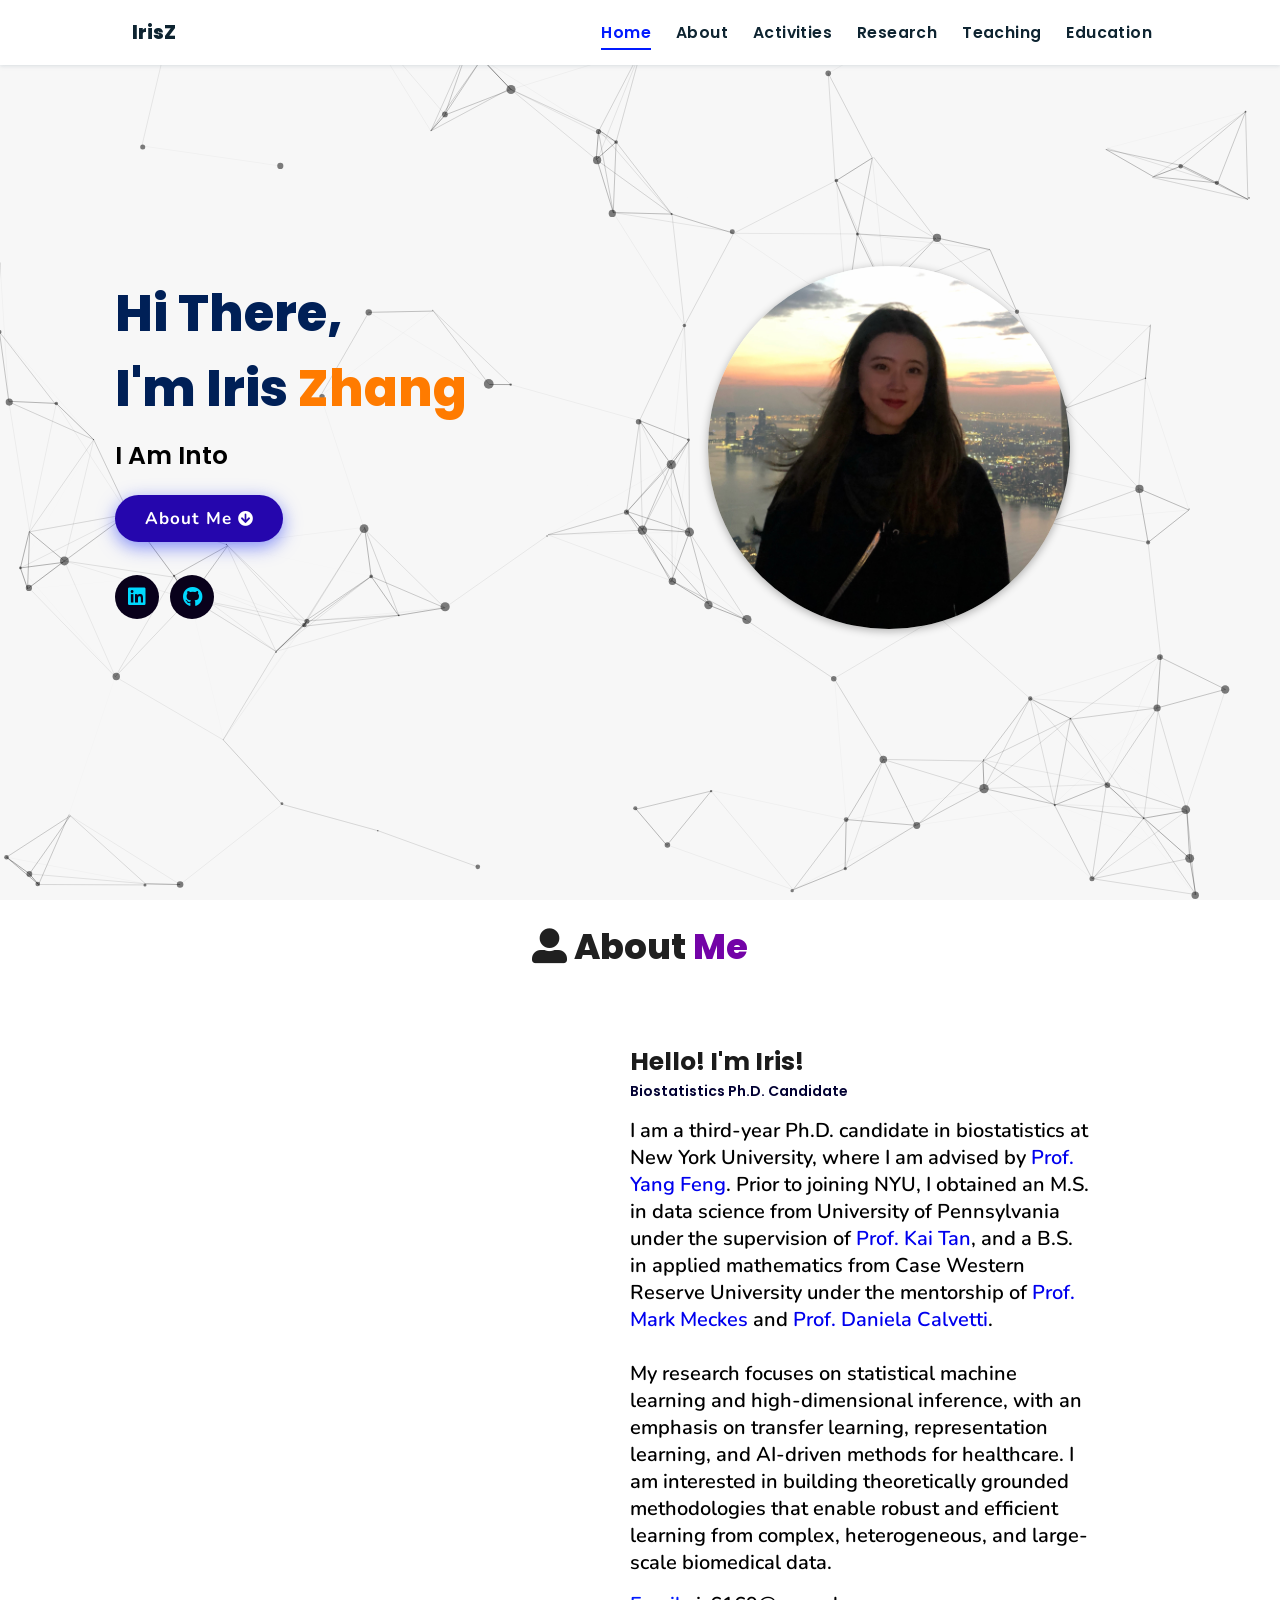
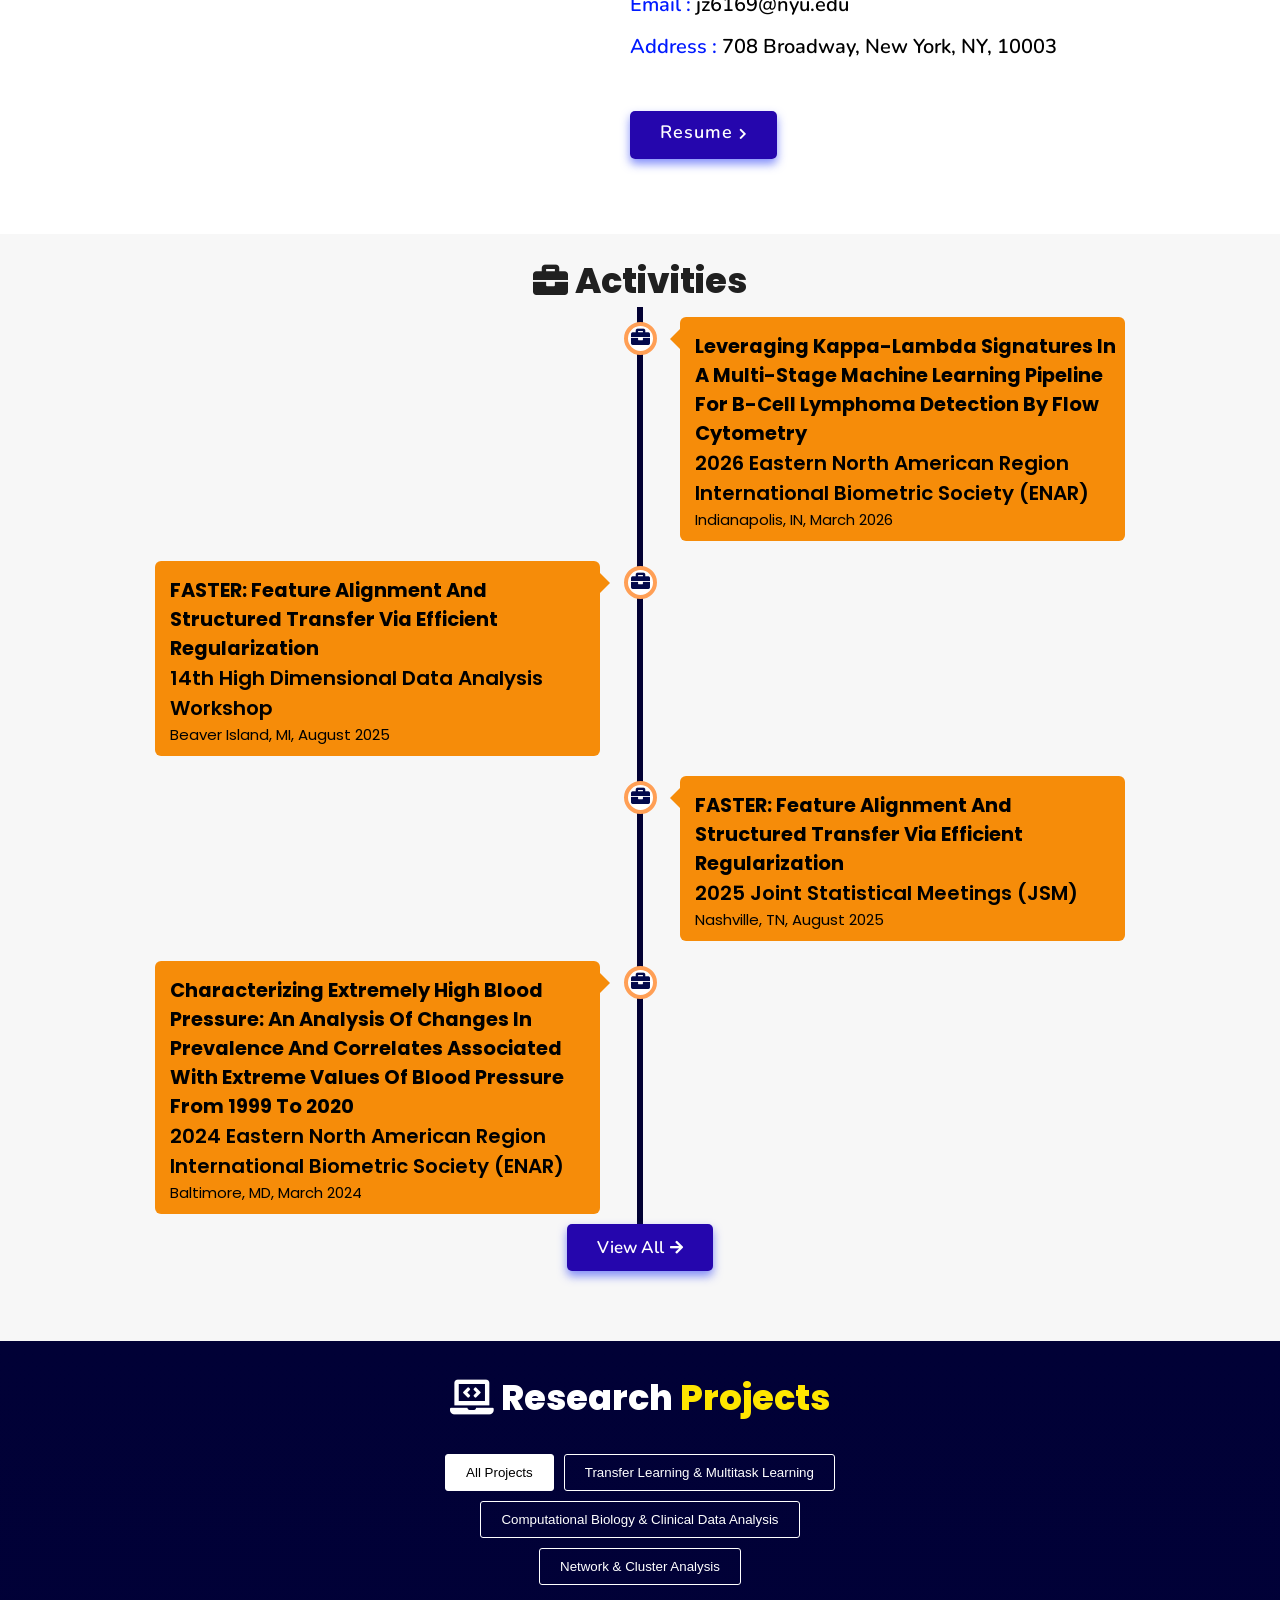
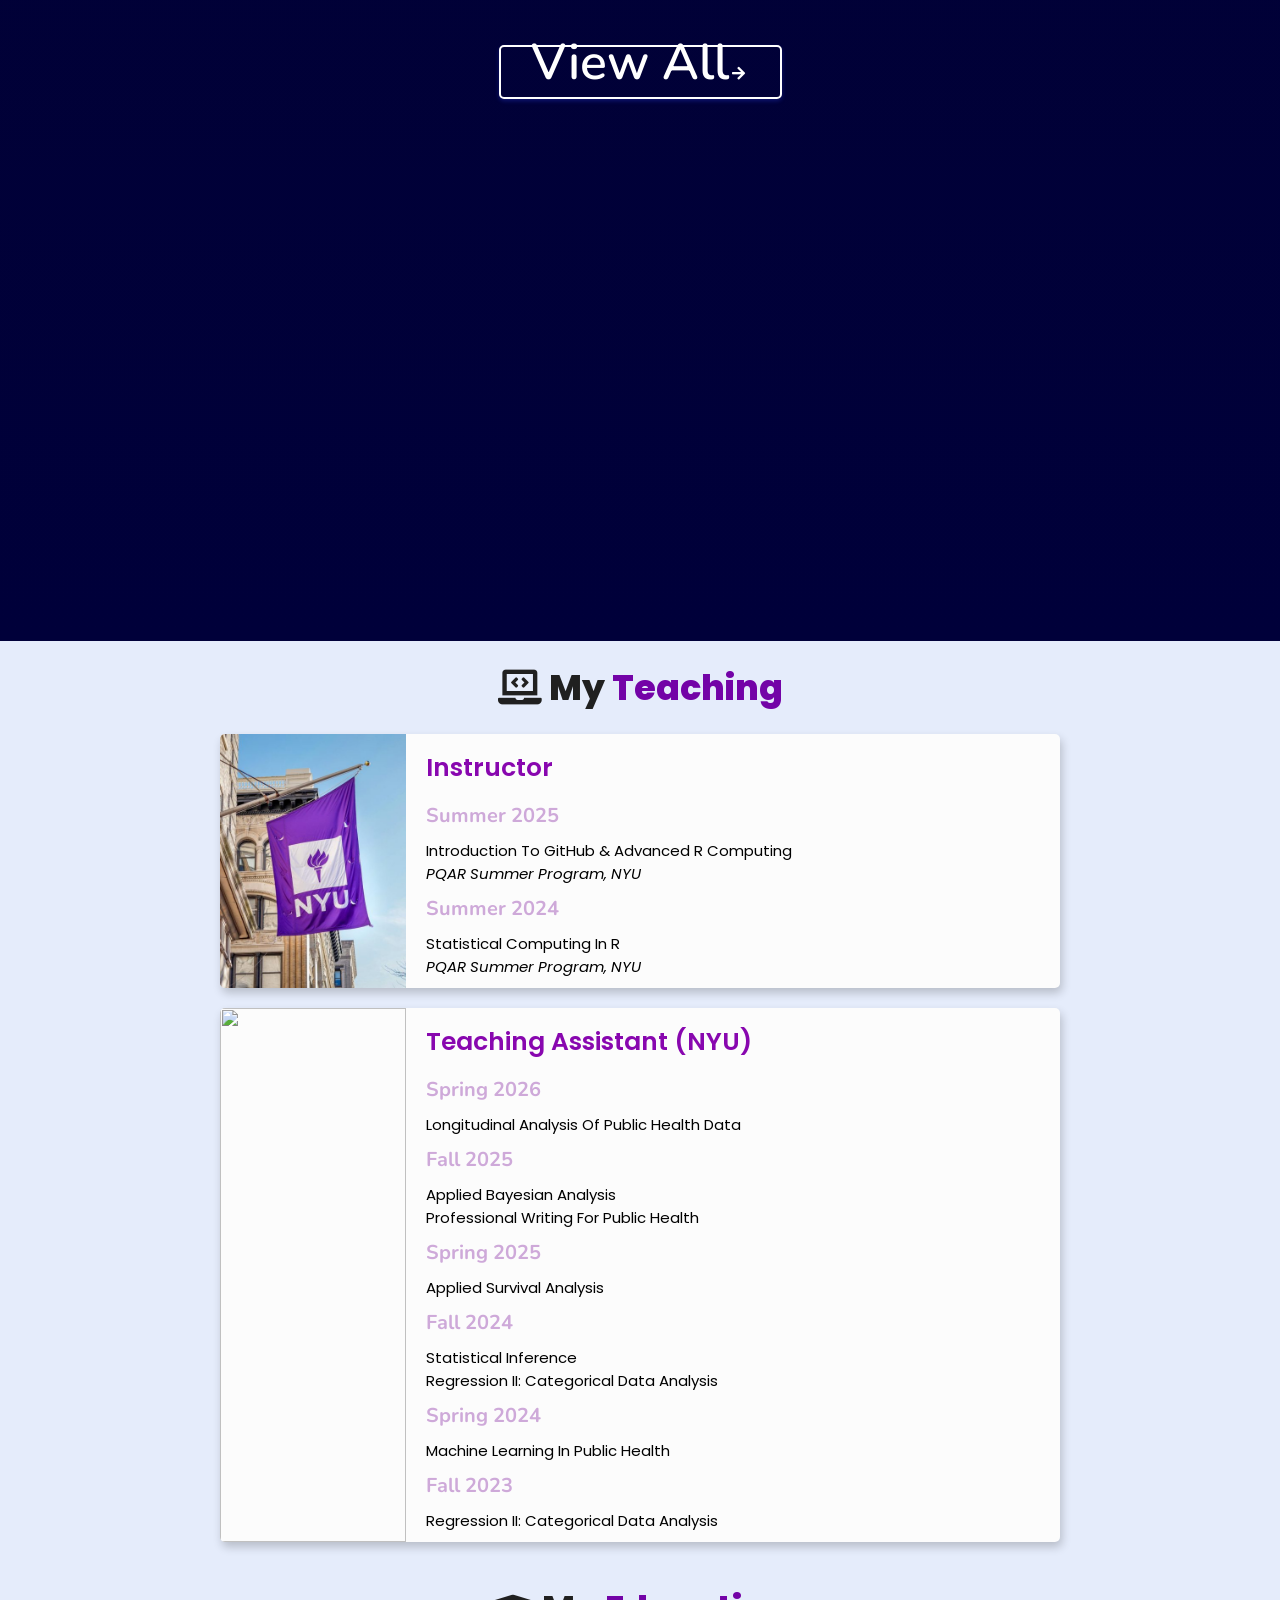
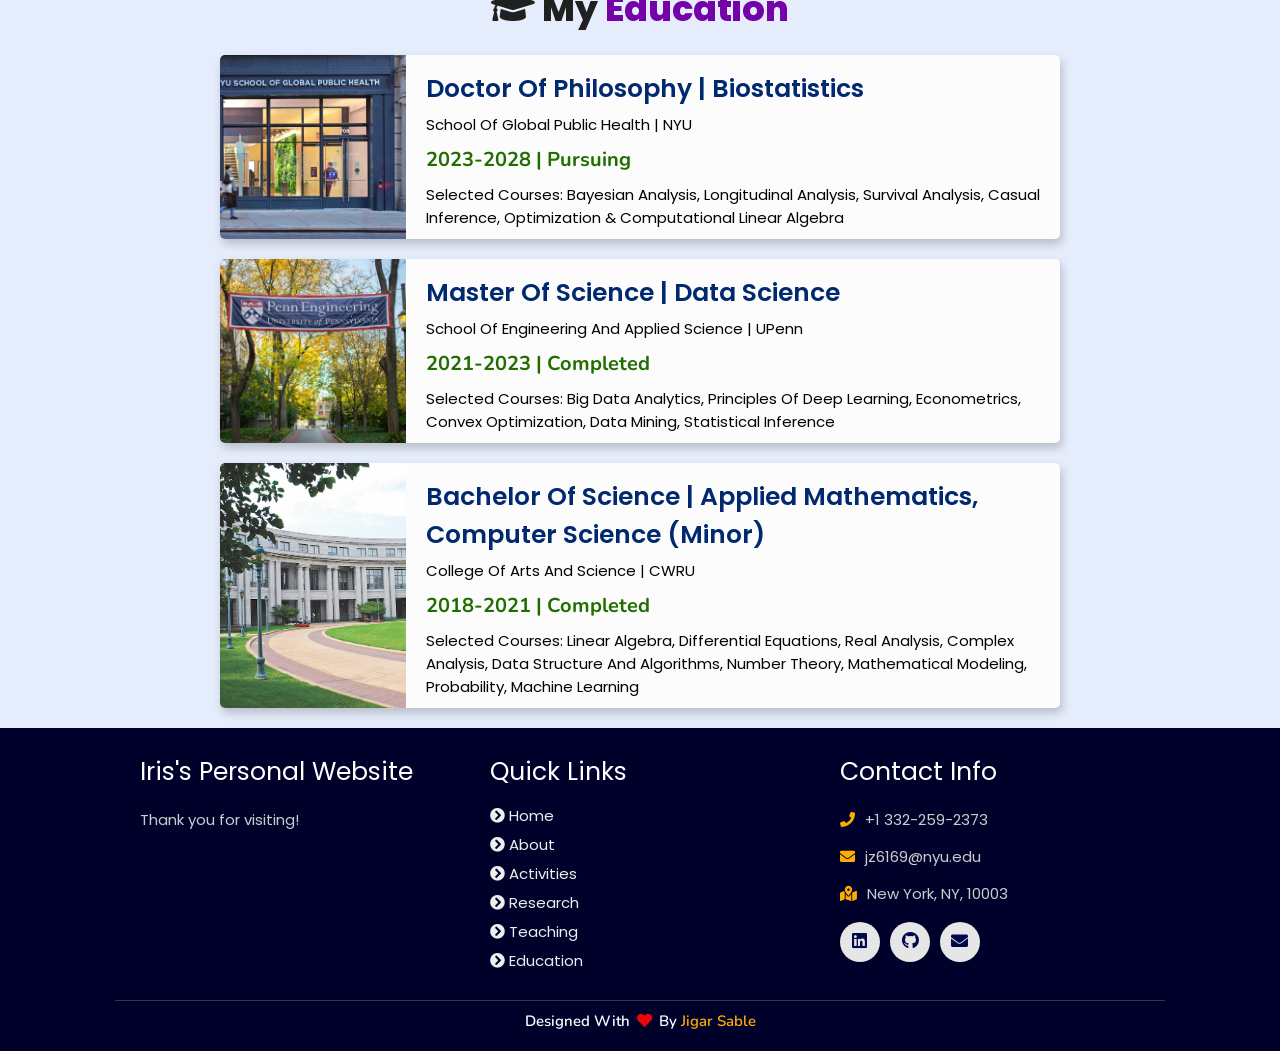
==== commit da6ccc34: "Update index.html" ====
--- a/index.html
+++ b/index.html
@@ -182,6 +182,13 @@
 <section class="research" id="research">
 
   <h2 class="heading"><i class="fas fa-laptop-code"></i> Research <span>Projects</span></h2>
+  
+  <div id="filters" class="button-group">
+    <button class="btn is-checked" data-filter="*">All Projects</button>
+    <button class="btn" data-filter=".tlmtl">Transfer Learning & Multitask Learning</button>
+    <button class="btn" data-filter=".combio">Computational Biology & Clinical Data Analysis</button>
+    <button class="btn" data-filter=".network">Network & Cluster Analysis</button>
+  </div>
 
   <div class="box-container">
 
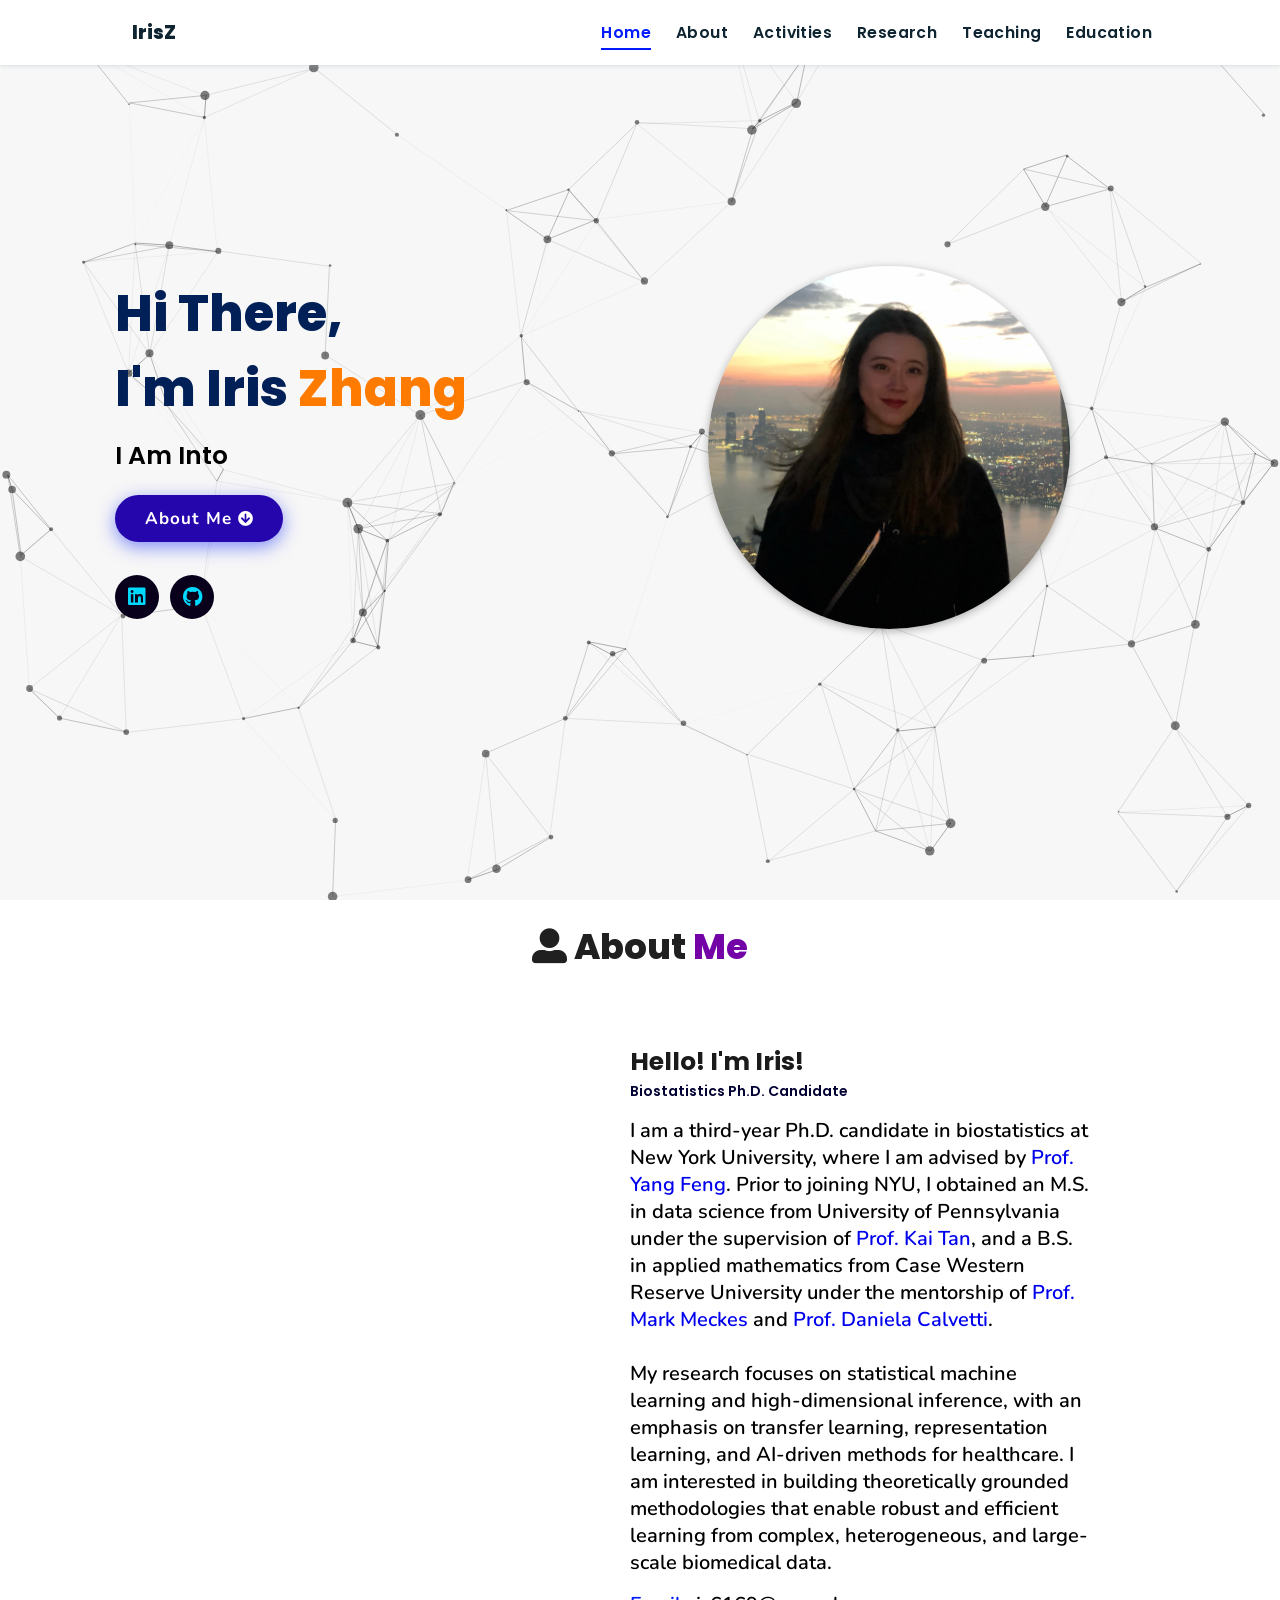
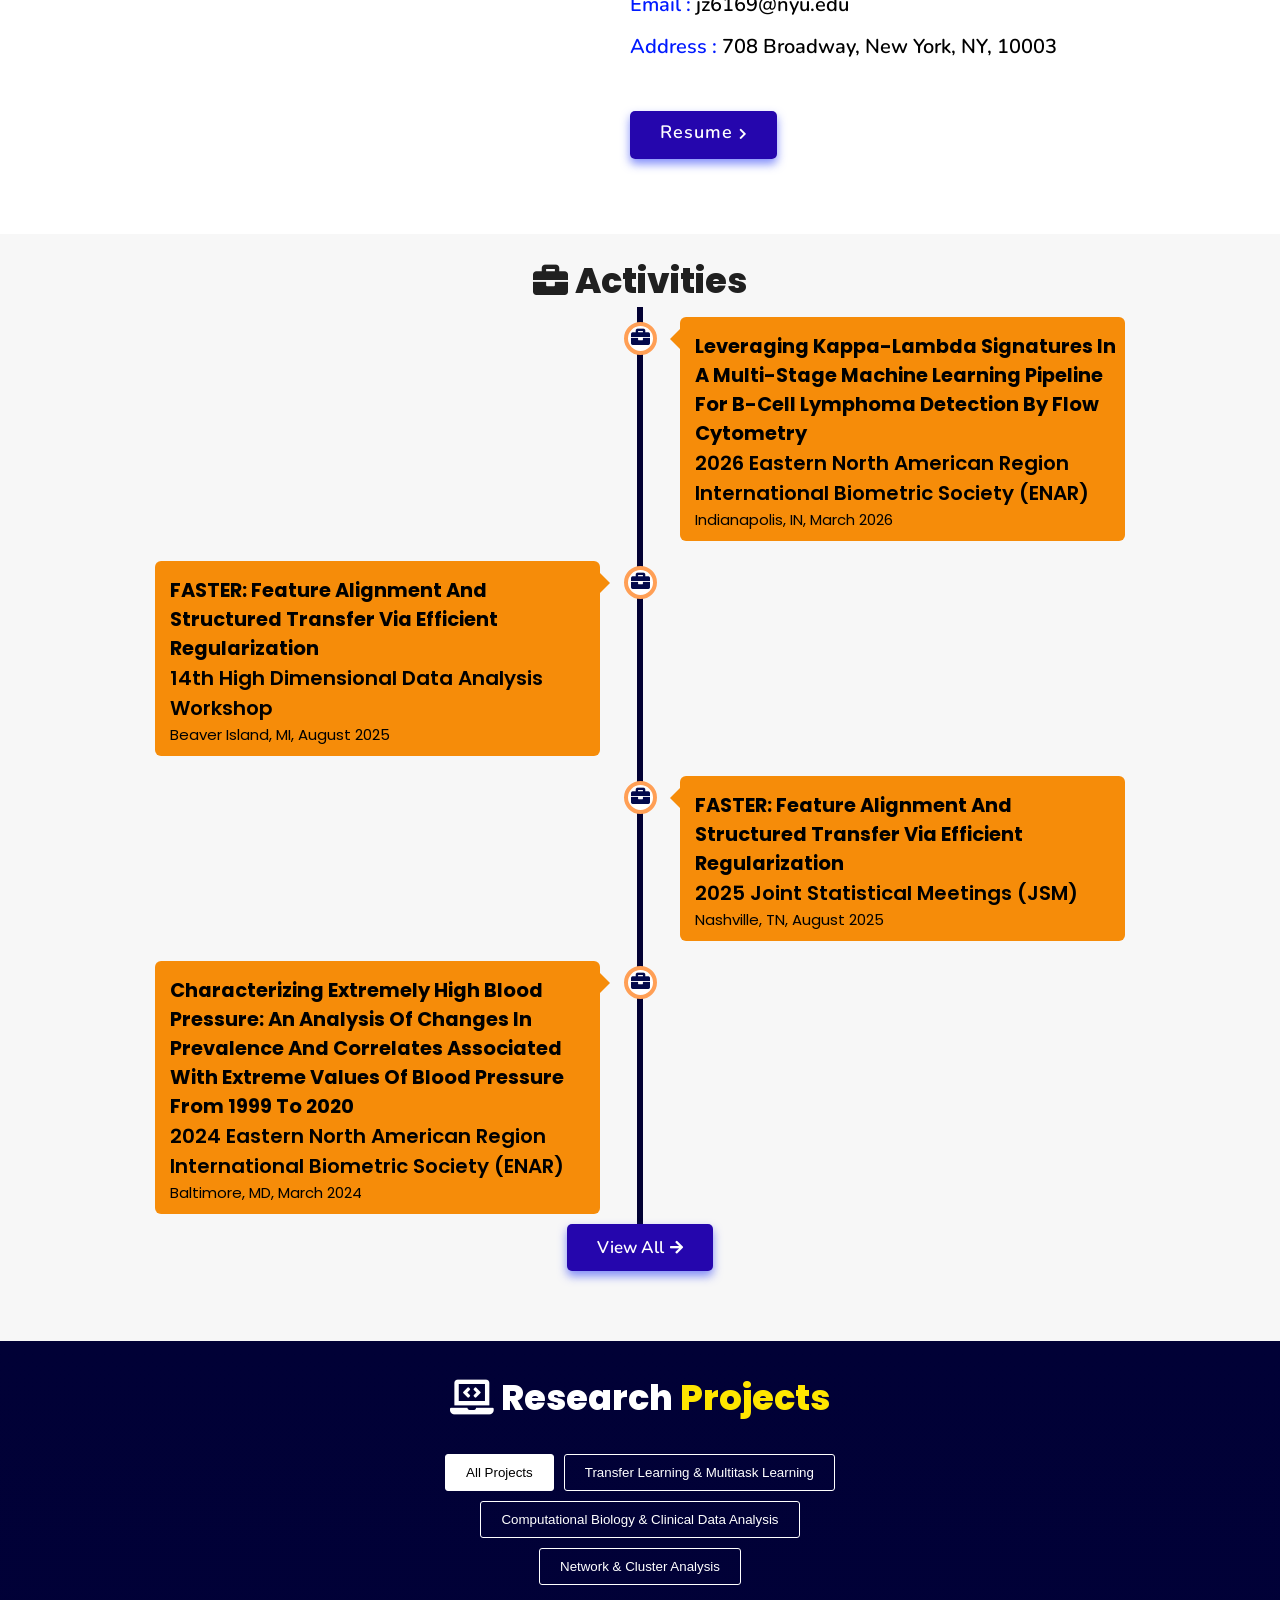
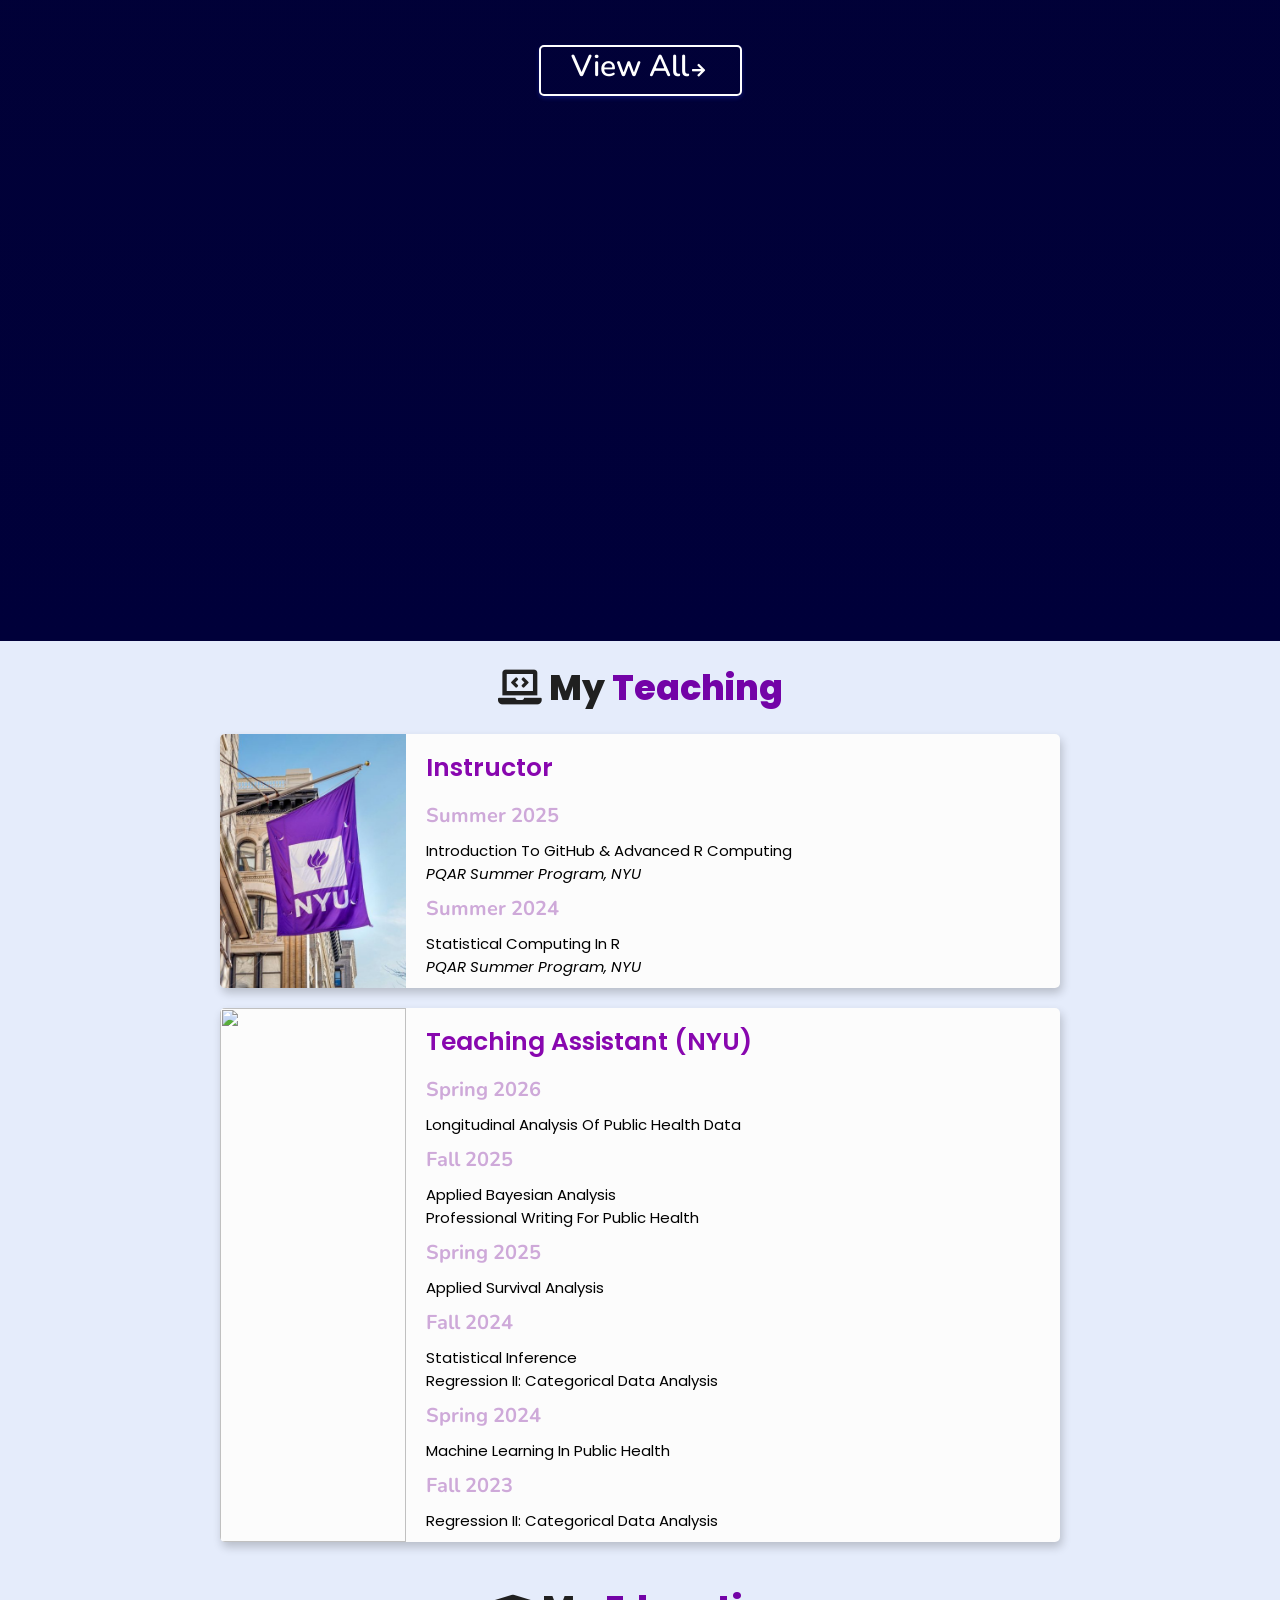
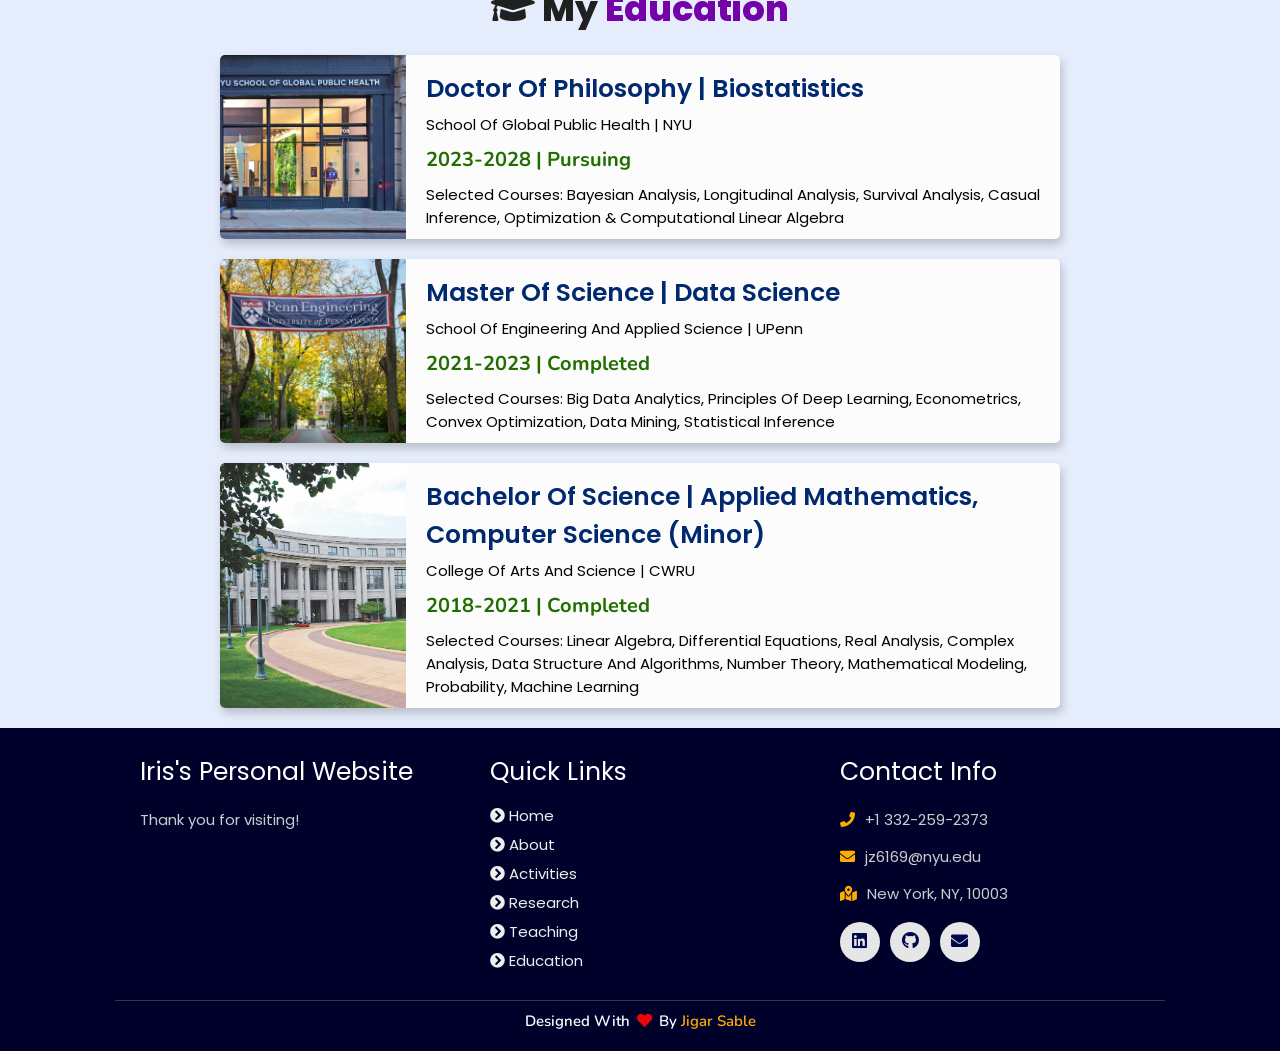
==== commit c7bb0f9b: "fontsize" ====
--- a/index.html
+++ b/index.html
@@ -192,8 +192,7 @@
 
   <div class="box-container">
 
-
-</div>
+  </div>
 <div class="backbtn">
   <a href="/research" class="btn"><span>View All</span> <i class="fas fa-arrow-right"></i></a>
 </div>
--- a/assets/css/style.css
+++ b/assets/css/style.css
@@ -713,7 +713,7 @@
 }
 .backbtn .btn span {
   font-weight: 600;
-  font-size: 5em;
+  font-size: 3em;
   color: #fff;
   font-family: 'Nunito', sans-serif;
 }
